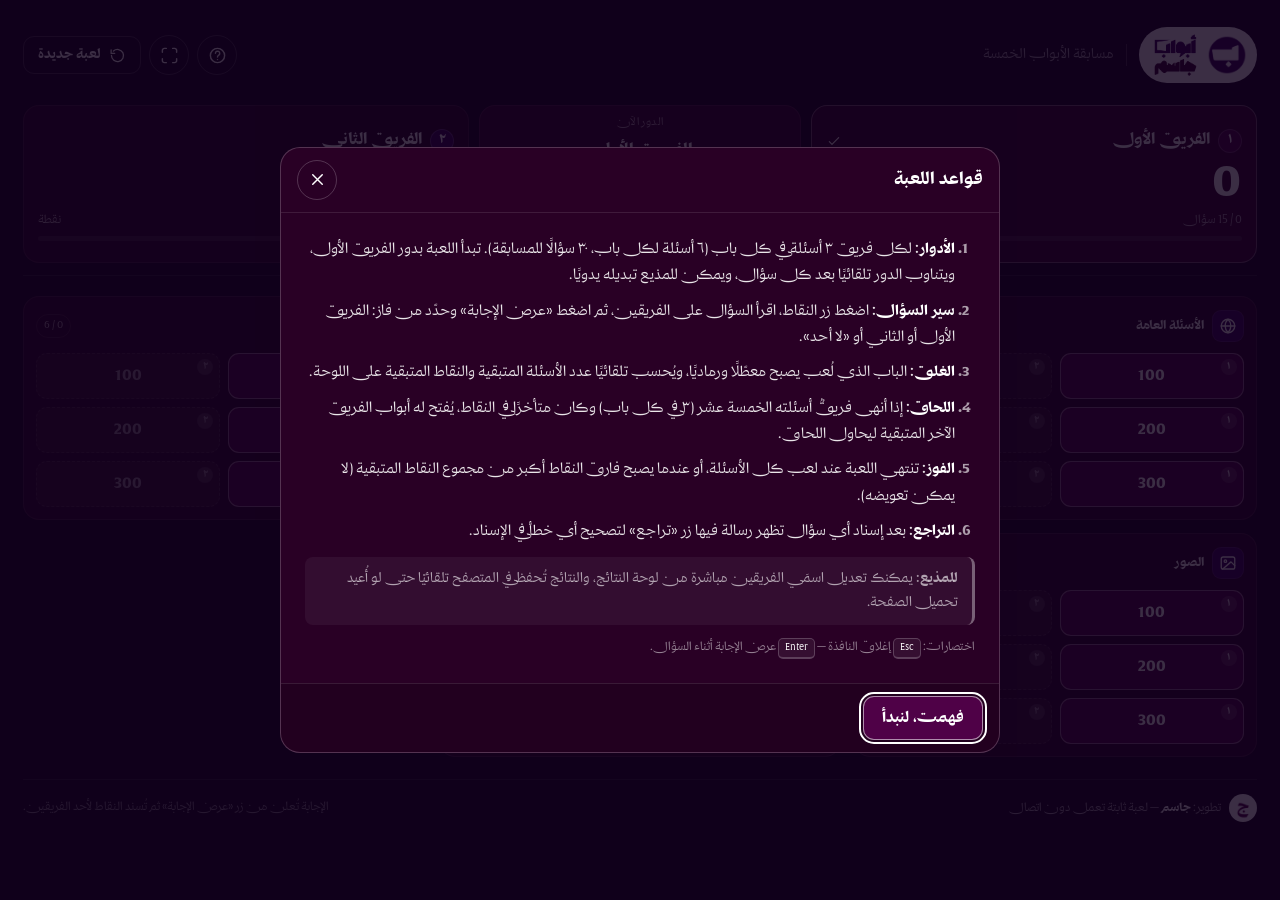
==== index.html @ 13de62ca "Initial commit: Abwab game" ====
<!DOCTYPE html>
<html lang="ar" dir="rtl">
<head>
  <meta charset="UTF-8" />
  <meta name="viewport" content="width=device-width, initial-scale=1, viewport-fit=cover" />
  <meta name="theme-color" content="#11001C" />
  <meta name="description" content="لعبة مسابقات عربية بين فريقين يديرها مذيع اللعبة: خمسة أبواب وأسئلة متنوعة، دون أي اتصال بخادم." />
  <title>جيم — مسابقة الأبواب الخمسة</title>
  <link rel="icon" type="image/png" href="logo/logo.png" />
  <link rel="stylesheet" href="style.css" />
</head>
<body dir="rtl">
  <!-- ===== أيقونات SVG ===== -->
  <svg class="sprite" aria-hidden="true" focusable="false" xmlns="http://www.w3.org/2000/svg">
    <symbol id="i-general" viewBox="0 0 24 24"><circle cx="12" cy="12" r="9"/><path d="M3 12h18M12 3c2.6 2.5 3.8 5.5 3.8 9S14.6 18.5 12 21c-2.6-2.5-3.8-5.5-3.8-9S9.4 5.5 12 3Z"/></symbol>
    <symbol id="i-bio" viewBox="0 0 24 24"><circle cx="12" cy="8" r="3.6"/><path d="M4.5 20c1.2-3.7 4-5.6 7.5-5.6s6.3 1.9 7.5 5.6"/></symbol>
    <symbol id="i-letters" viewBox="0 0 24 24"><path d="M4 7V5h16v2M12 5v14M9 19h6"/></symbol>
    <symbol id="i-images" viewBox="0 0 24 24"><rect x="3" y="4" width="18" height="16" rx="2.5"/><circle cx="8.5" cy="9.5" r="1.6"/><path d="m21 15.5-5-5L5 20"/></symbol>
    <symbol id="i-arabic" viewBox="0 0 24 24"><path d="M4 5.5A2.5 2.5 0 0 1 6.5 3H20v18H6.5A2.5 2.5 0 0 1 4 18.5z"/><path d="M8 3v18"/></symbol>
    <symbol id="i-trophy" viewBox="0 0 24 24"><path d="M8 4h8v5a4 4 0 0 1-8 0z"/><path d="M8 5H5v2a3 3 0 0 0 3 3M16 5h3v2a3 3 0 0 1-3 3M12 13v4M8 20h8"/></symbol>
    <symbol id="i-help" viewBox="0 0 24 24"><circle cx="12" cy="12" r="9"/><path d="M9.4 9.2a2.7 2.7 0 1 1 4.2 2.3c-.9.6-1.6 1.1-1.6 2.3"/><path d="M12 17.2h.01"/></symbol>
    <symbol id="i-reset" viewBox="0 0 24 24"><path d="M3.5 12a8.5 8.5 0 1 0 2.8-6.3"/><path d="M3 4v5h5"/></symbol>
    <symbol id="i-expand" viewBox="0 0 24 24"><path d="M8 3H5.5A2.5 2.5 0 0 0 3 5.5V8M16 3h2.5A2.5 2.5 0 0 1 21 5.5V8M21 16v2.5a2.5 2.5 0 0 1-2.5 2.5H16M8 21H5.5A2.5 2.5 0 0 1 3 18.5V16"/></symbol>
    <symbol id="i-close" viewBox="0 0 24 24"><path d="m6 6 12 12M18 6 6 18"/></symbol>
    <symbol id="i-swap" viewBox="0 0 24 24"><path d="M4 8h13l-3-3M20 16H7l3 3"/></symbol>
    <symbol id="i-check" viewBox="0 0 24 24"><path d="m5 13 4 4L19 7"/></symbol>
    <symbol id="i-lock" viewBox="0 0 24 24"><rect x="5" y="10.5" width="14" height="9.5" rx="2.5"/><path d="M8.5 10.5V8a3.5 3.5 0 0 1 7 0v2.5"/></symbol>
    <symbol id="i-image" viewBox="0 0 24 24"><rect x="3" y="4" width="18" height="16" rx="2.5"/><circle cx="8.5" cy="9.5" r="1.6"/><path d="m21 15.5-5-5L5 20"/></symbol>
    <symbol id="i-bolt" viewBox="0 0 24 24"><path d="M13 2 4 14h6l-1 8 9-12h-6l1-8z"/></symbol>
  </svg>

  <div class="app">
    <h1 class="sr-only">جيم — مسابقة الأبواب الخمسة</h1>
    <!-- ===== الشريط العلوي ===== -->
    <header class="topbar">
      <div class="brand">
        <span class="brand__plate">
          <img class="brand__icon" src="logo/logo.png" alt="شعار جيم" width="40" height="40" />
          <img class="brand__text" src="logo/textlogo.png" alt="جيم" height="40" />
        </span>
        <span class="brand__sub">مسابقة الأبواب الخمسة</span>
      </div>

      <div class="topbar__actions">
        <button class="icon-btn" id="btnHelp" type="button" aria-label="قواعد اللعبة" title="قواعد اللعبة">
          <svg class="icon" aria-hidden="true"><use href="#i-help"></use></svg>
        </button>
        <button class="icon-btn" id="btnFullscreen" type="button" aria-label="ملء الشاشة" title="ملء الشاشة" aria-pressed="false">
          <svg class="icon" aria-hidden="true"><use href="#i-expand"></use></svg>
        </button>
        <button class="btn btn--ghost btn--sm" id="btnNewGame" type="button" aria-label="لعبة جديدة">
          <svg class="icon" aria-hidden="true"><use href="#i-reset"></use></svg>
          <span>لعبة جديدة</span>
        </button>
      </div>
    </header>

    <!-- ===== لوحة النتائج (ثابتة دائمًا) ===== -->
    <section class="scoreboard" aria-label="لوحة النتائج">
      <article class="team team--1" id="teamCard1" data-team="1">
        <div class="team__top">
          <span class="team__badge" aria-hidden="true">١</span>
          <label class="sr-only" for="teamName1">اسم الفريق الأول</label>
          <input class="team__name" id="teamName1" value="الفريق الأول" maxlength="20" autocomplete="off" spellcheck="false" />
          <svg class="team__mark icon" aria-hidden="true"><use href="#i-check"></use></svg>
        </div>
        <div class="team__score" id="score1" data-score="1">0</div>
        <div class="team__meta">
          <span class="team__progress-text" id="progress1">0 / 15 سؤال</span>
          <span class="team__pts-label">نقطة</span>
        </div>
        <div class="team__bar" role="img" aria-label="تقدم الفريق">
          <span class="team__bar-fill" id="bar1"></span>
        </div>
      </article>

      <div class="scoreboard__center">
        <span class="turn-label" id="turnLabel">الدور الآن</span>
        <strong class="turn-name" id="turnName">الفريق الأول</strong>
        <button class="btn btn--turn" id="btnSwapTurn" type="button" title="تبديل الدور يدويًا">
          <svg class="icon" aria-hidden="true"><use href="#i-swap"></use></svg>
          <span>تبديل الدور</span>
        </button>
        <div class="board-points">
          <span class="board-points__label">نقاط متبقية</span>
          <strong class="board-points__value" id="remainingPoints">6000</strong>
        </div>
        <span class="lock-hint" id="lockHint">
          <svg class="icon" aria-hidden="true"><use href="#i-lock"></use></svg>
          الأبواب المقفلة للفريق الآخر
        </span>
      </div>

      <article class="team team--2" id="teamCard2" data-team="2">
        <div class="team__top">
          <span class="team__badge" aria-hidden="true">٢</span>
          <label class="sr-only" for="teamName2">اسم الفريق الثاني</label>
          <input class="team__name" id="teamName2" value="الفريق الثاني" maxlength="20" autocomplete="off" spellcheck="false" />
          <svg class="team__mark icon" aria-hidden="true"><use href="#i-check"></use></svg>
        </div>
        <div class="team__score" id="score2" data-score="2">0</div>
        <div class="team__meta">
          <span class="team__progress-text" id="progress2">0 / 15 سؤال</span>
          <span class="team__pts-label">نقطة</span>
        </div>
        <div class="team__bar" role="img" aria-label="تقدم الفريق">
          <span class="team__bar-fill" id="bar2"></span>
        </div>
      </article>
    </section>

    <!-- شريط اللحاق -->
    <div class="catchup" id="catchupBanner" hidden>
      <svg class="icon" aria-hidden="true"><use href="#i-bolt" id="catchupIconUse"></use></svg>
      <p id="catchupText"></p>
    </div>

    <!-- ===== اللوحة ===== -->
    <main class="board" id="board" aria-label="لوحة الأبواب الخمسة"></main>

    <footer class="footer">
      <div class="footer__credit">
        <span class="footer__avatar">
          <img src="logo/jassim.png" alt="شعار المطور" width="32" height="32" id="devLogo" />
          <span class="footer__avatar-fallback" aria-hidden="true">ج</span>
        </span>
        <span>تطوير: <strong>جاسم</strong> — لعبة ثابتة تعمل دون اتصال</span>
      </div>
      <span class="footer__hint">الإجابة تُعلن من زر «عرض الإجابة» ثم تُسند النقاط لأحد الفريقين.</span>
    </footer>
  </div>

  <!-- ===== نافذة السؤال / الإجابة ===== -->
  <div class="overlay" id="questionOverlay" hidden>
    <div class="dialog dialog--question" role="dialog" aria-modal="true" aria-labelledby="qText">
      <header class="dialog__head">
        <div class="q-meta">
          <span class="q-door" id="qDoor">—</span>
          <span class="q-points" id="qPoints">—</span>
          <span class="q-owner" id="qOwner">—</span>
        </div>
        <button class="icon-btn" id="qClose" type="button" aria-label="إغلاق النافذة">
          <svg class="icon" aria-hidden="true"><use href="#i-close"></use></svg>
        </button>
      </header>

      <div class="dialog__body" id="qBody">
        <h2 class="q-text" id="qText">—</h2>
        <div class="q-media" id="qMedia"></div>
        <p class="q-note" id="qNote" hidden></p>

        <div class="answer" id="answerBlock" hidden>
          <span class="answer__label">الإجابة الصحيحة</span>
          <p class="answer__text" id="aText">—</p>
        </div>
      </div>

      <footer class="dialog__foot">
        <div class="stage" id="stageQuestion">
          <button class="btn btn--ghost" id="btnCancel" type="button">إلغاء</button>
          <button class="btn btn--primary" id="btnReveal" type="button">عرض الإجابة</button>
        </div>

        <div class="stage" id="stageAnswer" hidden>
          <p class="award__label">من فاز بهذا السؤال؟</p>
          <div class="award-grid">
            <button class="btn btn--award btn--award1" type="button" data-award="1">
              <span class="award-grid__team">فاز <span data-team-name="1">الفريق الأول</span></span>
              <span class="award-grid__pts" id="awardPts1">+0</span>
            </button>
            <button class="btn btn--award btn--none" type="button" data-award="none">
              <span class="award-grid__team">لا أحد</span>
              <span class="award-grid__pts">بدون نقاط</span>
            </button>
            <button class="btn btn--award btn--award2" type="button" data-award="2">
              <span class="award-grid__team">فاز <span data-team-name="2">الفريق الثاني</span></span>
              <span class="award-grid__pts" id="awardPts2">+0</span>
            </button>
          </div>
        </div>
      </footer>
    </div>
  </div>

  <!-- ===== نافذة القواعد ===== -->
  <div class="overlay" id="helpOverlay" hidden>
    <div class="dialog dialog--help" role="dialog" aria-modal="true" aria-labelledby="helpTitle">
      <header class="dialog__head">
        <h2 class="dialog__title" id="helpTitle">قواعد اللعبة</h2>
        <button class="icon-btn" type="button" data-close-help aria-label="إغلاق">
          <svg class="icon" aria-hidden="true"><use href="#i-close"></use></svg>
        </button>
      </header>
      <div class="dialog__body help">
        <ol class="help__list">
          <li><strong>الأدوار:</strong> لكل فريق ٣ أسئلة في كل باب (٦ أسئلة لكل باب، ٣٠ سؤالًا للمسابقة). تبدأ اللعبة بدور الفريق الأول، ويتناوب الدور تلقائيًا بعد كل سؤال، ويمكن للمذيع تبديله يدويًا.</li>
          <li><strong>سير السؤال:</strong> اضغط زر النقاط، اقرأ السؤال على الفريقين، ثم اضغط «عرض الإجابة» وحدّد من فاز: الفريق الأول أو الثاني أو «لا أحد».</li>
          <li><strong>الغلق:</strong> الباب الذي لُعب يصبح معطّلًا ورماديًا، ويُحسب تلقائيًا عدد الأسئلة المتبقية والنقاط المتبقية على اللوحة.</li>
          <li><strong>اللحاق:</strong> إذا أنهى فريقٌ أسئلته الخمسة عشر (٣ في كل باب) وكان متأخرًا في النقاط، يُفتح له أبواب الفريق الآخر المتبقية ليحاول اللحاق.</li>
          <li><strong>الفوز:</strong> تنتهي اللعبة عند لعب كل الأسئلة، أو عندما يصبح فارق النقاط أكبر من مجموع النقاط المتبقية (لا يمكن تعويضه).</li>
          <li><strong>التراجع:</strong> بعد إسناد أي سؤال تظهر رسالة فيها زر «تراجع» لتصحيح أي خطأ في الإسناد.</li>
        </ol>
        <div class="help__note">
          <strong>للمذيع:</strong> يمكنك تعديل اسمَي الفريقين مباشرة من لوحة النتائج، والنتائج تُحفظ في المتصفح تلقائيًا حتى لو أُعيد تحميل الصفحة.
        </div>
        <p class="help__keys">اختصارات: <kbd>Esc</kbd> إغلاق النافذة — <kbd>Enter</kbd> عرض الإجابة أثناء السؤال.</p>
      </div>
      <footer class="dialog__foot">
        <button class="btn btn--primary" type="button" data-close-help>فهمت، لنبدأ</button>
      </footer>
    </div>
  </div>

  <!-- ===== نافذة نهاية اللعبة ===== -->
  <div class="overlay" id="endOverlay" hidden>
    <div class="dialog dialog--end" role="dialog" aria-modal="true" aria-labelledby="endTitle">
      <div class="end">
        <span class="end__icon" aria-hidden="true">
          <svg class="icon"><use href="#i-trophy"></use></svg>
        </span>
        <p class="end__reason" id="endReason">انتهت المسابقة</p>
        <h2 class="end__title" id="endTitle">الفائز</h2>
        <div class="end__scores" id="endScores"></div>
        <p class="end__note" id="endNote"></p>
      </div>
      <footer class="dialog__foot dialog__foot--center">
        <button class="btn btn--ghost" type="button" data-close-end>عرض اللوحة</button>
        <button class="btn btn--ghost" type="button" id="btnEndUndo">تراجع عن آخر إسناد</button>
        <button class="btn btn--primary" type="button" id="btnEndNewGame">لعبة جديدة</button>
      </footer>
    </div>
  </div>

  <!-- ===== نافذة التأكيد ===== -->
  <div class="overlay" id="confirmOverlay" hidden>
    <div class="dialog dialog--confirm" role="alertdialog" aria-modal="true" aria-labelledby="confirmTitle" aria-describedby="confirmText">
      <header class="dialog__head">
        <h2 class="dialog__title" id="confirmTitle">تأكيد</h2>
      </header>
      <div class="dialog__body">
        <p class="confirm__text" id="confirmText"></p>
      </div>
      <footer class="dialog__foot">
        <button class="btn btn--ghost" type="button" data-confirm="no">إلغاء</button>
        <button class="btn btn--danger" type="button" data-confirm="yes">تأكيد</button>
      </footer>
    </div>
  </div>

  <div class="toast" id="toast" role="status" aria-live="polite" hidden>
    <span class="toast__text" id="toastText"></span>
    <button class="toast__action" id="toastAction" type="button" hidden>تراجع</button>
  </div>

  <noscript>
    <div class="noscript">تحتاج هذه اللعبة إلى JavaScript لتعمل. الرجاء تفعيله في المتصفح.</div>
  </noscript>

  <!-- ===== قواعد بيانات الأبواب ===== -->
  <script src="data/general.js"></script>
  <script src="data/biographies.js"></script>
  <script src="data/letters.js"></script>
  <script src="data/images.js"></script>
  <script src="data/arabic.js"></script>
  <script src="script.js"></script>
</body>
</html>
---- style.css ----
/* ============================================================
   جيم — مسابقة الأبواب الخمسة
   نمط مسطّح، داكن، RTL بالكامل، بخط محلي (Elgharib).
   ============================================================ */

@font-face {
  font-family: 'Elgharib';
  src: url('fonts/Elgharib-Regular.ttf') format('truetype');
  font-weight: 400;
  font-style: normal;
  font-display: swap;
}
@font-face {
  font-family: 'Elgharib';
  src: url('fonts/Elgharib-Medium.ttf') format('truetype');
  font-weight: 500 600;
  font-style: normal;
  font-display: swap;
}
@font-face {
  font-family: 'Elgharib';
  src: url('fonts/Elgharib-Bold.ttf') format('truetype');
  font-weight: 700 900;
  font-style: normal;
  font-display: swap;
}

/* ===== المتغيرات ===== */
:root {
  --bg: #11001C;
  --surface: #290025;
  --surface-2: #35012C;
  --brand: #3A015C;
  --brand-2: #4F0147;
  --text: #FFFFFF;

  --muted: rgba(255, 255, 255, 0.62);
  --muted-2: rgba(255, 255, 255, 0.5);
  --line: rgba(255, 255, 255, 0.10);
  --line-2: rgba(255, 255, 255, 0.20);
  --line-3: rgba(255, 255, 255, 0.34);

  --team-1: #4F0147;
  --team-2: #3A015C;

  --radius: 16px;
  --radius-sm: 11px;
  --radius-lg: 20px;

  --font: 'Elgharib', 'Segoe UI', Tahoma, Arial, sans-serif;
  --ease: 180ms ease;
}

/* ===== إعادة الضبط ===== */
*,
*::before,
*::after { box-sizing: border-box; }

html { -webkit-text-size-adjust: 100%; }

html.is-locked { overflow: hidden; }

body {
  margin: 0;
  min-height: 100vh;
  min-height: 100dvh;
  background: var(--bg);
  color: var(--text);
  font-family: var(--font);
  font-weight: 400;
  line-height: 1.6;
  direction: rtl;
  text-align: right;
  -webkit-font-smoothing: antialiased;
  -moz-osx-font-smoothing: grayscale;
}

button,
input { font: inherit; color: inherit; }

button { -webkit-tap-highlight-color: transparent; }

img { max-width: 100%; display: block; }

h1, h2, h3, p { margin: 0; }

[hidden] { display: none !important; }

.sprite { position: absolute; width: 0; height: 0; overflow: hidden; }

.icon {
  width: 20px;
  height: 20px;
  flex: 0 0 auto;
  fill: none;
  stroke: currentColor;
  stroke-width: 1.8;
  stroke-linecap: round;
  stroke-linejoin: round;
}

.sr-only {
  position: absolute;
  width: 1px;
  height: 1px;
  margin: -1px;
  padding: 0;
  overflow: hidden;
  clip: rect(0 0 0 0);
  white-space: nowrap;
  border: 0;
}

:focus-visible {
  outline: 2px solid #FFFFFF;
  outline-offset: 2px;
}

/* ===== الحاوية ===== */
.app {
  width: 100%;
  max-width: 1560px;
  margin-inline: auto;
  padding: clamp(12px, 1.8vw, 26px);
  padding-bottom: 0;
}

/* ===== الشريط العلوي ===== */
.topbar {
  display: flex;
  align-items: center;
  justify-content: space-between;
  gap: 14px;
  padding-block: 4px 14px;
}

.brand {
  display: flex;
  align-items: center;
  gap: 12px;
  min-width: 0;
}

.brand__plate {
  display: flex;
  align-items: center;
  gap: 6px;
  padding: 5px 10px;
  background: #FFFFFF;
  border-radius: 999px;
  line-height: 0;
}

.brand__icon {
  width: 40px;
  height: 40px;
  object-fit: contain;
}

.brand__text {
  width: 52px;
  height: 46px;
  object-fit: contain;
}

.brand__sub {
  color: var(--muted);
  font-size: 0.85rem;
  padding-inline-start: 12px;
  border-inline-start: 1px solid var(--line-2);
  white-space: nowrap;
}

.topbar__actions {
  display: flex;
  align-items: center;
  gap: 8px;
}

/* ===== الأزرار ===== */
.btn {
  display: inline-flex;
  align-items: center;
  justify-content: center;
  gap: 8px;
  min-height: 44px;
  padding: 10px 18px;
  border: 1px solid transparent;
  border-radius: var(--radius-sm);
  background: transparent;
  color: var(--text);
  font-weight: 700;
  font-size: 0.98rem;
  line-height: 1.2;
  cursor: pointer;
  transition: background-color var(--ease), border-color var(--ease),
              color var(--ease), transform var(--ease), opacity var(--ease);
}

.btn:active { transform: translateY(1px); }

.btn--primary {
  background: var(--brand-2);
  color: var(--text);
  border-color: rgba(255, 255, 255, 0.55);
}
.btn--primary:hover { background: #5C0553; border-color: #FFFFFF; }

.btn--ghost {
  background: transparent;
  border-color: var(--line-2);
  color: var(--text);
}
.btn--ghost:hover { background: rgba(255, 255, 255, 0.08); border-color: var(--line-3); }

.btn--danger {
  background: var(--brand-2);
  border-color: var(--line-3);
  color: var(--text);
}
.btn--danger:hover { background: #5C0553; }

.btn--sm { min-height: 38px; padding: 8px 14px; font-size: 0.86rem; }
.btn--sm .icon { width: 17px; height: 17px; }

.btn--turn {
  min-height: 32px;
  padding: 5px 10px;
  font-size: 0.78rem;
  border-color: var(--line-2);
  gap: 5px;
}
.btn--turn .icon { width: 15px; height: 15px; }
.btn--turn:hover { background: rgba(255, 255, 255, 0.08); }

.icon-btn {
  display: inline-flex;
  align-items: center;
  justify-content: center;
  width: 40px;
  height: 40px;
  padding: 0;
  border: 1px solid var(--line-2);
  border-radius: 50%;
  background: transparent;
  color: var(--text);
  cursor: pointer;
  transition: background-color var(--ease), border-color var(--ease);
}
.icon-btn:hover { background: rgba(255, 255, 255, 0.08); border-color: var(--line-3); }
.icon-btn .icon { width: 19px; height: 19px; }

/* ===== لوحة النتائج ===== */
.scoreboard {
  position: sticky;
  top: 0;
  z-index: 30;
  display: grid;
  grid-template-columns: minmax(0, 1fr) minmax(170px, 0.72fr) minmax(0, 1fr);
  grid-template-areas: 'team1 center team2';
  gap: 10px;
  padding-block: 8px 12px;
  background: var(--bg);
  border-bottom: 1px solid var(--line);
}

.team {
  grid-area: team1;
  position: relative;
  display: flex;
  flex-direction: column;
  justify-content: center;
  gap: 2px;
  padding: 10px 14px 12px;
  background: var(--surface);
  border: 1px solid var(--line);
  border-radius: var(--radius);
  transition: border-color var(--ease), background-color var(--ease);
}

.team--2 { grid-area: team2; }

.team.is-active {
  border-color: var(--line-3);
  background: var(--surface-2);
}

.team__top {
  display: flex;
  align-items: center;
  gap: 8px;
  min-width: 0;
}

.team__badge {
  display: grid;
  place-items: center;
  width: 24px;
  height: 24px;
  flex: 0 0 auto;
  border-radius: 50%;
  font-size: 0.8rem;
  font-weight: 700;
  background: var(--tb, var(--brand));
  border: 1px solid var(--line-2);
}

.team--1 { --tb: var(--team-1); }
.team--2 { --tb: var(--team-2); }

.team__name {
  width: 100%;
  min-width: 0;
  padding: 2px 0;
  background: transparent;
  border: 0;
  border-bottom: 1px dashed transparent;
  color: var(--text);
  font-weight: 700;
  font-size: clamp(0.9rem, 1.4vw, 1.05rem);
  text-align: right;
  text-overflow: ellipsis;
}
.team__name:hover { border-bottom-color: var(--line-2); }
.team__name:focus { outline: none; border-bottom-color: #FFFFFF; }
.team__name::selection { background: var(--brand-2); }

.team__mark {
  width: 16px;
  height: 16px;
  color: #FFFFFF;
  opacity: 0;
  transition: opacity var(--ease);
}
.team.is-active .team__mark { opacity: 1; }

.team__score {
  font-size: clamp(2rem, 5vw, 3rem);
  font-weight: 700;
  line-height: 1.05;
  font-variant-numeric: tabular-nums;
  letter-spacing: 0.5px;
}

.team__meta {
  display: flex;
  align-items: baseline;
  justify-content: space-between;
  gap: 8px;
  color: var(--muted);
  font-size: 0.76rem;
}

.team__bar {
  height: 5px;
  border-radius: 999px;
  background: rgba(255, 255, 255, 0.10);
  overflow: hidden;
  margin-top: 4px;
}
.team__bar-fill {
  display: block;
  height: 100%;
  width: 0%;
  background: #FFFFFF;
  border-radius: 999px;
  transition: width 320ms ease;
}

/* وسط اللوحة */
.scoreboard__center {
  grid-area: center;
  display: flex;
  flex-direction: column;
  align-items: center;
  justify-content: center;
  gap: 5px;
  padding: 8px 10px;
  background: var(--surface-2);
  border: 1px solid var(--line);
  border-radius: var(--radius);
  text-align: center;
}

.turn-label {
  font-size: 0.7rem;
  color: var(--muted);
  letter-spacing: 0.4px;
}

.turn-name {
  font-size: clamp(0.95rem, 1.5vw, 1.1rem);
  font-weight: 700;
  max-width: 100%;
  overflow: hidden;
  text-overflow: ellipsis;
  white-space: nowrap;
}

.board-points {
  display: flex;
  align-items: baseline;
  gap: 6px;
  margin-top: 2px;
}
.board-points__label { font-size: 0.68rem; color: var(--muted); }
.board-points__value { font-size: 0.95rem; font-variant-numeric: tabular-nums; }

.lock-hint {
  display: inline-flex;
  align-items: center;
  gap: 4px;
  color: var(--muted-2);
  font-size: 0.66rem;
  line-height: 1.3;
  margin-top: 2px;
}
.lock-hint .icon { width: 12px; height: 12px; }

/* ===== شريط اللحاق ===== */
.catchup {
  display: flex;
  align-items: center;
  gap: 10px;
  margin-top: 12px;
  padding: 10px 14px;
  background: var(--brand-2);
  border: 1px solid var(--line-3);
  border-radius: var(--radius-sm);
  font-size: 0.88rem;
  line-height: 1.5;
}
.catchup .icon { width: 18px; height: 18px; }

/* ===== اللوحة ===== */
.board {
  display: grid;
  grid-template-columns: repeat(5, minmax(0, 1fr));
  align-items: start;
  gap: clamp(10px, 1vw, 16px);
  padding-block: clamp(12px, 1.6vw, 20px) 8px;
}

.door {
  display: flex;
  flex-direction: column;
  gap: 10px;
  padding: 12px;
  background: var(--surface);
  border: 1px solid var(--line);
  border-radius: var(--radius);
  transition: border-color var(--ease), opacity var(--ease);
}

.door.is-complete { opacity: 0.68; }
.door.is-complete .door__icon { background: var(--surface-2); }

.door__head {
  display: flex;
  align-items: center;
  gap: 8px;
  min-height: 34px;
}

.door__icon {
  display: grid;
  place-items: center;
  width: 32px;
  height: 32px;
  flex: 0 0 auto;
  border-radius: 9px;
  background: var(--brand);
  border: 1px solid var(--line);
}
.door__icon .icon { width: 18px; height: 18px; }

.door__title {
  flex: 1;
  min-width: 0;
  font-size: clamp(0.8rem, 1vw, 0.95rem);
  font-weight: 700;
  line-height: 1.3;
}

.door__count {
  flex: 0 0 auto;
  padding: 2px 7px;
  border: 1px solid var(--line);
  border-radius: 999px;
  color: var(--muted);
  font-size: 0.68rem;
  font-variant-numeric: tabular-nums;
  white-space: nowrap;
}

.door__levels {
  display: grid;
  grid-template-columns: repeat(2, minmax(0, 1fr));
  gap: 8px;
}

/* أزرار النقاط */
.qbtn {
  position: relative;
  display: flex;
  align-items: center;
  justify-content: center;
  min-height: 46px;
  padding: 8px 6px;
  border: 1px solid rgba(255, 255, 255, 0.14);
  border-radius: var(--radius-sm);
  background: var(--qbtn-bg, var(--brand));
  color: var(--text);
  font-family: inherit;
  font-weight: 700;
  font-size: 1.02rem;
  font-variant-numeric: tabular-nums;
  cursor: pointer;
  transition: background-color var(--ease), border-color var(--ease),
              color var(--ease), opacity var(--ease), transform var(--ease);
}

.qbtn[data-owner="1"] { --qbtn-bg: var(--team-1); }
.qbtn[data-owner="2"] { --qbtn-bg: var(--team-2); }

.qbtn.is-open:hover { filter: brightness(1.3); }
.qbtn.is-open:active { transform: scale(0.985); }

.qbtn.is-active-team { border-color: rgba(255, 255, 255, 0.42); }

.qbtn.is-locked {
  background: rgba(255, 255, 255, 0.035);
  border-color: rgba(255, 255, 255, 0.12);
  border-style: dashed;
  color: var(--muted-2);
  cursor: not-allowed;
}

.qbtn.is-catchup {
  background: var(--qbtn-bg);
  border-color: rgba(255, 255, 255, 0.7);
  border-style: dashed;
  color: var(--text);
}

.qbtn.is-played {
  background: rgba(255, 255, 255, 0.03);
  border-color: transparent;
  color: var(--muted-2);
  cursor: default;
}
.qbtn.is-played .qbtn__pts {
  text-decoration: line-through;
  text-decoration-thickness: 1px;
}
.qbtn.is-played .qbtn__team { display: none; }
.qbtn.is-played::after {
  content: '';
  position: absolute;
  inset-inline-end: 7px;
  top: 50%;
  width: 13px;
  height: 13px;
  transform: translateY(-50%);
  background-color: var(--muted-2);
  -webkit-mask: url("data:image/svg+xml,%3Csvg xmlns='http://www.w3.org/2000/svg' viewBox='0 0 24 24'%3E%3Cpath d='m5 13 4 4L19 7' fill='none' stroke='black' stroke-width='3' stroke-linecap='round' stroke-linejoin='round'/%3E%3C/svg%3E") center / contain no-repeat;
          mask: url("data:image/svg+xml,%3Csvg xmlns='http://www.w3.org/2000/svg' viewBox='0 0 24 24'%3E%3Cpath d='m5 13 4 4L19 7' fill='none' stroke='black' stroke-width='3' stroke-linecap='round' stroke-linejoin='round'/%3E%3C/svg%3E") center / contain no-repeat;
}

.qbtn__team {
  position: absolute;
  inset-inline-start: 6px;
  top: 5px;
  display: grid;
  place-items: center;
  width: 16px;
  height: 16px;
  border-radius: 50%;
  background: rgba(255, 255, 255, 0.16);
  font-size: 0.62rem;
  font-weight: 700;
  line-height: 1;
  opacity: 0.85;
}

.qbtn__pts { line-height: 1; }

.qbtn__flag {
  position: absolute;
  inset-inline-end: 5px;
  bottom: 3px;
  font-size: 0.55rem;
  font-weight: 700;
  color: #FFFFFF;
  opacity: 0.9;
}

/* ===== التذييل ===== */
.footer {
  display: flex;
  align-items: center;
  justify-content: space-between;
  flex-wrap: wrap;
  gap: 8px 18px;
  margin-top: 14px;
  padding-block: 14px 20px;
  border-top: 1px solid var(--line);
  color: var(--muted);
  font-size: 0.76rem;
}

.footer__credit {
  display: flex;
  align-items: center;
  gap: 8px;
}

.footer__credit strong { color: var(--text); font-weight: 700; }

.footer__avatar {
  position: relative;
  display: grid;
  place-items: center;
  width: 28px;
  height: 28px;
  border-radius: 50%;
  background: #FFFFFF;
  overflow: hidden;
}
.footer__avatar img { width: 100%; height: 100%; object-fit: cover; }
.footer__avatar-fallback {
  display: none;
  color: var(--bg);
  font-weight: 700;
  font-size: 0.85rem;
}
.footer__avatar.is-fallback img { display: none; }
.footer__avatar.is-fallback .footer__avatar-fallback { display: block; }

.footer__hint { color: var(--muted-2); }

/* ===== النوافذ ===== */
.overlay {
  position: fixed;
  inset: 0;
  z-index: 100;
  display: grid;
  place-items: center;
  padding: clamp(10px, 2vw, 24px);
  background: rgba(17, 0, 28, 0.82);
  opacity: 0;
  transition: opacity var(--ease);
  overflow-y: auto;
  overscroll-behavior: contain;
}
.overlay.is-open { opacity: 1; }

.dialog {
  display: flex;
  flex-direction: column;
  width: min(100%, 700px);
  max-height: min(92vh, 900px);
  max-height: min(92dvh, 900px);
  background: var(--surface);
  border: 1px solid var(--line-2);
  border-radius: var(--radius-lg);
  overflow: hidden;
  transform: translateY(10px) scale(0.985);
  transition: transform 220ms ease;
}
.overlay.is-open .dialog { transform: none; }

.dialog--question { width: min(100%, 880px); }
.dialog--help { width: min(100%, 720px); }
.dialog--end { width: min(100%, 560px); }
.dialog--confirm { width: min(100%, 430px); }

.dialog__head {
  display: flex;
  align-items: center;
  justify-content: space-between;
  gap: 12px;
  padding: 12px 16px;
  border-bottom: 1px solid var(--line);
}

.dialog__title { font-size: 1.15rem; font-weight: 700; }

.dialog__body {
  padding: clamp(14px, 2.4vw, 24px);
  overflow-y: auto;
  overscroll-behavior: contain;
  display: flex;
  flex-direction: column;
  gap: 16px;
}

.dialog__foot {
  display: flex;
  flex-wrap: wrap;
  gap: 10px;
  padding: 12px 16px;
  border-top: 1px solid var(--line);
  background: rgba(0, 0, 0, 0.16);
}
.dialog__foot--center { justify-content: center; }

.stage {
  display: flex;
  flex-wrap: wrap;
  gap: 10px;
  width: 100%;
  justify-content: flex-end;
}

/* السؤال */
.q-meta {
  display: flex;
  align-items: center;
  flex-wrap: wrap;
  gap: 6px;
  min-width: 0;
}

.q-door,
.q-points,
.q-owner {
  display: inline-flex;
  align-items: center;
  gap: 4px;
  padding: 3px 10px;
  border-radius: 999px;
  font-size: 0.76rem;
  font-weight: 700;
  line-height: 1.6;
  border: 1px solid var(--line-2);
  white-space: nowrap;
}
.q-door { background: var(--brand); border-color: var(--brand); }
.q-points { background: rgba(255, 255, 255, 0.07); font-variant-numeric: tabular-nums; }
.q-owner { border-style: dashed; color: var(--muted); }
.q-owner[data-owner="1"] { background: var(--team-1); color: var(--text); border-style: solid; }
.q-owner[data-owner="2"] { background: var(--team-2); color: var(--text); border-style: solid; }

.q-text {
  font-size: clamp(1.25rem, 2.6vw, 1.85rem);
  font-weight: 700;
  line-height: 1.65;
  text-align: center;
  overflow-wrap: anywhere;
}

.q-media {
  display: grid;
  grid-template-columns: repeat(auto-fit, minmax(min(100%, 130px), 1fr));
  gap: 10px;
}

.q-media:empty { display: none; }

.media {
  position: relative;
  display: grid;
  place-items: center;
  min-height: 150px;
  border: 1px dashed var(--line-2);
  border-radius: 14px;
  background: rgba(255, 255, 255, 0.03);
  overflow: hidden;
}

.q-media[data-count="1"] {
  grid-template-columns: minmax(0, 1fr);
  max-width: 560px;
  width: 100%;
  margin-inline: auto;
}
.q-media[data-count="1"] .media { min-height: 220px; }
.q-media[data-count="1"] .media__img { object-fit: contain; }

.media__img {
  position: absolute;
  inset: 0;
  width: 100%;
  height: 100%;
  object-fit: cover;
  opacity: 0;
  transition: opacity 240ms ease;
}
.media.is-loaded .media__img { opacity: 1; }
.media.is-loaded .media__placeholder { opacity: 0; }

.media__placeholder {
  display: flex;
  flex-direction: column;
  align-items: center;
  justify-content: center;
  gap: 6px;
  padding: 12px;
  text-align: center;
  transition: opacity var(--ease);
}
.media__placeholder .icon { width: 26px; height: 26px; color: var(--muted-2); }
.media__hint {
  font-size: 0.95rem;
  font-weight: 700;
  color: rgba(255, 255, 255, 0.8);
  overflow-wrap: anywhere;
}
.media__caption {
  font-size: 0.66rem;
  color: var(--muted-2);
  border-top: 1px dashed var(--line);
  padding-top: 3px;
}

.q-note {
  padding: 10px 14px;
  border-inline-start: 3px solid var(--line-3);
  background: rgba(255, 255, 255, 0.04);
  border-radius: 8px;
  color: var(--muted);
  font-size: 0.9rem;
}

/* الإجابة */
.answer {
  display: flex;
  flex-direction: column;
  align-items: center;
  gap: 4px;
  padding: 14px 16px;
  background: rgba(255, 255, 255, 0.06);
  border: 1px solid var(--line-2);
  border-radius: 14px;
  text-align: center;
  animation: reveal 260ms ease both;
}

@keyframes reveal {
  from { opacity: 0; transform: translateY(6px); }
  to { opacity: 1; transform: none; }
}

.answer__label {
  font-size: 0.72rem;
  color: var(--muted);
  letter-spacing: 0.3px;
}

.answer__text {
  font-size: clamp(1.1rem, 2.2vw, 1.5rem);
  font-weight: 700;
  line-height: 1.6;
  color: var(--text);
  overflow-wrap: anywhere;
}

/* إسناد النقاط */
.award__label {
  width: 100%;
  text-align: center;
  color: var(--muted);
  font-size: 0.85rem;
  margin-bottom: 2px;
}

.award-grid {
  display: grid;
  grid-template-columns: repeat(3, minmax(0, 1fr));
  gap: 8px;
  width: 100%;
}

.btn--award {
  flex-direction: column;
  gap: 1px;
  min-height: 62px;
  padding: 8px 6px;
  border-radius: 12px;
  border: 1px solid var(--line-2);
  font-size: 0.92rem;
  line-height: 1.3;
}
.btn--award:hover { filter: brightness(1.28); }
.btn--award1 { background: var(--team-1); }
.btn--award2 { background: var(--team-2); }
.btn--none {
  background: transparent;
  border-style: dashed;
  border-color: var(--line-3);
  color: var(--text);
}
.btn--none:hover { background: rgba(255, 255, 255, 0.06); filter: none; }

.award-grid__pts { font-size: 0.72rem; color: rgba(255, 255, 255, 0.7); font-variant-numeric: tabular-nums; }

/* ===== القواعد ===== */
.help { gap: 12px; }

.help__list {
  display: flex;
  flex-direction: column;
  gap: 9px;
  margin: 0;
  padding-inline-start: 20px;
  font-size: 0.94rem;
  line-height: 1.75;
  color: rgba(255, 255, 255, 0.9);
}
.help__list li::marker { color: var(--muted); font-weight: 700; }
.help__list strong { color: #FFFFFF; }

.help__note {
  padding: 10px 14px;
  background: rgba(255, 255, 255, 0.05);
  border-inline-start: 3px solid var(--line-3);
  border-radius: 8px;
  font-size: 0.88rem;
  line-height: 1.7;
  color: var(--muted);
}

.help__keys { font-size: 0.78rem; color: var(--muted-2); }

kbd {
  display: inline-block;
  padding: 1px 6px;
  border: 1px solid var(--line-2);
  border-bottom-width: 2px;
  border-radius: 5px;
  background: rgba(255, 255, 255, 0.06);
  font-family: inherit;
  font-size: 0.8em;
  color: var(--text);
}

/* ===== النهاية ===== */
.end {
  display: flex;
  flex-direction: column;
  align-items: center;
  gap: 8px;
  padding: clamp(22px, 4vw, 36px) clamp(16px, 3vw, 30px) 8px;
  text-align: center;
}

.end__icon {
  display: grid;
  place-items: center;
  width: 74px;
  height: 74px;
  border-radius: 50%;
  background: var(--brand-2);
  border: 1px solid var(--line-2);
  margin-bottom: 4px;
}
.end__icon .icon { width: 36px; height: 36px; }

.end__reason { color: var(--muted); font-size: 0.82rem; }

.end__title {
  font-size: clamp(1.5rem, 4vw, 2.1rem);
  line-height: 1.4;
  overflow-wrap: anywhere;
}

.end__scores {
  display: grid;
  grid-template-columns: repeat(2, minmax(0, 1fr));
  gap: 10px;
  width: 100%;
  margin-top: 10px;
}

.end__team {
  padding: 10px 12px;
  border-radius: 12px;
  border: 1px solid var(--line-2);
  background: var(--team-1);
  text-align: center;
}
.end__team[data-team="2"] { background: var(--team-2); }
.end__team.is-winner { border-color: #FFFFFF; }

.end__team-name {
  display: block;
  font-size: 0.82rem;
  color: rgba(255, 255, 255, 0.78);
  overflow: hidden;
  text-overflow: ellipsis;
  white-space: nowrap;
}
.end__team-score {
  display: block;
  font-size: 1.7rem;
  font-weight: 700;
  line-height: 1.2;
  font-variant-numeric: tabular-nums;
}

.end__note { color: var(--muted); font-size: 0.82rem; line-height: 1.6; }

/* ===== التأكيد ===== */
.confirm__text { font-size: 1rem; line-height: 1.8; color: rgba(255, 255, 255, 0.9); }

/* ===== التنبيه ===== */
.toast {
  position: fixed;
  inset-inline: 0;
  bottom: clamp(12px, 3vw, 26px);
  z-index: 90;
  display: flex;
  align-items: center;
  justify-content: center;
  gap: 12px;
  width: max-content;
  max-width: min(92vw, 560px);
  margin-inline: auto;
  padding: 11px 16px;
  background: var(--surface-2);
  border: 1px solid var(--line-2);
  border-radius: 12px;
  font-size: 0.9rem;
  opacity: 0;
  transform: translateY(10px);
  transition: opacity var(--ease), transform var(--ease);
}
.toast.is-open { opacity: 1; transform: none; }

.toast__text { min-width: 0; }
.toast__action {
  flex: 0 0 auto;
  padding: 3px 10px;
  border: 1px solid var(--line-3);
  border-radius: 8px;
  background: transparent;
  color: #FFFFFF;
  font-size: 0.8rem;
  font-weight: 700;
  cursor: pointer;
}
.toast__action:hover { background: rgba(255, 255, 255, 0.1); }

/* ===== بدون JS ===== */
.noscript {
  position: fixed;
  inset: 0;
  z-index: 500;
  display: grid;
  place-items: center;
  padding: 24px;
  background: var(--bg);
  text-align: center;
}

/* ===== رسالة بيانات ناقصة ===== */
.empty {
  grid-column: 1 / -1;
  padding: 40px 20px;
  border: 1px dashed var(--line-2);
  border-radius: var(--radius);
  color: var(--muted);
  text-align: center;
}

/* ===== الاستجابة ===== */
@media (min-width: 1281px) {
  .door { padding: 14px; gap: 12px; }
  .door__icon { width: 34px; height: 34px; }
  .door__title { font-size: 1.02rem; }
  .door__levels { gap: 9px; }
  .qbtn { min-height: 54px; font-size: 1.12rem; }
}

@media (max-width: 1280px) {
  .board { grid-template-columns: repeat(3, minmax(0, 1fr)); }
}

@media (max-width: 960px) {
  .brand__sub { display: none; }

  .scoreboard {
    grid-template-columns: repeat(2, minmax(0, 1fr));
    grid-template-areas:
      'team1 team2'
      'center center';
  }

  .scoreboard__center {
    display: grid;
    grid-template-columns: minmax(0, 1fr) auto;
    grid-template-areas:
      'turn-label swap'
      'turn-name swap'
      'points points';
    align-items: center;
    justify-items: start;
    gap: 0 12px;
    padding: 6px 12px;
    text-align: right;
  }

  .turn-label { grid-area: turn-label; }
  .turn-name { grid-area: turn-name; }
  .board-points { grid-area: points; margin-top: 2px; }
  #btnSwapTurn { grid-area: swap; align-self: center; }

  .lock-hint { display: none; }
}

@media (max-width: 780px) {
  .board { grid-template-columns: repeat(2, minmax(0, 1fr)); }
}

@media (max-width: 700px) {
  .app { padding: 10px; padding-bottom: 0; }

  .topbar { padding-block: 2px 10px; gap: 8px; }
  .brand__plate { padding: 4px 8px; }
  .brand__icon { width: 34px; height: 34px; }
  .brand__text { width: 40px; height: 36px; }

  .btn--sm { padding: 7px 10px; }
  .btn--sm span { display: none; }
  .icon-btn { width: 36px; height: 36px; }

  .team { padding: 8px 10px 10px; }
  .team__top { gap: 6px; }
  .team__mark { display: none; }
  .team__name { flex: 1 1 auto; min-width: 0; font-size: 0.86rem; }
  .team__score { font-size: 2rem; }
  .team__meta { font-size: 0.68rem; }
  .team__badge { width: 20px; height: 20px; font-size: 0.68rem; }

  .board { grid-template-columns: minmax(0, 1fr); gap: 10px; }

  .door { padding: 10px; }
  .door__title { font-size: 0.95rem; }
  .qbtn { min-height: 50px; font-size: 1.05rem; }

  .footer { font-size: 0.7rem; }

  .dialog__foot .btn { flex: 1; }
  .stage { justify-content: stretch; }

  .dialog--end .dialog__foot .btn { flex: 1 1 100%; }

  .award-grid { grid-template-columns: minmax(0, 1fr); }
  .award-grid .btn--award { min-height: 52px; flex-direction: row; justify-content: space-between; padding-inline: 14px; }
}

@media (max-width: 520px) {
  .board { grid-template-columns: minmax(0, 1fr); }
}

@media (max-width: 420px) {
  .board-points__label { font-size: 0.62rem; }
  .q-text { font-size: 1.2rem; }
  .media { min-height: 120px; }
  .dialog__head { padding: 10px 12px; }
  .dialog__body { padding: 12px; }
  .dialog__foot { padding: 10px 12px; }
  .end__scores { grid-template-columns: 1fr; }
}

@media (hover: none) {
  .qbtn.is-open:hover { filter: none; }
  .btn--award:hover { filter: none; }
}

@media (max-height: 760px) {
  .dialog__body { padding: 12px; gap: 10px; }
  .q-text { font-size: clamp(1.1rem, 2.2vw, 1.5rem); }
  .media { min-height: 110px; }
  .q-media[data-count="1"] .media { min-height: 150px; }
  .btn--award { min-height: 52px; }
  .dialog__head { padding-block: 9px; }
  .dialog__foot { padding-block: 9px; }
}

@media (prefers-reduced-motion: reduce) {
  *,
  *::before,
  *::after {
    animation-duration: 0.001ms !important;
    animation-iteration-count: 1 !important;
    transition-duration: 0.001ms !important;
  }
}
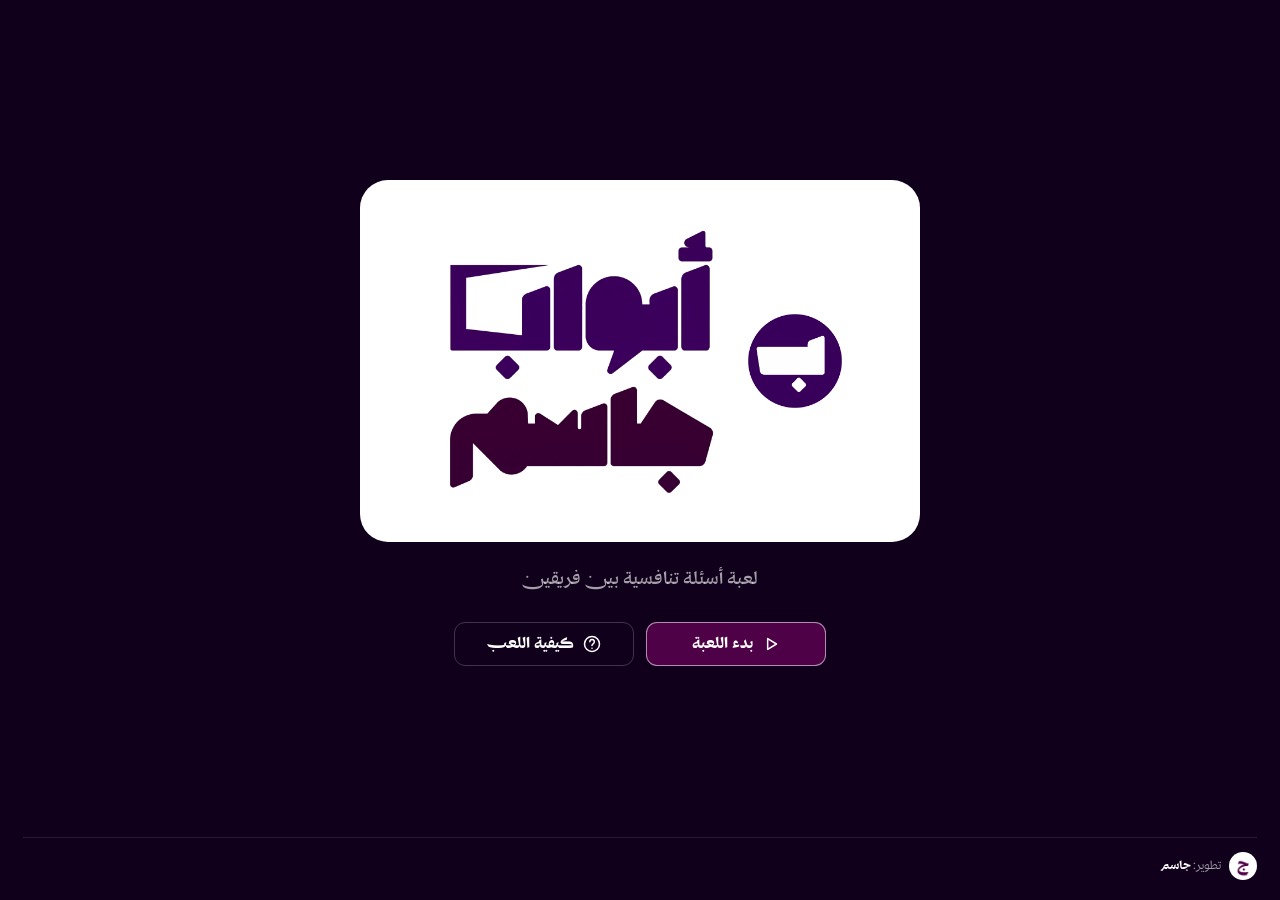
==== commit c0afc8b9: "تحسين صفحة السؤال: شعار أيقوني فقط وإزالة زر الرجوع - إبقاء شعار الأيقونة أعلى صفحة السؤال وحذف اسم " ====
--- a/index.html
+++ b/index.html
@@ -4,8 +4,8 @@
   <meta charset="UTF-8" />
   <meta name="viewport" content="width=device-width, initial-scale=1, viewport-fit=cover" />
   <meta name="theme-color" content="#11001C" />
-  <meta name="description" content="لعبة مسابقات عربية بين فريقين يديرها مذيع اللعبة: خمسة أبواب وأسئلة متنوعة، دون أي اتصال بخادم." />
-  <title>جيم — مسابقة الأبواب الخمسة</title>
+  <meta name="description" content="لعبة أسئلة تنافسية بين فريقين يديرها مذيع اللعبة، بواجهة عربية RTL." />
+  <title>جيم</title>
   <link rel="icon" type="image/png" href="logo/logo.png" />
   <link rel="stylesheet" href="style.css" />
 </head>
@@ -27,124 +27,174 @@
     <symbol id="i-lock" viewBox="0 0 24 24"><rect x="5" y="10.5" width="14" height="9.5" rx="2.5"/><path d="M8.5 10.5V8a3.5 3.5 0 0 1 7 0v2.5"/></symbol>
     <symbol id="i-image" viewBox="0 0 24 24"><rect x="3" y="4" width="18" height="16" rx="2.5"/><circle cx="8.5" cy="9.5" r="1.6"/><path d="m21 15.5-5-5L5 20"/></symbol>
     <symbol id="i-bolt" viewBox="0 0 24 24"><path d="M13 2 4 14h6l-1 8 9-12h-6l1-8z"/></symbol>
+    <symbol id="i-home" viewBox="0 0 24 24"><path d="m4 11 8-7 8 7v8a1 1 0 0 1-1 1h-5v-6H10v6H5a1 1 0 0 1-1-1z"/></symbol>
+    <symbol id="i-clock" viewBox="0 0 24 24"><circle cx="12" cy="12" r="9"/><path d="M12 7v5l3 2"/></symbol>
+    <symbol id="i-play" viewBox="0 0 24 24"><path d="M8 5.5 18.5 12 8 18.5z"/></symbol>
+    <symbol id="i-star" viewBox="0 0 24 24"><path d="m12 3 2.7 5.6 6.1.8-4.5 4.3 1.1 6.1-5.4-3-5.4 3 1.1-6.1L3.2 9.4l6.1-.8z"/></symbol>
+    <symbol id="i-crown" viewBox="0 0 24 24"><path d="M4 18h16l-1.4-9-4.2 3L12 5 9.6 12l-4.2-3z"/><path d="M5 21h14"/></symbol>
+    <symbol id="i-shield" viewBox="0 0 24 24"><path d="M12 3 5 6v6c0 4.4 3 7.4 7 9 4-1.6 7-4.6 7-9V6z"/></symbol>
+    <symbol id="i-flame" viewBox="0 0 24 24"><path d="M12 3c3 4.2 6 6.2 6 10a6 6 0 0 1-12 0c0-2.4 1.4-4.4 3-6 0 2 1 3 2 3 1.5 0 2-2 1-7z"/></symbol>
+    <symbol id="i-rocket" viewBox="0 0 24 24"><path d="M14 4c3 0 6 3 6 6-2.5 4-6 7-9 8l-3-3c1-3 4-6.5 6-8.5"/><path d="M9 17c-2 2-2 4-2 4s2 0 4-2"/><circle cx="15" cy="9" r="1.4"/></symbol>
+    <symbol id="i-moon" viewBox="0 0 24 24"><path d="M20 14.5A8.5 8.5 0 0 1 9.5 4 8.5 8.5 0 1 0 20 14.5z"/></symbol>
+    <symbol id="i-sun" viewBox="0 0 24 24"><circle cx="12" cy="12" r="4"/><path d="M12 2v2M12 20v2M2 12h2M20 12h2M4.9 4.9l1.4 1.4M17.7 17.7l1.4 1.4M19.1 4.9l-1.4 1.4M6.3 17.7l-1.4 1.4"/></symbol>
+    <symbol id="i-heart" viewBox="0 0 24 24"><path d="M12 20s-7-4.4-7-9.4A4 4 0 0 1 12 7a4 4 0 0 1 7 3.6c0 5-7 9.4-7 9.4z"/></symbol>
+    <symbol id="i-diamond" viewBox="0 0 24 24"><path d="M12 3 21 12l-9 9-9-9z"/></symbol>
   </svg>
 
   <div class="app">
-    <h1 class="sr-only">جيم — مسابقة الأبواب الخمسة</h1>
-    <!-- ===== الشريط العلوي ===== -->
-    <header class="topbar">
-      <div class="brand">
-        <span class="brand__plate">
-          <img class="brand__icon" src="logo/logo.png" alt="شعار جيم" width="40" height="40" />
-          <img class="brand__text" src="logo/textlogo.png" alt="جيم" height="40" />
+    <h1 class="sr-only">جيم</h1>
+
+    <!-- ===== الواجهة الرئيسية ===== -->
+    <section class="home" id="homeScreen" aria-label="الواجهة الرئيسية">
+      <div class="home__inner">
+        <div class="home__logo">
+          <img class="home__logo-icon" src="logo/logo.png" alt="" width="104" height="104" />
+          <img class="home__logo-text" src="logo/textlogo.png" alt="جيم" width="300" height="300" />
+        </div>
+        <p class="home__tagline">لعبة أسئلة تنافسية بين فريقين</p>
+        <div class="home__actions">
+          <button class="btn btn--primary btn--lg" id="btnStart" type="button">
+            <svg class="icon" aria-hidden="true"><use href="#i-play"></use></svg>
+            <span>بدء اللعبة</span>
+          </button>
+          <button class="btn btn--ghost btn--lg" id="btnHowTo" type="button">
+            <svg class="icon" aria-hidden="true"><use href="#i-help"></use></svg>
+            <span>كيفية اللعب</span>
+          </button>
+        </div>
+        <p class="home__status" id="homeStatus" hidden></p>
+      </div>
+    </section>
+
+    <!-- ===== شاشة اللعبة ===== -->
+    <section class="game" id="gameScreen" hidden aria-label="لوحة اللعبة">
+      <!-- الشريط العلوي -->
+      <header class="topbar">
+        <div class="brand">
+          <span class="brand__plate">
+            <img class="brand__icon" src="logo/logo.png" alt="شعار جيم" width="40" height="40" />
+            <img class="brand__text" src="logo/textlogo.png" alt="جيم" height="40" />
+          </span>
+        </div>
+
+        <div class="topbar__actions">
+          <button class="icon-btn" id="btnHome" type="button" aria-label="الواجهة الرئيسية" title="الواجهة الرئيسية">
+            <svg class="icon" aria-hidden="true"><use href="#i-home"></use></svg>
+          </button>
+          <button class="icon-btn" id="btnHelp" type="button" aria-label="قواعد اللعبة" title="قواعد اللعبة">
+            <svg class="icon" aria-hidden="true"><use href="#i-help"></use></svg>
+          </button>
+          <button class="icon-btn" id="btnFullscreen" type="button" aria-label="ملء الشاشة" title="ملء الشاشة" aria-pressed="false">
+            <svg class="icon" aria-hidden="true"><use href="#i-expand"></use></svg>
+          </button>
+          <button class="btn btn--ghost btn--sm" id="btnNewGame" type="button" aria-label="لعبة جديدة">
+            <svg class="icon" aria-hidden="true"><use href="#i-reset"></use></svg>
+            <span>لعبة جديدة</span>
+          </button>
+        </div>
+      </header>
+
+      <!-- لوحة النتائج (ثابتة دائمًا) -->
+      <section class="scoreboard" aria-label="لوحة النتائج">
+        <article class="team team--1" id="teamCard1" data-team="1">
+          <div class="team__top">
+            <span class="team__badge" id="badge1" aria-hidden="true"></span>
+            <label class="sr-only" for="teamName1">اسم الفريق الأول</label>
+            <input class="team__name" id="teamName1" value="الفريق الأول" maxlength="20" autocomplete="off" spellcheck="false" />
+            <svg class="team__mark icon" aria-hidden="true"><use href="#i-check"></use></svg>
+          </div>
+          <div class="team__score" id="score1" data-score="1">0</div>
+          <div class="team__meta">
+            <span class="team__progress-text" id="progress1">0 / 15 سؤال</span>
+            <span class="team__pts-label">نقطة</span>
+          </div>
+          <div class="team__bar" role="img" aria-label="تقدم الفريق">
+            <span class="team__bar-fill" id="bar1"></span>
+          </div>
+        </article>
+
+        <div class="scoreboard__center">
+          <span class="turn-label" id="turnLabel">الدور الآن</span>
+          <strong class="turn-name" id="turnName">الفريق الأول</strong>
+          <button class="btn btn--turn" id="btnSwapTurn" type="button" title="تبديل الدور يدويًا">
+            <svg class="icon" aria-hidden="true"><use href="#i-swap"></use></svg>
+            <span>تبديل الدور</span>
+          </button>
+          <div class="board-points">
+            <span class="board-points__label">نقاط متبقية</span>
+            <strong class="board-points__value" id="remainingPoints">6000</strong>
+          </div>
+          <span class="lock-hint" id="lockHint">
+            <svg class="icon" aria-hidden="true"><use href="#i-lock"></use></svg>
+            الأبواب المقفلة للفريق الآخر
+          </span>
+        </div>
+
+        <article class="team team--2" id="teamCard2" data-team="2">
+          <div class="team__top">
+            <span class="team__badge" id="badge2" aria-hidden="true"></span>
+            <label class="sr-only" for="teamName2">اسم الفريق الثاني</label>
+            <input class="team__name" id="teamName2" value="الفريق الثاني" maxlength="20" autocomplete="off" spellcheck="false" />
+            <svg class="team__mark icon" aria-hidden="true"><use href="#i-check"></use></svg>
+          </div>
+          <div class="team__score" id="score2" data-score="2">0</div>
+          <div class="team__meta">
+            <span class="team__progress-text" id="progress2">0 / 15 سؤال</span>
+            <span class="team__pts-label">نقطة</span>
+          </div>
+          <div class="team__bar" role="img" aria-label="تقدم الفريق">
+            <span class="team__bar-fill" id="bar2"></span>
+          </div>
+        </article>
+      </section>
+
+      <!-- شريط اللحاق -->
+      <div class="catchup" id="catchupBanner" hidden>
+        <svg class="icon" aria-hidden="true"><use href="#i-bolt" id="catchupIconUse"></use></svg>
+        <p id="catchupText"></p>
+      </div>
+
+      <!-- اللوحة -->
+      <main class="board" id="board" aria-label="لوحة الأسئلة"></main>
+    </section>
+
+    <!-- ===== صفحة السؤال ===== -->
+    <section class="qpage" id="questionPage" hidden tabindex="-1" aria-labelledby="qText">
+      <header class="qpage__bar">
+        <span class="qpage__brand">
+          <img class="qpage__brand-icon" src="logo/logo.png" alt="شعار جيم" width="34" height="34" />
         </span>
-        <span class="brand__sub">مسابقة الأبواب الخمسة</span>
-      </div>
-
-      <div class="topbar__actions">
-        <button class="icon-btn" id="btnHelp" type="button" aria-label="قواعد اللعبة" title="قواعد اللعبة">
-          <svg class="icon" aria-hidden="true"><use href="#i-help"></use></svg>
-        </button>
-        <button class="icon-btn" id="btnFullscreen" type="button" aria-label="ملء الشاشة" title="ملء الشاشة" aria-pressed="false">
-          <svg class="icon" aria-hidden="true"><use href="#i-expand"></use></svg>
-        </button>
-        <button class="btn btn--ghost btn--sm" id="btnNewGame" type="button" aria-label="لعبة جديدة">
-          <svg class="icon" aria-hidden="true"><use href="#i-reset"></use></svg>
-          <span>لعبة جديدة</span>
-        </button>
-      </div>
-    </header>
-
-    <!-- ===== لوحة النتائج (ثابتة دائمًا) ===== -->
-    <section class="scoreboard" aria-label="لوحة النتائج">
-      <article class="team team--1" id="teamCard1" data-team="1">
-        <div class="team__top">
-          <span class="team__badge" aria-hidden="true">١</span>
-          <label class="sr-only" for="teamName1">اسم الفريق الأول</label>
-          <input class="team__name" id="teamName1" value="الفريق الأول" maxlength="20" autocomplete="off" spellcheck="false" />
-          <svg class="team__mark icon" aria-hidden="true"><use href="#i-check"></use></svg>
-        </div>
-        <div class="team__score" id="score1" data-score="1">0</div>
-        <div class="team__meta">
-          <span class="team__progress-text" id="progress1">0 / 15 سؤال</span>
-          <span class="team__pts-label">نقطة</span>
-        </div>
-        <div class="team__bar" role="img" aria-label="تقدم الفريق">
-          <span class="team__bar-fill" id="bar1"></span>
-        </div>
-      </article>
-
-      <div class="scoreboard__center">
-        <span class="turn-label" id="turnLabel">الدور الآن</span>
-        <strong class="turn-name" id="turnName">الفريق الأول</strong>
-        <button class="btn btn--turn" id="btnSwapTurn" type="button" title="تبديل الدور يدويًا">
-          <svg class="icon" aria-hidden="true"><use href="#i-swap"></use></svg>
-          <span>تبديل الدور</span>
-        </button>
-        <div class="board-points">
-          <span class="board-points__label">نقاط متبقية</span>
-          <strong class="board-points__value" id="remainingPoints">6000</strong>
-        </div>
-        <span class="lock-hint" id="lockHint">
-          <svg class="icon" aria-hidden="true"><use href="#i-lock"></use></svg>
-          الأبواب المقفلة للفريق الآخر
-        </span>
-      </div>
-
-      <article class="team team--2" id="teamCard2" data-team="2">
-        <div class="team__top">
-          <span class="team__badge" aria-hidden="true">٢</span>
-          <label class="sr-only" for="teamName2">اسم الفريق الثاني</label>
-          <input class="team__name" id="teamName2" value="الفريق الثاني" maxlength="20" autocomplete="off" spellcheck="false" />
-          <svg class="team__mark icon" aria-hidden="true"><use href="#i-check"></use></svg>
-        </div>
-        <div class="team__score" id="score2" data-score="2">0</div>
-        <div class="team__meta">
-          <span class="team__progress-text" id="progress2">0 / 15 سؤال</span>
-          <span class="team__pts-label">نقطة</span>
-        </div>
-        <div class="team__bar" role="img" aria-label="تقدم الفريق">
-          <span class="team__bar-fill" id="bar2"></span>
-        </div>
-      </article>
-    </section>
-
-    <!-- شريط اللحاق -->
-    <div class="catchup" id="catchupBanner" hidden>
-      <svg class="icon" aria-hidden="true"><use href="#i-bolt" id="catchupIconUse"></use></svg>
-      <p id="catchupText"></p>
-    </div>
-
-    <!-- ===== اللوحة ===== -->
-    <main class="board" id="board" aria-label="لوحة الأبواب الخمسة"></main>
-
-    <footer class="footer">
-      <div class="footer__credit">
-        <span class="footer__avatar">
-          <img src="logo/jassim.png" alt="شعار المطور" width="32" height="32" id="devLogo" />
-          <span class="footer__avatar-fallback" aria-hidden="true">ج</span>
-        </span>
-        <span>تطوير: <strong>جاسم</strong> — لعبة ثابتة تعمل دون اتصال</span>
-      </div>
-      <span class="footer__hint">الإجابة تُعلن من زر «عرض الإجابة» ثم تُسند النقاط لأحد الفريقين.</span>
-    </footer>
-  </div>
-
-  <!-- ===== نافذة السؤال / الإجابة ===== -->
-  <div class="overlay" id="questionOverlay" hidden>
-    <div class="dialog dialog--question" role="dialog" aria-modal="true" aria-labelledby="qText">
-      <header class="dialog__head">
+
+        <div class="qpage__timer" role="timer" aria-live="off" title="عداد تصاعدي للعرض فقط">
+          <svg class="icon" aria-hidden="true"><use href="#i-clock"></use></svg>
+          <span class="qpage__timer-body">
+            <span class="qpage__timer-label">الوقت المنقضي</span>
+            <strong id="qTimer">00:00</strong>
+          </span>
+        </div>
+      </header>
+
+      <div class="qpage__score" aria-label="النتيجة الحالية">
+        <div class="qscore qscore--1">
+          <span class="qscore__icon" id="qsIcon1" aria-hidden="true"></span>
+          <span class="qscore__name" id="qsName1">الفريق الأول</span>
+          <strong class="qscore__score" id="qsScore1">0</strong>
+        </div>
+        <span class="qpage__vs">ضد</span>
+        <div class="qscore qscore--2">
+          <span class="qscore__icon" id="qsIcon2" aria-hidden="true"></span>
+          <span class="qscore__name" id="qsName2">الفريق الثاني</span>
+          <strong class="qscore__score" id="qsScore2">0</strong>
+        </div>
+      </div>
+
+      <div class="qpage__body" id="qBody">
         <div class="q-meta">
           <span class="q-door" id="qDoor">—</span>
           <span class="q-points" id="qPoints">—</span>
           <span class="q-owner" id="qOwner">—</span>
         </div>
-        <button class="icon-btn" id="qClose" type="button" aria-label="إغلاق النافذة">
-          <svg class="icon" aria-hidden="true"><use href="#i-close"></use></svg>
-        </button>
-      </header>
-
-      <div class="dialog__body" id="qBody">
+
         <h2 class="q-text" id="qText">—</h2>
         <div class="q-media" id="qMedia"></div>
         <p class="q-note" id="qNote" hidden></p>
@@ -155,13 +205,12 @@
         </div>
       </div>
 
-      <footer class="dialog__foot">
-        <div class="stage" id="stageQuestion">
-          <button class="btn btn--ghost" id="btnCancel" type="button">إلغاء</button>
+      <footer class="qpage__foot">
+        <div class="stage stage--question" id="stageQuestion">
           <button class="btn btn--primary" id="btnReveal" type="button">عرض الإجابة</button>
         </div>
 
-        <div class="stage" id="stageAnswer" hidden>
+        <div class="stage stage--answer" id="stageAnswer" hidden>
           <p class="award__label">من فاز بهذا السؤال؟</p>
           <div class="award-grid">
             <button class="btn btn--award btn--award1" type="button" data-award="1">
@@ -179,6 +228,60 @@
           </div>
         </div>
       </footer>
+    </section>
+
+    <footer class="footer" id="siteFooter">
+      <div class="footer__credit">
+        <span class="footer__avatar">
+          <img src="logo/jassim.png" alt="شعار المطور" width="32" height="32" id="devLogo" />
+          <span class="footer__avatar-fallback" aria-hidden="true">ج</span>
+        </span>
+        <span>تطوير: <strong>جاسم</strong></span>
+      </div>
+    </footer>
+  </div>
+
+  <!-- ===== نافذة بيانات الفريقين ===== -->
+  <div class="overlay" id="setupOverlay" hidden>
+    <div class="dialog dialog--setup" role="dialog" aria-modal="true" aria-labelledby="setupTitle">
+      <header class="dialog__head">
+        <h2 class="dialog__title" id="setupTitle">الفريقان المتنافسان</h2>
+        <button class="icon-btn" type="button" data-close-setup aria-label="إغلاق">
+          <svg class="icon" aria-hidden="true"><use href="#i-close"></use></svg>
+        </button>
+      </header>
+      <div class="dialog__body setup">
+        <p class="setup__hint">اكتب اسم كل فريق، ثم اختر الأيقونة التي تمثله.</p>
+        <div class="setup__teams">
+          <article class="setup-team" data-team="1">
+            <div class="setup-team__head">
+              <span class="setup-team__badge" id="setupBadge1" aria-hidden="true"></span>
+              <span class="setup-team__label">الفريق الأول</span>
+            </div>
+            <label class="sr-only" for="setupName1">اسم الفريق الأول</label>
+            <input class="setup-team__input" id="setupName1" type="text" value="الفريق الأول" maxlength="20" autocomplete="off" spellcheck="false" />
+            <div class="setup-team__icons" id="setupIcons1" role="group" aria-label="أيقونة الفريق الأول"></div>
+          </article>
+
+          <article class="setup-team" data-team="2">
+            <div class="setup-team__head">
+              <span class="setup-team__badge" id="setupBadge2" aria-hidden="true"></span>
+              <span class="setup-team__label">الفريق الثاني</span>
+            </div>
+            <label class="sr-only" for="setupName2">اسم الفريق الثاني</label>
+            <input class="setup-team__input" id="setupName2" type="text" value="الفريق الثاني" maxlength="20" autocomplete="off" spellcheck="false" />
+            <div class="setup-team__icons" id="setupIcons2" role="group" aria-label="أيقونة الفريق الثاني"></div>
+          </article>
+        </div>
+        <label class="setup__restart" id="setupRestartWrap" hidden>
+          <input type="checkbox" id="setupRestart" />
+          <span>تصفير النقاط والبدء من جديد</span>
+        </label>
+      </div>
+      <footer class="dialog__foot">
+        <button class="btn btn--ghost" type="button" data-close-setup>إلغاء</button>
+        <button class="btn btn--primary" id="btnSetupStart" type="button">ابدأ اللعبة</button>
+      </footer>
     </div>
   </div>
 
@@ -186,24 +289,26 @@
   <div class="overlay" id="helpOverlay" hidden>
     <div class="dialog dialog--help" role="dialog" aria-modal="true" aria-labelledby="helpTitle">
       <header class="dialog__head">
-        <h2 class="dialog__title" id="helpTitle">قواعد اللعبة</h2>
+        <h2 class="dialog__title" id="helpTitle">كيفية اللعب</h2>
         <button class="icon-btn" type="button" data-close-help aria-label="إغلاق">
           <svg class="icon" aria-hidden="true"><use href="#i-close"></use></svg>
         </button>
       </header>
       <div class="dialog__body help">
         <ol class="help__list">
-          <li><strong>الأدوار:</strong> لكل فريق ٣ أسئلة في كل باب (٦ أسئلة لكل باب، ٣٠ سؤالًا للمسابقة). تبدأ اللعبة بدور الفريق الأول، ويتناوب الدور تلقائيًا بعد كل سؤال، ويمكن للمذيع تبديله يدويًا.</li>
-          <li><strong>سير السؤال:</strong> اضغط زر النقاط، اقرأ السؤال على الفريقين، ثم اضغط «عرض الإجابة» وحدّد من فاز: الفريق الأول أو الثاني أو «لا أحد».</li>
-          <li><strong>الغلق:</strong> الباب الذي لُعب يصبح معطّلًا ورماديًا، ويُحسب تلقائيًا عدد الأسئلة المتبقية والنقاط المتبقية على اللوحة.</li>
-          <li><strong>اللحاق:</strong> إذا أنهى فريقٌ أسئلته الخمسة عشر (٣ في كل باب) وكان متأخرًا في النقاط، يُفتح له أبواب الفريق الآخر المتبقية ليحاول اللحاق.</li>
+          <li><strong>الفريقان:</strong> عند بدء اللعبة اكتب اسم كل فريق واختر أيقونته، ثم تبدأ المسابقة بدور الفريق الأول.</li>
+          <li><strong>الأدوار:</strong> لكل فريق ٣ أسئلة في كل باب (٦ أسئلة لكل باب). يتناوب الدور تلقائيًا بعد كل سؤال، ويمكن للمذيع تبديله يدويًا.</li>
+          <li><strong>سير السؤال:</strong> اضغط زر النقاط ليُفتح السؤال في صفحة مستقلة، ويظهر عداد تصاعدي للعرض فقط لا يوقف اللعب. اقرأ السؤال على الفريقين، ثم اضغط «عرض الإجابة» وحدّد من فاز: الفريق الأول أو الثاني أو «لا أحد».</li>
+          <li><strong>العودة:</strong> تعود إلى اللوحة تلقائيًا بعد إسناد نقاط السؤال، ويُسجَّل السؤال ضمن الأسئلة الملعوبة.</li>
+          <li><strong>الغلق:</strong> السؤال الذي لُعب يصبح معطّلًا ورماديًا، ويُحسب تلقائيًا عدد الأسئلة المتبقية والنقاط المتبقية على اللوحة.</li>
+          <li><strong>اللحاق:</strong> إذا أنهى فريقٌ أسئلته الخمسة عشر (٣ في كل باب) وكان متأخرًا في النقاط، تُفتح له أسئلة الفريق الآخر المتبقية ليحاول اللحاق.</li>
           <li><strong>الفوز:</strong> تنتهي اللعبة عند لعب كل الأسئلة، أو عندما يصبح فارق النقاط أكبر من مجموع النقاط المتبقية (لا يمكن تعويضه).</li>
           <li><strong>التراجع:</strong> بعد إسناد أي سؤال تظهر رسالة فيها زر «تراجع» لتصحيح أي خطأ في الإسناد.</li>
         </ol>
         <div class="help__note">
           <strong>للمذيع:</strong> يمكنك تعديل اسمَي الفريقين مباشرة من لوحة النتائج، والنتائج تُحفظ في المتصفح تلقائيًا حتى لو أُعيد تحميل الصفحة.
         </div>
-        <p class="help__keys">اختصارات: <kbd>Esc</kbd> إغلاق النافذة — <kbd>Enter</kbd> عرض الإجابة أثناء السؤال.</p>
+        <p class="help__keys">اختصارات: <kbd>Esc</kbd> إغلاق/رجوع — <kbd>Enter</kbd> عرض الإجابة أثناء السؤال.</p>
       </div>
       <footer class="dialog__foot">
         <button class="btn btn--primary" type="button" data-close-help>فهمت، لنبدأ</button>
--- a/style.css
+++ b/style.css
@@ -1,5 +1,5 @@
 /* ============================================================
-   جيم — مسابقة الأبواب الخمسة
+   جيم — لعبة أسئلة تنافسية بين فريقين
    نمط مسطّح، داكن، RTL بالكامل، بخط محلي (Elgharib).
    ============================================================ */
 
@@ -118,11 +118,105 @@
 
 /* ===== الحاوية ===== */
 .app {
+  display: flex;
+  flex-direction: column;
   width: 100%;
   max-width: 1560px;
+  min-height: 100vh;
+  min-height: 100dvh;
   margin-inline: auto;
   padding: clamp(12px, 1.8vw, 26px);
   padding-bottom: 0;
+}
+
+.home,
+.game,
+.qpage {
+  animation: page-fade 240ms ease both;
+}
+
+@keyframes page-fade {
+  from { opacity: 0; transform: translateY(6px); }
+  to { opacity: 1; transform: none; }
+}
+
+/* ===== الواجهة الرئيسية ===== */
+.home {
+  flex: 1;
+  display: flex;
+  align-items: center;
+  justify-content: center;
+  padding-block: clamp(28px, 8vh, 90px);
+}
+
+.home__inner {
+  display: flex;
+  flex-direction: column;
+  align-items: center;
+  gap: clamp(16px, 3vw, 24px);
+  width: min(100%, 660px);
+  text-align: center;
+}
+
+.home__logo {
+  display: flex;
+  align-items: center;
+  justify-content: center;
+  gap: clamp(10px, 2vw, 18px);
+  width: min(100%, 560px);
+  padding: clamp(18px, 4vw, 34px) clamp(22px, 5vw, 48px);
+  background: #FFFFFF;
+  border: 1px solid var(--line-3);
+  border-radius: 28px;
+  line-height: 0;
+}
+
+.home__logo-icon {
+  width: clamp(62px, 10vw, 104px);
+  height: auto;
+  object-fit: contain;
+}
+
+.home__logo-text {
+  width: clamp(150px, 28vw, 292px);
+  height: auto;
+  object-fit: contain;
+}
+
+.home__tagline {
+  color: var(--muted);
+  font-size: clamp(0.95rem, 2vw, 1.12rem);
+  font-weight: 500;
+}
+
+.home__actions {
+  display: flex;
+  flex-wrap: wrap;
+  justify-content: center;
+  gap: 12px;
+  width: 100%;
+  margin-top: 4px;
+}
+
+.btn--lg {
+  min-width: 180px;
+  min-height: 56px;
+  padding-inline: 28px;
+  border-radius: 14px;
+  font-size: 1.08rem;
+}
+
+.home__status {
+  padding: 8px 16px;
+  border: 1px dashed var(--line-2);
+  border-radius: 999px;
+  color: var(--muted);
+  font-size: 0.82rem;
+  line-height: 1.5;
+}
+
+.game {
+  flex: 1;
 }
 
 /* ===== الشريط العلوي ===== */
@@ -161,14 +255,6 @@
   width: 52px;
   height: 46px;
   object-fit: contain;
-}
-
-.brand__sub {
-  color: var(--muted);
-  font-size: 0.85rem;
-  padding-inline-start: 12px;
-  border-inline-start: 1px solid var(--line-2);
-  white-space: nowrap;
 }
 
 .topbar__actions {
@@ -295,15 +381,15 @@
 .team__badge {
   display: grid;
   place-items: center;
-  width: 24px;
-  height: 24px;
+  width: 26px;
+  height: 26px;
   flex: 0 0 auto;
   border-radius: 50%;
-  font-size: 0.8rem;
-  font-weight: 700;
   background: var(--tb, var(--brand));
   border: 1px solid var(--line-2);
 }
+
+.team__badge .icon { width: 15px; height: 15px; }
 
 .team--1 { --tb: var(--team-1); }
 .team--2 { --tb: var(--team-2); }
@@ -583,6 +669,8 @@
   opacity: 0.85;
 }
 
+.qbtn__team .icon { width: 11px; height: 11px; }
+
 .qbtn__pts { line-height: 1; }
 
 .qbtn__flag {
@@ -637,8 +725,6 @@
 .footer__avatar.is-fallback img { display: none; }
 .footer__avatar.is-fallback .footer__avatar-fallback { display: block; }
 
-.footer__hint { color: var(--muted-2); }
-
 /* ===== النوافذ ===== */
 .overlay {
   position: fixed;
@@ -670,10 +756,10 @@
 }
 .overlay.is-open .dialog { transform: none; }
 
-.dialog--question { width: min(100%, 880px); }
 .dialog--help { width: min(100%, 720px); }
 .dialog--end { width: min(100%, 560px); }
 .dialog--confirm { width: min(100%, 430px); }
+.dialog--setup { width: min(100%, 680px); }
 
 .dialog__head {
   display: flex;
@@ -712,6 +798,267 @@
   width: 100%;
   justify-content: flex-end;
 }
+
+/* ===== بيانات الفريقين ===== */
+.setup { gap: 14px; }
+
+.setup__hint {
+  color: var(--muted);
+  font-size: 0.9rem;
+  line-height: 1.6;
+}
+
+.setup__teams {
+  display: grid;
+  grid-template-columns: repeat(2, minmax(0, 1fr));
+  gap: 12px;
+}
+
+.setup-team {
+  display: flex;
+  flex-direction: column;
+  gap: 10px;
+  padding: 14px;
+  background: var(--surface-2);
+  border: 1px solid var(--line-2);
+  border-radius: 14px;
+}
+
+.setup-team__head {
+  display: flex;
+  align-items: center;
+  gap: 9px;
+}
+
+.setup-team__badge {
+  display: grid;
+  place-items: center;
+  width: 34px;
+  height: 34px;
+  flex: 0 0 auto;
+  border-radius: 50%;
+  background: var(--team-1);
+  border: 1px solid var(--line-2);
+}
+
+.setup-team[data-team="2"] .setup-team__badge { background: var(--team-2); }
+.setup-team__badge .icon { width: 18px; height: 18px; }
+
+.setup-team__label {
+  font-size: 0.88rem;
+  font-weight: 700;
+  color: var(--muted);
+}
+
+.setup-team__input {
+  width: 100%;
+  min-height: 46px;
+  padding: 9px 12px;
+  background: rgba(255, 255, 255, 0.05);
+  border: 1px solid var(--line-2);
+  border-radius: 10px;
+  color: var(--text);
+  font-weight: 700;
+  font-size: 1rem;
+}
+.setup-team__input::placeholder { color: var(--muted-2); }
+.setup-team__input:focus { outline: none; border-color: #FFFFFF; }
+
+.setup-team__icons {
+  display: grid;
+  grid-template-columns: repeat(5, minmax(0, 1fr));
+  gap: 7px;
+}
+
+.icon-pick {
+  display: grid;
+  place-items: center;
+  min-height: 44px;
+  aspect-ratio: 1;
+  padding: 0;
+  background: transparent;
+  border: 1px solid var(--line-2);
+  border-radius: 10px;
+  color: var(--text);
+  cursor: pointer;
+  transition: background-color var(--ease), border-color var(--ease), color var(--ease);
+}
+.icon-pick .icon { width: 21px; height: 21px; }
+.icon-pick:hover { background: rgba(255, 255, 255, 0.1); border-color: var(--line-3); }
+.icon-pick.is-selected {
+  background: #FFFFFF;
+  color: var(--bg);
+  border-color: #FFFFFF;
+}
+
+.setup__restart {
+  display: flex;
+  align-items: center;
+  gap: 8px;
+  padding: 9px 12px;
+  border: 1px dashed var(--line-2);
+  border-radius: 10px;
+  color: var(--muted);
+  font-size: 0.86rem;
+  cursor: pointer;
+}
+.setup__restart input {
+  width: 17px;
+  height: 17px;
+  accent-color: var(--brand-2);
+}
+
+/* ===== صفحة السؤال ===== */
+.qpage {
+  flex: 1;
+  display: flex;
+  flex-direction: column;
+  gap: 12px;
+  padding-block: 4px 18px;
+}
+
+.qpage__bar {
+  display: flex;
+  align-items: center;
+  justify-content: space-between;
+  gap: 12px;
+}
+
+.qpage__brand {
+  display: inline-flex;
+  align-items: center;
+  justify-content: center;
+  width: 44px;
+  height: 44px;
+  padding: 4px;
+  background: #FFFFFF;
+  border-radius: 50%;
+  line-height: 1;
+}
+
+.qpage__brand-icon {
+  width: 100%;
+  height: 100%;
+  object-fit: contain;
+}
+
+.qpage__timer {
+  display: inline-flex;
+  align-items: center;
+  gap: 9px;
+  padding: 7px 15px;
+  background: var(--surface-2);
+  border: 1px solid var(--line-2);
+  border-radius: 14px;
+}
+.qpage__timer > .icon { width: 21px; height: 21px; color: var(--muted); }
+
+.qpage__timer-body {
+  display: flex;
+  flex-direction: column;
+  gap: 1px;
+  line-height: 1.1;
+}
+
+.qpage__timer-label {
+  color: var(--muted);
+  font-size: 0.62rem;
+}
+
+#qTimer {
+  font-size: clamp(1.15rem, 2.4vw, 1.55rem);
+  font-weight: 700;
+  font-variant-numeric: tabular-nums;
+  letter-spacing: 1px;
+  direction: ltr;
+  text-align: center;
+}
+
+.qpage__score {
+  display: grid;
+  grid-template-columns: minmax(0, 1fr) auto minmax(0, 1fr);
+  align-items: center;
+  gap: 10px;
+}
+
+.qscore {
+  display: flex;
+  align-items: center;
+  gap: 9px;
+  min-width: 0;
+  padding: 9px 13px;
+  background: var(--surface);
+  border: 1px solid var(--line);
+  border-radius: 14px;
+}
+
+.qscore__icon {
+  display: grid;
+  place-items: center;
+  width: 34px;
+  height: 34px;
+  flex: 0 0 auto;
+  border-radius: 50%;
+  background: var(--team-1);
+  border: 1px solid var(--line-2);
+}
+.qscore--2 .qscore__icon { background: var(--team-2); }
+.qscore__icon .icon { width: 18px; height: 18px; }
+
+.qscore__name {
+  flex: 1;
+  min-width: 0;
+  overflow: hidden;
+  text-overflow: ellipsis;
+  white-space: nowrap;
+  font-size: 0.95rem;
+  font-weight: 700;
+}
+
+.qscore__score {
+  font-size: 1.45rem;
+  font-weight: 700;
+  line-height: 1.1;
+  font-variant-numeric: tabular-nums;
+}
+
+.qpage__vs {
+  color: var(--muted-2);
+  font-size: 0.75rem;
+  font-weight: 700;
+}
+
+.qpage__body {
+  flex: 1;
+  display: flex;
+  flex-direction: column;
+  align-items: center;
+  justify-content: center;
+  justify-content: safe center;
+  gap: clamp(12px, 2vw, 18px);
+  min-height: 0;
+  padding: clamp(16px, 3vw, 30px);
+  background: var(--surface);
+  border: 1px solid var(--line);
+  border-radius: var(--radius-lg);
+  overflow-y: auto;
+  overscroll-behavior: contain;
+}
+
+.qpage__foot {
+  display: flex;
+  flex-direction: column;
+  gap: 8px;
+  padding: 12px;
+  background: var(--surface-2);
+  border: 1px solid var(--line-2);
+  border-radius: 14px;
+}
+
+.stage--answer { flex-direction: column; }
+
+.stage--question { justify-content: stretch; }
+.stage--question .btn { flex: 1; }
 
 /* السؤال */
 .q-meta {
@@ -982,6 +1329,25 @@
 }
 .end__team[data-team="2"] { background: var(--team-2); }
 .end__team.is-winner { border-color: #FFFFFF; }
+
+.end__team-head {
+  display: flex;
+  align-items: center;
+  justify-content: center;
+  gap: 6px;
+  min-width: 0;
+}
+
+.end__team-icon {
+  display: grid;
+  place-items: center;
+  width: 24px;
+  height: 24px;
+  flex: 0 0 auto;
+  border-radius: 50%;
+  background: rgba(255, 255, 255, 0.14);
+}
+.end__team-icon .icon { width: 14px; height: 14px; }
 
 .end__team-name {
   display: block;
@@ -1078,8 +1444,6 @@
 }
 
 @media (max-width: 960px) {
-  .brand__sub { display: none; }
-
   .scoreboard {
     grid-template-columns: repeat(2, minmax(0, 1fr));
     grid-template-areas:
@@ -1116,6 +1480,28 @@
 @media (max-width: 700px) {
   .app { padding: 10px; padding-bottom: 0; }
 
+  .home { padding-block: 24px; }
+  .home__logo { border-radius: 22px; }
+  .home__actions { flex-direction: column; }
+  .home__actions .btn { width: 100%; }
+  .btn--lg { min-height: 52px; font-size: 1.02rem; }
+
+  .setup__teams { grid-template-columns: minmax(0, 1fr); }
+  .setup-team { padding: 12px; }
+  .icon-pick { min-height: 42px; }
+
+  .qpage { gap: 9px; }
+  .qpage__brand { width: 38px; height: 38px; padding: 3px; }
+  .qpage__timer { padding: 6px 12px; }
+  .qpage__timer-label { display: none; }
+  .qpage__score { gap: 6px; }
+  .qscore { padding: 8px 9px; gap: 7px; }
+  .qscore__icon { width: 29px; height: 29px; }
+  .qscore__icon .icon { width: 15px; height: 15px; }
+  .qscore__name { font-size: 0.78rem; }
+  .qscore__score { font-size: 1.12rem; }
+  .qpage__body { padding: 15px 12px; }
+
   .topbar { padding-block: 2px 10px; gap: 8px; }
   .brand__plate { padding: 4px 8px; }
   .brand__icon { width: 34px; height: 34px; }
@@ -1131,7 +1517,8 @@
   .team__name { flex: 1 1 auto; min-width: 0; font-size: 0.86rem; }
   .team__score { font-size: 2rem; }
   .team__meta { font-size: 0.68rem; }
-  .team__badge { width: 20px; height: 20px; font-size: 0.68rem; }
+  .team__badge { width: 20px; height: 20px; }
+  .team__badge .icon { width: 12px; height: 12px; }
 
   .board { grid-template-columns: minmax(0, 1fr); gap: 10px; }
 
@@ -1158,6 +1545,8 @@
   .board-points__label { font-size: 0.62rem; }
   .q-text { font-size: 1.2rem; }
   .media { min-height: 120px; }
+  .qpage__vs { display: none; }
+  .qpage__score { grid-template-columns: repeat(2, minmax(0, 1fr)); }
   .dialog__head { padding: 10px 12px; }
   .dialog__body { padding: 12px; }
   .dialog__foot { padding: 10px 12px; }
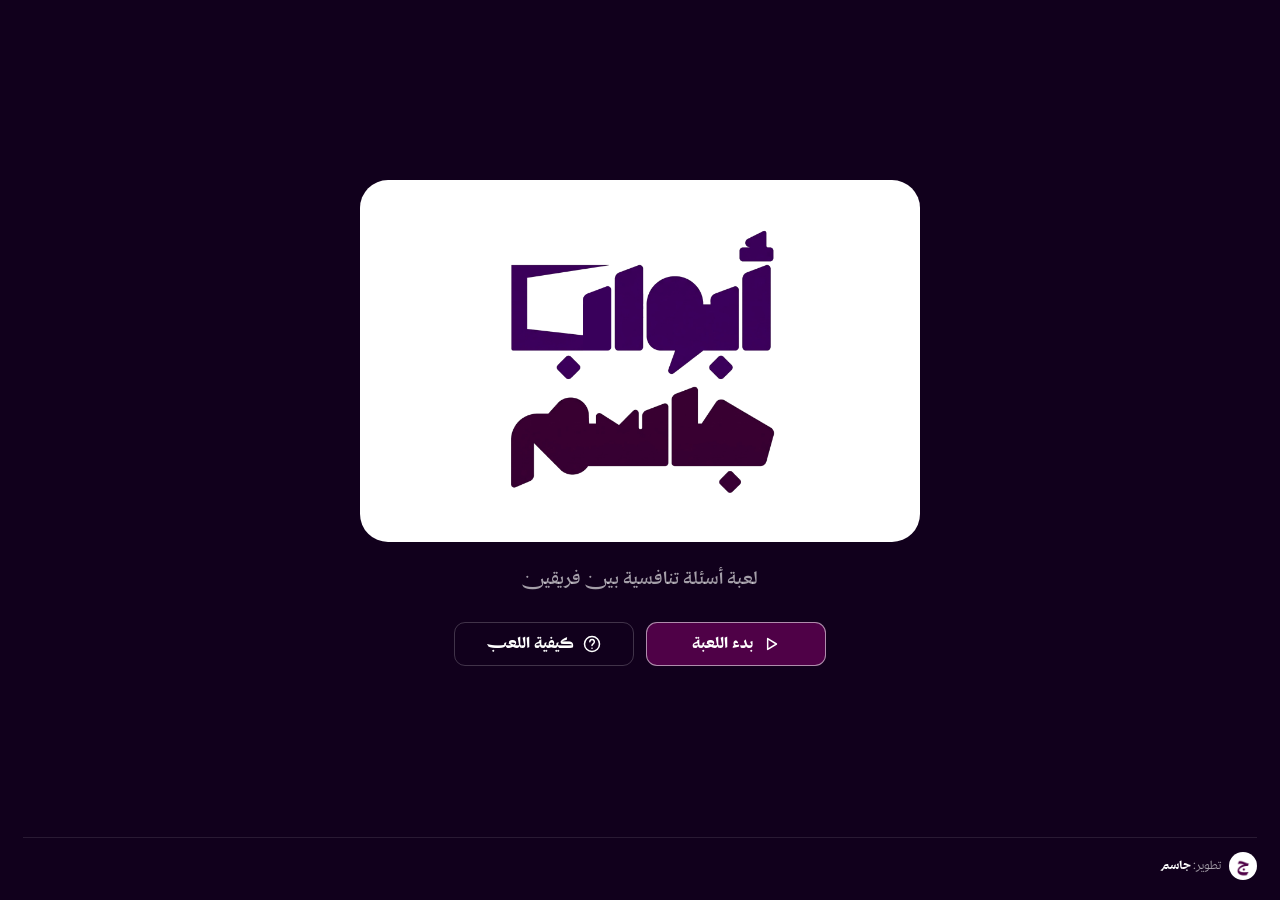
==== commit 244f2b34: "حفظ حالة الشاشة والسؤال المؤقت واستعادتها عند التحديث + تنظيف الشعار" ====
--- a/index.html
+++ b/index.html
@@ -48,7 +48,6 @@
     <section class="home" id="homeScreen" aria-label="الواجهة الرئيسية">
       <div class="home__inner">
         <div class="home__logo">
-          <img class="home__logo-icon" src="logo/logo.png" alt="" width="104" height="104" />
           <img class="home__logo-text" src="logo/textlogo.png" alt="جيم" width="300" height="300" />
         </div>
         <p class="home__tagline">لعبة أسئلة تنافسية بين فريقين</p>
@@ -73,7 +72,6 @@
         <div class="brand">
           <span class="brand__plate">
             <img class="brand__icon" src="logo/logo.png" alt="شعار جيم" width="40" height="40" />
-            <img class="brand__text" src="logo/textlogo.png" alt="جيم" height="40" />
           </span>
         </div>
 
--- a/style.css
+++ b/style.css
@@ -171,12 +171,6 @@
   line-height: 0;
 }
 
-.home__logo-icon {
-  width: clamp(62px, 10vw, 104px);
-  height: auto;
-  object-fit: contain;
-}
-
 .home__logo-text {
   width: clamp(150px, 28vw, 292px);
   height: auto;
@@ -248,12 +242,6 @@
 .brand__icon {
   width: 40px;
   height: 40px;
-  object-fit: contain;
-}
-
-.brand__text {
-  width: 52px;
-  height: 46px;
   object-fit: contain;
 }
 
@@ -1505,7 +1493,6 @@
   .topbar { padding-block: 2px 10px; gap: 8px; }
   .brand__plate { padding: 4px 8px; }
   .brand__icon { width: 34px; height: 34px; }
-  .brand__text { width: 40px; height: 36px; }
 
   .btn--sm { padding: 7px 10px; }
   .btn--sm span { display: none; }
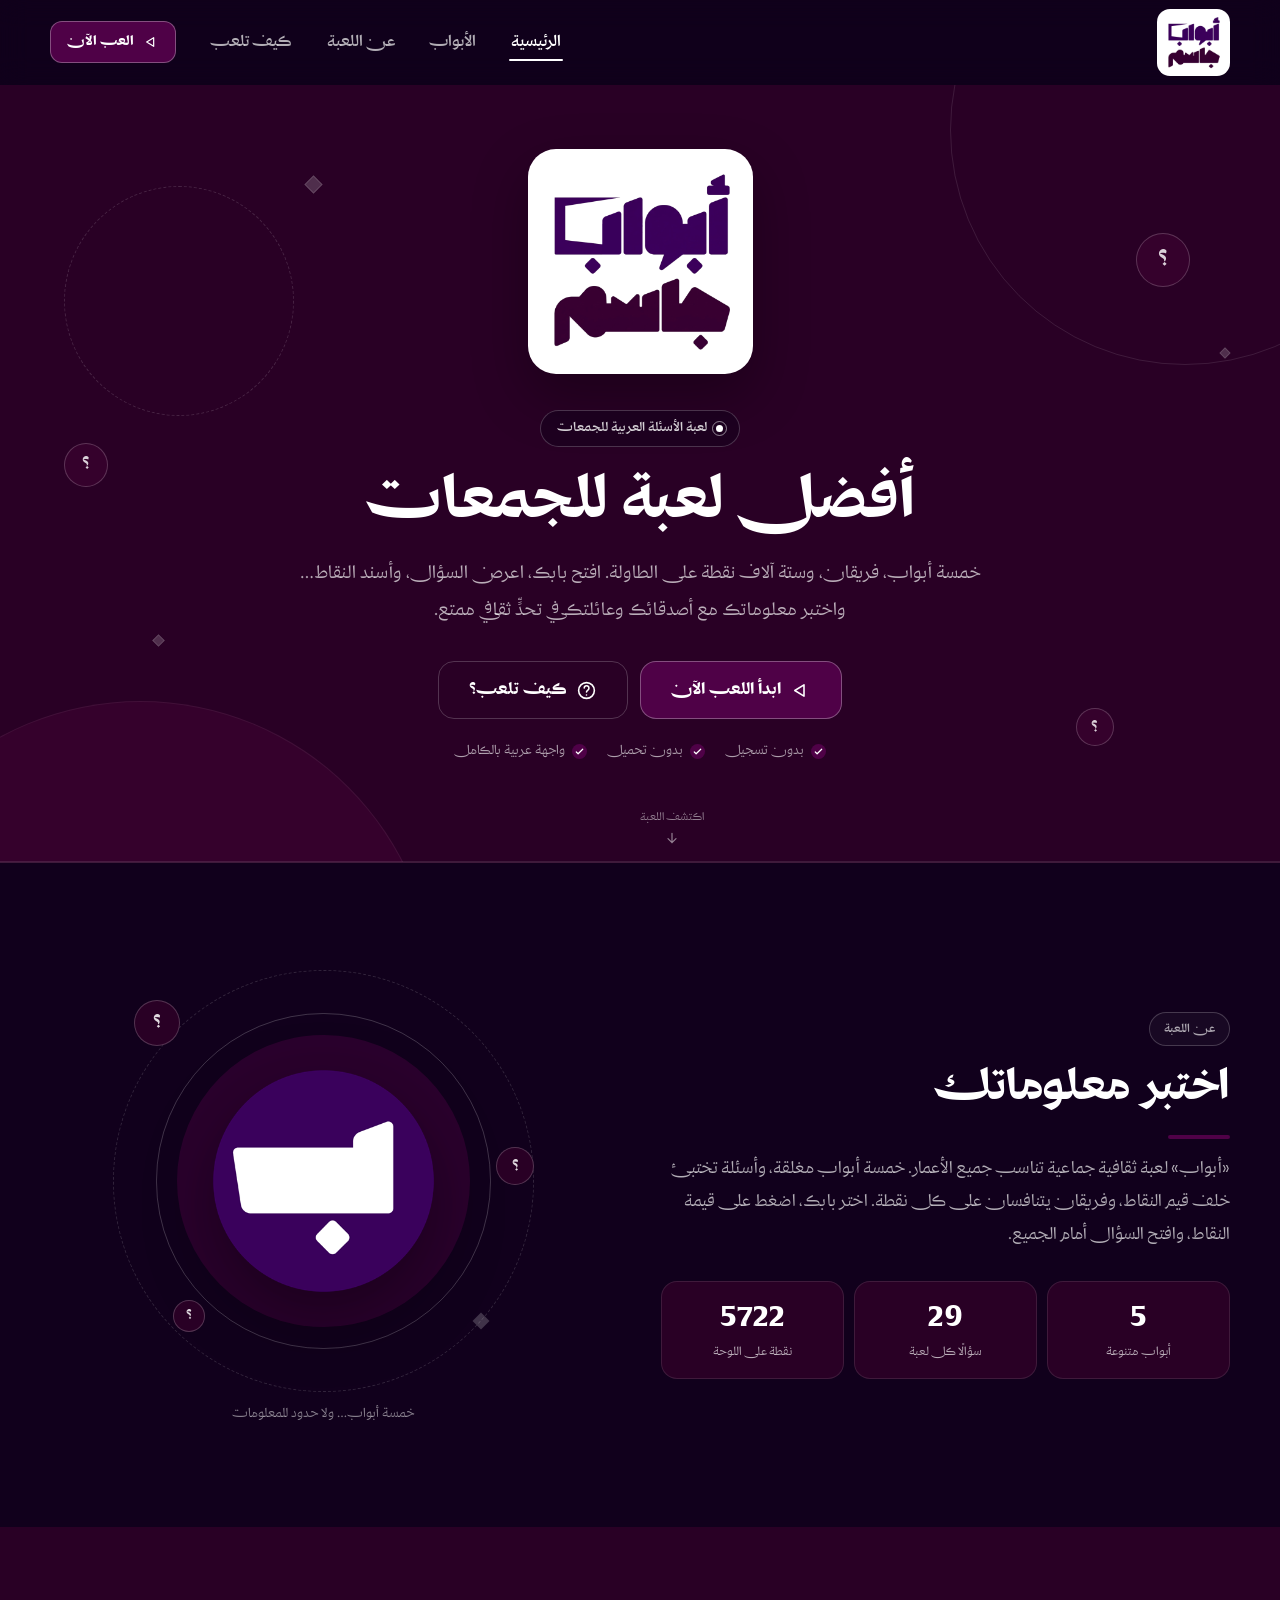
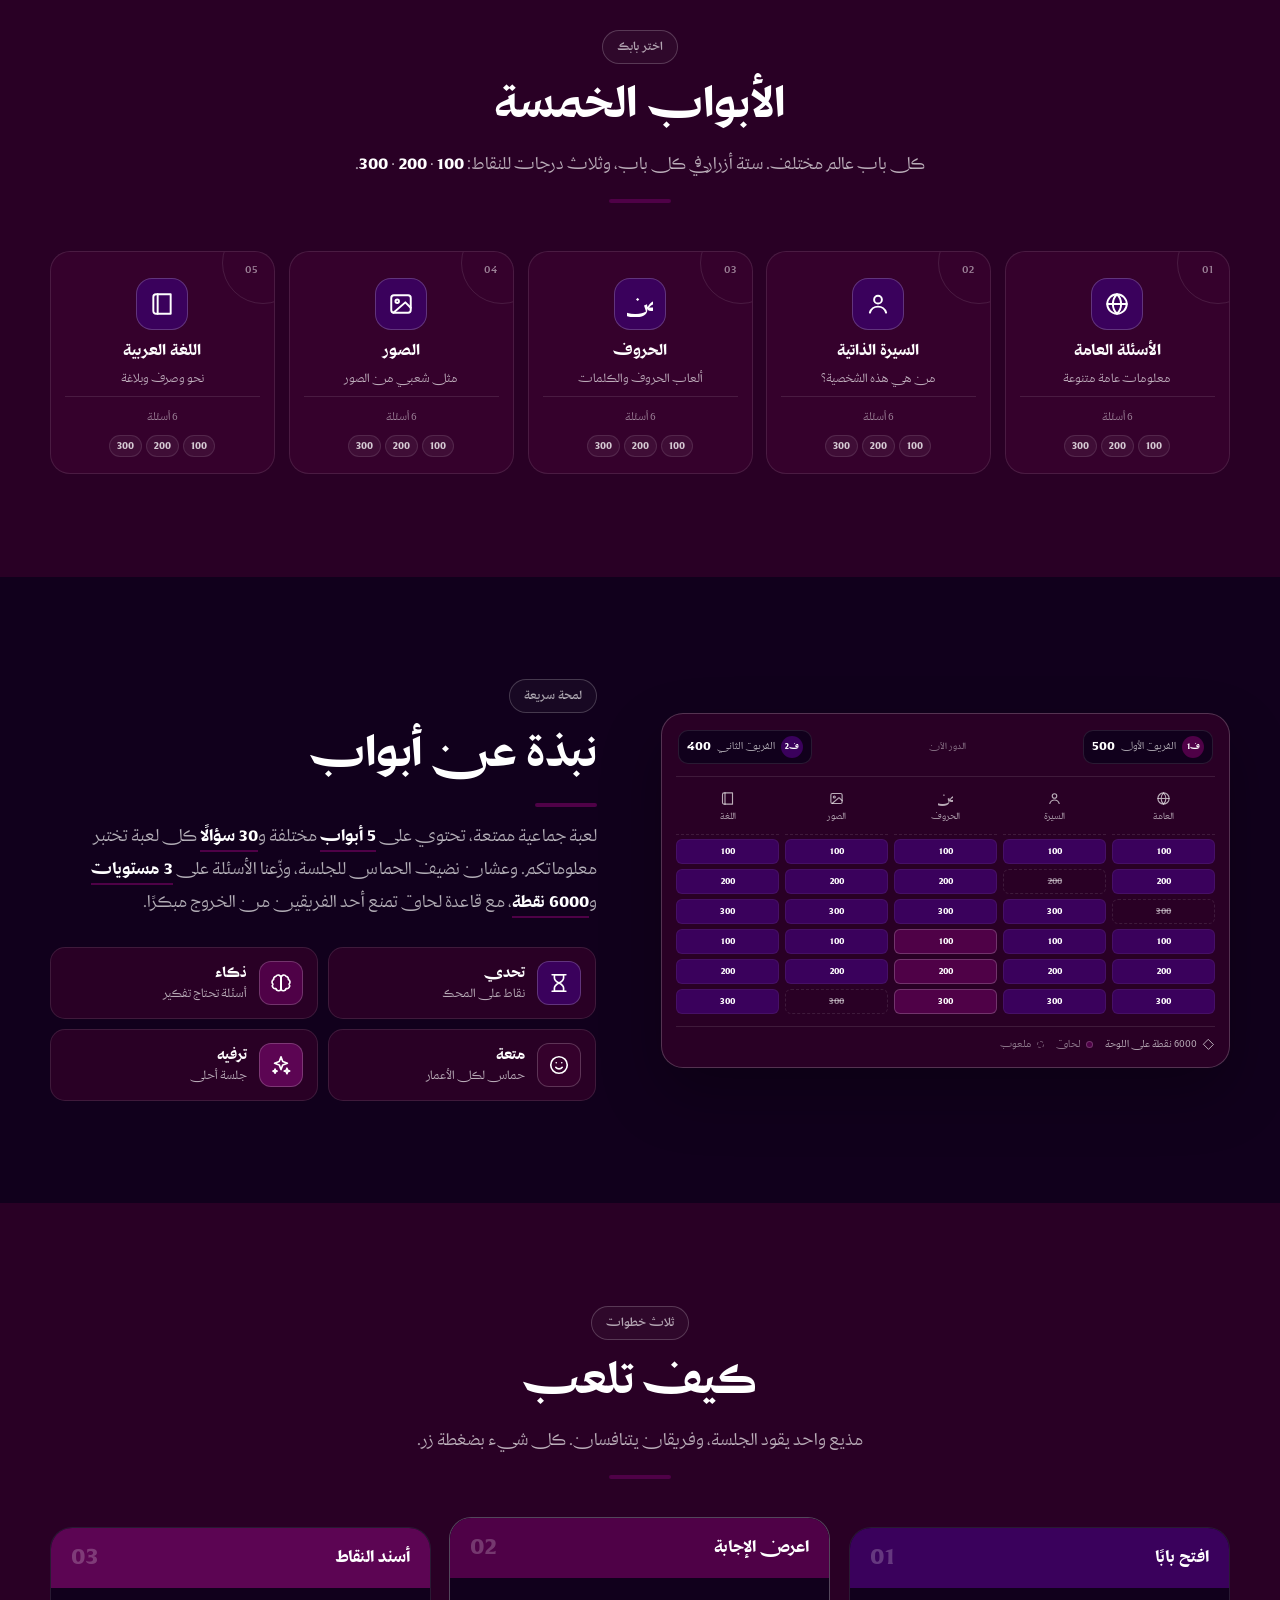
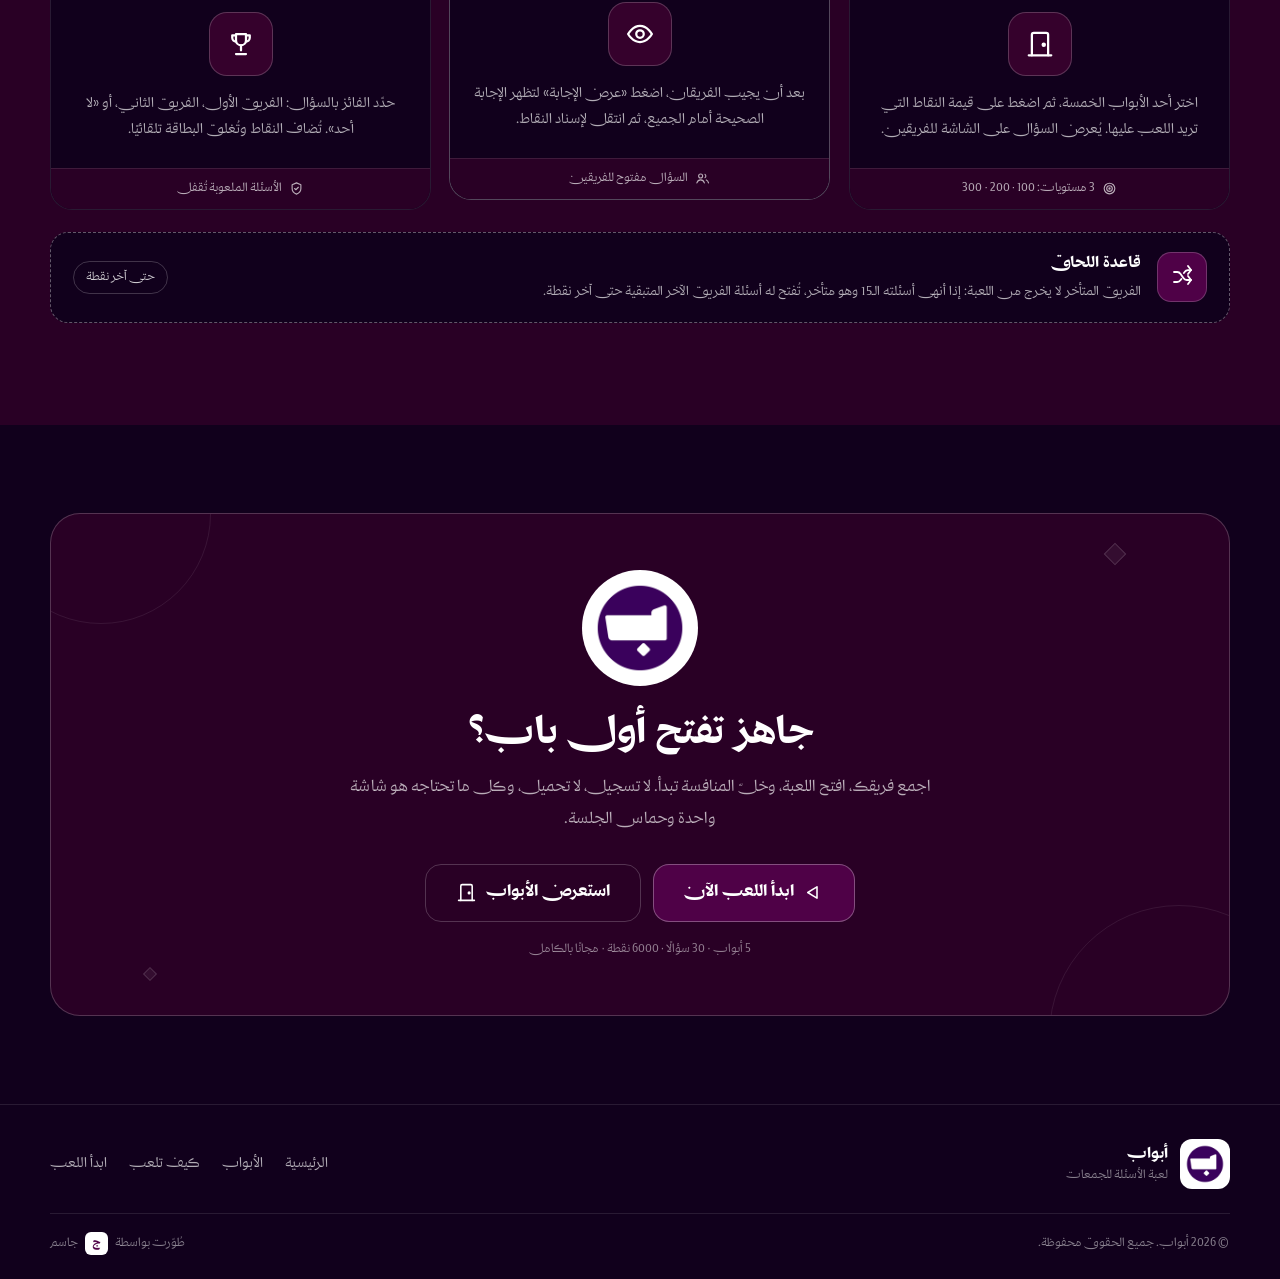
==== commit 0ecab2d2: "إضافة صفحة هبوط «أبواب» ونقل اللعبة إلى game.html - صفحة هبوط عربية RTL متجاوبة بهوية أبواب الداكنة " ====
--- a/index.html
+++ b/index.html
@@ -4,367 +4,556 @@
   <meta charset="UTF-8" />
   <meta name="viewport" content="width=device-width, initial-scale=1, viewport-fit=cover" />
   <meta name="theme-color" content="#11001C" />
-  <meta name="description" content="لعبة أسئلة تنافسية بين فريقين يديرها مذيع اللعبة، بواجهة عربية RTL." />
-  <title>جيم</title>
+  <meta name="color-scheme" content="dark" />
+  <title>أبواب — أفضل لعبة أسئلة للجمعات</title>
+  <meta name="description" content="أبواب: لعبة أسئلة تنافسية بين فريقين، بخمسة أبواب و٣٠ سؤالًا و٦٠٠٠ نقطة. اختبر معلوماتك مع أصدقائك وعائلتك في تحدي ثقافي ممتع." />
+  <meta name="keywords" content="أبواب, لعبة أسئلة, مسابقات, أسئلة ثقافية, لعبة جمعات, تحديات, أسئلة عربية" />
+  <meta name="author" content="أبواب" />
+  <link rel="canonical" href="https://abwab.jassim.one/" />
   <link rel="icon" type="image/png" href="logo/logo.png" />
-  <link rel="stylesheet" href="style.css" />
+
+  <!-- Open Graph / Twitter -->
+  <meta property="og:type" content="website" />
+  <meta property="og:locale" content="ar_AR" />
+  <meta property="og:url" content="https://abwab.jassim.one/" />
+  <meta property="og:title" content="أبواب — أفضل لعبة أسئلة للجمعات" />
+  <meta property="og:description" content="خمسة أبواب، فريقان، و٦٠٠٠ نقطة. افتح بابك واختبر معلوماتك مع أصدقائك وعائلتك." />
+  <meta property="og:image" content="https://abwab.jassim.one/logo/logo.png" />
+  <meta property="twitter:card" content="summary_large_image" />
+  <meta property="twitter:title" content="أبواب — أفضل لعبة أسئلة للجمعات" />
+  <meta property="twitter:description" content="خمسة أبواب، فريقان، و٦٠٠٠ نقطة. افتح بابك واختبر معلوماتك مع أصدقائك وعائلتك." />
+  <meta property="twitter:image" content="https://abwab.jassim.one/logo/logo.png" />
+
+  <link rel="stylesheet" href="landing.css" />
+  <script>document.documentElement.classList.add('js');</script>
 </head>
-<body dir="rtl">
-  <!-- ===== أيقونات SVG ===== -->
+<body id="top">
+
+  <!-- ===== مكتبة الأيقونات ===== -->
   <svg class="sprite" aria-hidden="true" focusable="false" xmlns="http://www.w3.org/2000/svg">
-    <symbol id="i-general" viewBox="0 0 24 24"><circle cx="12" cy="12" r="9"/><path d="M3 12h18M12 3c2.6 2.5 3.8 5.5 3.8 9S14.6 18.5 12 21c-2.6-2.5-3.8-5.5-3.8-9S9.4 5.5 12 3Z"/></symbol>
-    <symbol id="i-bio" viewBox="0 0 24 24"><circle cx="12" cy="8" r="3.6"/><path d="M4.5 20c1.2-3.7 4-5.6 7.5-5.6s6.3 1.9 7.5 5.6"/></symbol>
-    <symbol id="i-letters" viewBox="0 0 24 24"><path d="M4 7V5h16v2M12 5v14M9 19h6"/></symbol>
-    <symbol id="i-images" viewBox="0 0 24 24"><rect x="3" y="4" width="18" height="16" rx="2.5"/><circle cx="8.5" cy="9.5" r="1.6"/><path d="m21 15.5-5-5L5 20"/></symbol>
-    <symbol id="i-arabic" viewBox="0 0 24 24"><path d="M4 5.5A2.5 2.5 0 0 1 6.5 3H20v18H6.5A2.5 2.5 0 0 1 4 18.5z"/><path d="M8 3v18"/></symbol>
+    <symbol id="i-menu" viewBox="0 0 24 24"><path d="M4 7h16M4 12h16M4 17h16"/></symbol>
+    <symbol id="i-close" viewBox="0 0 24 24"><path d="m6 6 12 12M18 6 6 18"/></symbol>
+    <symbol id="i-play" viewBox="0 0 24 24"><path d="M16 5.5 5.5 12 16 18.5z"/></symbol>
+    <symbol id="i-arrow" viewBox="0 0 24 24"><path d="M14.5 5 8 12l6.5 7"/></symbol>
+    <symbol id="i-down" viewBox="0 0 24 24"><path d="M12 5v14M6 13l6 6 6-6"/></symbol>
+    <symbol id="i-check" viewBox="0 0 24 24"><path d="m5 13 4 4L19 7"/></symbol>
+    <symbol id="i-door" viewBox="0 0 24 24"><path d="M5.5 21V4.5A1.5 1.5 0 0 1 7 3h10a1.5 1.5 0 0 1 1.5 1.5V21"/><path d="M3 21h18"/><circle cx="15" cy="12.5" r=".9"/></symbol>
+    <symbol id="i-globe" viewBox="0 0 24 24"><circle cx="12" cy="12" r="9"/><path d="M3 12h18M12 3c2.6 2.5 3.8 5.5 3.8 9s-1.2 6.5-3.8 9c-2.6-2.5-3.8-5.5-3.8-9S9.4 5.5 12 3Z"/></symbol>
+    <symbol id="i-user" viewBox="0 0 24 24"><circle cx="12" cy="8" r="3.6"/><path d="M4.5 20c1.2-3.7 4-5.6 7.5-5.6s6.3 1.9 7.5 5.6"/></symbol>
+    <symbol id="i-users" viewBox="0 0 24 24"><circle cx="9" cy="8" r="3.2"/><path d="M3 19c1-3.2 3.3-4.9 6-4.9s5 1.7 6 4.9"/><path d="M16 5.4a3.2 3.2 0 0 1 0 5.2M18 14.3c1.8.6 3 2.2 3.6 4.7"/></symbol>
+    <symbol id="i-letter" viewBox="0 0 24 24"><text x="12" y="18" text-anchor="middle" font-family="Elgharib, Tahoma, sans-serif" font-size="19" font-weight="700" fill="currentColor" stroke="none">ض</text></symbol>
+    <symbol id="i-image" viewBox="0 0 24 24"><rect x="3" y="4" width="18" height="16" rx="2.5"/><circle cx="8.5" cy="9.5" r="1.6"/><path d="m21 15.5-5-5L5 20"/></symbol>
+    <symbol id="i-book" viewBox="0 0 24 24"><path d="M4 5.5A2.5 2.5 0 0 1 6.5 3H20v18H6.5A2.5 2.5 0 0 1 4 18.5z"/><path d="M8 3v18"/></symbol>
     <symbol id="i-trophy" viewBox="0 0 24 24"><path d="M8 4h8v5a4 4 0 0 1-8 0z"/><path d="M8 5H5v2a3 3 0 0 0 3 3M16 5h3v2a3 3 0 0 1-3 3M12 13v4M8 20h8"/></symbol>
+    <symbol id="i-hourglass" viewBox="0 0 24 24"><path d="M7 3h10v3.5c0 2-1.7 3.8-5 5.5 3.3 1.7 5 3.5 5 5.5V21H7v-3.5c0-2 1.7-3.8 5-5.5-3.3-1.7-5-3.5-5-5.5z"/><path d="M4.5 3h15M4.5 21h15"/></symbol>
+    <symbol id="i-brain" viewBox="0 0 24 24"><path d="M12 6.2a3 3 0 0 0-5.6-1.4A2.8 2.8 0 0 0 4 8.2a3.1 3.1 0 0 0-.8 5.1A3 3 0 0 0 6.4 18a3 3 0 0 0 5.6.9z"/><path d="M12 6.2a3 3 0 0 1 5.6-1.4A2.8 2.8 0 0 1 20 8.2a3.1 3.1 0 0 1 .8 5.1A3 3 0 0 1 17.6 18a3 3 0 0 1-5.6.9z"/><path d="M12 6v13"/></symbol>
+    <symbol id="i-smile" viewBox="0 0 24 24"><circle cx="12" cy="12" r="9"/><path d="M8.5 14.5a4.5 4.5 0 0 0 7 0"/><path d="M9 9.5h.01M15 9.5h.01"/></symbol>
+    <symbol id="i-sparkles" viewBox="0 0 24 24"><path d="m12 3 1.9 5.1L19 10l-5.1 1.9L12 17l-1.9-5.1L5 10l5.1-1.9z"/><path d="M18.5 15.5l.8 2.2 2.2.8-2.2.8-.8 2.2-.8-2.2-2.2-.8 2.2-.8z"/><path d="M5.5 16.5l.6 1.6 1.6.6-1.6.6-.6 1.6-.6-1.6-1.6-.6 1.6-.6z"/></symbol>
+    <symbol id="i-eye" viewBox="0 0 24 24"><path d="M2.5 12S6 5.5 12 5.5 21.5 12 21.5 12 18 18.5 12 18.5 2.5 12 2.5 12Z"/><circle cx="12" cy="12" r="3"/></symbol>
+    <symbol id="i-shuffle" viewBox="0 0 24 24"><path d="M4 7h3.2c1.4 0 2.6.7 3.4 1.9l2.8 4.2c.8 1.2 2 1.9 3.4 1.9H21"/><path d="m18 11 3 4-3 4"/><path d="M4 17h3.2c1.4 0 2.6-.7 3.4-1.9l.8-1.2"/><path d="M13.9 8.1l.7-1c.8-1.2 2-1.9 3.4-1.9H21"/><path d="m18 1 3 4-3 4"/></symbol>
+    <symbol id="i-target" viewBox="0 0 24 24"><circle cx="12" cy="12" r="8.5"/><circle cx="12" cy="12" r="4.5"/><circle cx="12" cy="12" r="1"/></symbol>
+    <symbol id="i-shield" viewBox="0 0 24 24"><path d="M12 3 5 6v6c0 4.4 3 7.4 7 9 4-1.6 7-4.6 7-9V6z"/><path d="m9 12 2 2 4-4"/></symbol>
+    <symbol id="i-crown" viewBox="0 0 24 24"><path d="M4 18h16l-1.4-9-4.2 3L12 5 9.6 12l-4.2-3z"/><path d="M5 21h14"/></symbol>
+    <symbol id="i-gem" viewBox="0 0 24 24"><path d="M12 3 21 12l-9 9-9-9z"/></symbol>
     <symbol id="i-help" viewBox="0 0 24 24"><circle cx="12" cy="12" r="9"/><path d="M9.4 9.2a2.7 2.7 0 1 1 4.2 2.3c-.9.6-1.6 1.1-1.6 2.3"/><path d="M12 17.2h.01"/></symbol>
-    <symbol id="i-reset" viewBox="0 0 24 24"><path d="M3.5 12a8.5 8.5 0 1 0 2.8-6.3"/><path d="M3 4v5h5"/></symbol>
-    <symbol id="i-expand" viewBox="0 0 24 24"><path d="M8 3H5.5A2.5 2.5 0 0 0 3 5.5V8M16 3h2.5A2.5 2.5 0 0 1 21 5.5V8M21 16v2.5a2.5 2.5 0 0 1-2.5 2.5H16M8 21H5.5A2.5 2.5 0 0 1 3 18.5V16"/></symbol>
-    <symbol id="i-close" viewBox="0 0 24 24"><path d="m6 6 12 12M18 6 6 18"/></symbol>
-    <symbol id="i-swap" viewBox="0 0 24 24"><path d="M4 8h13l-3-3M20 16H7l3 3"/></symbol>
-    <symbol id="i-check" viewBox="0 0 24 24"><path d="m5 13 4 4L19 7"/></symbol>
-    <symbol id="i-lock" viewBox="0 0 24 24"><rect x="5" y="10.5" width="14" height="9.5" rx="2.5"/><path d="M8.5 10.5V8a3.5 3.5 0 0 1 7 0v2.5"/></symbol>
-    <symbol id="i-image" viewBox="0 0 24 24"><rect x="3" y="4" width="18" height="16" rx="2.5"/><circle cx="8.5" cy="9.5" r="1.6"/><path d="m21 15.5-5-5L5 20"/></symbol>
-    <symbol id="i-bolt" viewBox="0 0 24 24"><path d="M13 2 4 14h6l-1 8 9-12h-6l1-8z"/></symbol>
-    <symbol id="i-home" viewBox="0 0 24 24"><path d="m4 11 8-7 8 7v8a1 1 0 0 1-1 1h-5v-6H10v6H5a1 1 0 0 1-1-1z"/></symbol>
-    <symbol id="i-clock" viewBox="0 0 24 24"><circle cx="12" cy="12" r="9"/><path d="M12 7v5l3 2"/></symbol>
-    <symbol id="i-play" viewBox="0 0 24 24"><path d="M8 5.5 18.5 12 8 18.5z"/></symbol>
-    <symbol id="i-star" viewBox="0 0 24 24"><path d="m12 3 2.7 5.6 6.1.8-4.5 4.3 1.1 6.1-5.4-3-5.4 3 1.1-6.1L3.2 9.4l6.1-.8z"/></symbol>
-    <symbol id="i-crown" viewBox="0 0 24 24"><path d="M4 18h16l-1.4-9-4.2 3L12 5 9.6 12l-4.2-3z"/><path d="M5 21h14"/></symbol>
-    <symbol id="i-shield" viewBox="0 0 24 24"><path d="M12 3 5 6v6c0 4.4 3 7.4 7 9 4-1.6 7-4.6 7-9V6z"/></symbol>
-    <symbol id="i-flame" viewBox="0 0 24 24"><path d="M12 3c3 4.2 6 6.2 6 10a6 6 0 0 1-12 0c0-2.4 1.4-4.4 3-6 0 2 1 3 2 3 1.5 0 2-2 1-7z"/></symbol>
-    <symbol id="i-rocket" viewBox="0 0 24 24"><path d="M14 4c3 0 6 3 6 6-2.5 4-6 7-9 8l-3-3c1-3 4-6.5 6-8.5"/><path d="M9 17c-2 2-2 4-2 4s2 0 4-2"/><circle cx="15" cy="9" r="1.4"/></symbol>
-    <symbol id="i-moon" viewBox="0 0 24 24"><path d="M20 14.5A8.5 8.5 0 0 1 9.5 4 8.5 8.5 0 1 0 20 14.5z"/></symbol>
-    <symbol id="i-sun" viewBox="0 0 24 24"><circle cx="12" cy="12" r="4"/><path d="M12 2v2M12 20v2M2 12h2M20 12h2M4.9 4.9l1.4 1.4M17.7 17.7l1.4 1.4M19.1 4.9l-1.4 1.4M6.3 17.7l-1.4 1.4"/></symbol>
-    <symbol id="i-heart" viewBox="0 0 24 24"><path d="M12 20s-7-4.4-7-9.4A4 4 0 0 1 12 7a4 4 0 0 1 7 3.6c0 5-7 9.4-7 9.4z"/></symbol>
-    <symbol id="i-diamond" viewBox="0 0 24 24"><path d="M12 3 21 12l-9 9-9-9z"/></symbol>
+    <symbol id="i-bolt" viewBox="0 0 24 24"><path d="M13 2 4 14h6l-1 8 9-12h-6z"/></symbol>
   </svg>
 
-  <div class="app">
-    <h1 class="sr-only">جيم</h1>
-
-    <!-- ===== الواجهة الرئيسية ===== -->
-    <section class="home" id="homeScreen" aria-label="الواجهة الرئيسية">
-      <div class="home__inner">
-        <div class="home__logo">
-          <img class="home__logo-text" src="logo/textlogo.png" alt="جيم" width="300" height="300" />
-        </div>
-        <p class="home__tagline">لعبة أسئلة تنافسية بين فريقين</p>
-        <div class="home__actions">
-          <button class="btn btn--primary btn--lg" id="btnStart" type="button">
-            <svg class="icon" aria-hidden="true"><use href="#i-play"></use></svg>
-            <span>بدء اللعبة</span>
-          </button>
-          <button class="btn btn--ghost btn--lg" id="btnHowTo" type="button">
-            <svg class="icon" aria-hidden="true"><use href="#i-help"></use></svg>
-            <span>كيفية اللعب</span>
-          </button>
-        </div>
-        <p class="home__status" id="homeStatus" hidden></p>
-      </div>
-    </section>
-
-    <!-- ===== شاشة اللعبة ===== -->
-    <section class="game" id="gameScreen" hidden aria-label="لوحة اللعبة">
-      <!-- الشريط العلوي -->
-      <header class="topbar">
-        <div class="brand">
-          <span class="brand__plate">
-            <img class="brand__icon" src="logo/logo.png" alt="شعار جيم" width="40" height="40" />
-          </span>
-        </div>
-
-        <div class="topbar__actions">
-          <button class="icon-btn" id="btnHome" type="button" aria-label="الواجهة الرئيسية" title="الواجهة الرئيسية">
-            <svg class="icon" aria-hidden="true"><use href="#i-home"></use></svg>
-          </button>
-          <button class="icon-btn" id="btnHelp" type="button" aria-label="قواعد اللعبة" title="قواعد اللعبة">
-            <svg class="icon" aria-hidden="true"><use href="#i-help"></use></svg>
-          </button>
-          <button class="icon-btn" id="btnFullscreen" type="button" aria-label="ملء الشاشة" title="ملء الشاشة" aria-pressed="false">
-            <svg class="icon" aria-hidden="true"><use href="#i-expand"></use></svg>
-          </button>
-          <button class="btn btn--ghost btn--sm" id="btnNewGame" type="button" aria-label="لعبة جديدة">
-            <svg class="icon" aria-hidden="true"><use href="#i-reset"></use></svg>
-            <span>لعبة جديدة</span>
-          </button>
-        </div>
-      </header>
-
-      <!-- لوحة النتائج (ثابتة دائمًا) -->
-      <section class="scoreboard" aria-label="لوحة النتائج">
-        <article class="team team--1" id="teamCard1" data-team="1">
-          <div class="team__top">
-            <span class="team__badge" id="badge1" aria-hidden="true"></span>
-            <label class="sr-only" for="teamName1">اسم الفريق الأول</label>
-            <input class="team__name" id="teamName1" value="الفريق الأول" maxlength="20" autocomplete="off" spellcheck="false" />
-            <svg class="team__mark icon" aria-hidden="true"><use href="#i-check"></use></svg>
-          </div>
-          <div class="team__score" id="score1" data-score="1">0</div>
-          <div class="team__meta">
-            <span class="team__progress-text" id="progress1">0 / 15 سؤال</span>
-            <span class="team__pts-label">نقطة</span>
-          </div>
-          <div class="team__bar" role="img" aria-label="تقدم الفريق">
-            <span class="team__bar-fill" id="bar1"></span>
-          </div>
-        </article>
-
-        <div class="scoreboard__center">
-          <span class="turn-label" id="turnLabel">الدور الآن</span>
-          <strong class="turn-name" id="turnName">الفريق الأول</strong>
-          <button class="btn btn--turn" id="btnSwapTurn" type="button" title="تبديل الدور يدويًا">
-            <svg class="icon" aria-hidden="true"><use href="#i-swap"></use></svg>
-            <span>تبديل الدور</span>
-          </button>
-          <div class="board-points">
-            <span class="board-points__label">نقاط متبقية</span>
-            <strong class="board-points__value" id="remainingPoints">6000</strong>
-          </div>
-          <span class="lock-hint" id="lockHint">
-            <svg class="icon" aria-hidden="true"><use href="#i-lock"></use></svg>
-            الأبواب المقفلة للفريق الآخر
-          </span>
-        </div>
-
-        <article class="team team--2" id="teamCard2" data-team="2">
-          <div class="team__top">
-            <span class="team__badge" id="badge2" aria-hidden="true"></span>
-            <label class="sr-only" for="teamName2">اسم الفريق الثاني</label>
-            <input class="team__name" id="teamName2" value="الفريق الثاني" maxlength="20" autocomplete="off" spellcheck="false" />
-            <svg class="team__mark icon" aria-hidden="true"><use href="#i-check"></use></svg>
-          </div>
-          <div class="team__score" id="score2" data-score="2">0</div>
-          <div class="team__meta">
-            <span class="team__progress-text" id="progress2">0 / 15 سؤال</span>
-            <span class="team__pts-label">نقطة</span>
-          </div>
-          <div class="team__bar" role="img" aria-label="تقدم الفريق">
-            <span class="team__bar-fill" id="bar2"></span>
-          </div>
-        </article>
-      </section>
-
-      <!-- شريط اللحاق -->
-      <div class="catchup" id="catchupBanner" hidden>
-        <svg class="icon" aria-hidden="true"><use href="#i-bolt" id="catchupIconUse"></use></svg>
-        <p id="catchupText"></p>
-      </div>
-
-      <!-- اللوحة -->
-      <main class="board" id="board" aria-label="لوحة الأسئلة"></main>
-    </section>
-
-    <!-- ===== صفحة السؤال ===== -->
-    <section class="qpage" id="questionPage" hidden tabindex="-1" aria-labelledby="qText">
-      <header class="qpage__bar">
-        <span class="qpage__brand">
-          <img class="qpage__brand-icon" src="logo/logo.png" alt="شعار جيم" width="34" height="34" />
+  <a class="skip-link" href="#main">انتقل إلى المحتوى</a>
+
+  <!-- ===== الشريط العلوي ===== -->
+  <header class="site-header" id="siteHeader">
+    <div class="container header__inner">
+      <a class="brand" href="#top" aria-label="أبواب — الصفحة الرئيسية">
+        <span class="brand__plate">
+          <img src="logo/textlogo-640.png" alt="أبواب" width="60" height="60" />
         </span>
-
-        <div class="qpage__timer" role="timer" aria-live="off" title="عداد تصاعدي للعرض فقط">
-          <svg class="icon" aria-hidden="true"><use href="#i-clock"></use></svg>
-          <span class="qpage__timer-body">
-            <span class="qpage__timer-label">الوقت المنقضي</span>
-            <strong id="qTimer">00:00</strong>
-          </span>
-        </div>
-      </header>
-
-      <div class="qpage__score" aria-label="النتيجة الحالية">
-        <div class="qscore qscore--1">
-          <span class="qscore__icon" id="qsIcon1" aria-hidden="true"></span>
-          <span class="qscore__name" id="qsName1">الفريق الأول</span>
-          <strong class="qscore__score" id="qsScore1">0</strong>
-        </div>
-        <span class="qpage__vs">ضد</span>
-        <div class="qscore qscore--2">
-          <span class="qscore__icon" id="qsIcon2" aria-hidden="true"></span>
-          <span class="qscore__name" id="qsName2">الفريق الثاني</span>
-          <strong class="qscore__score" id="qsScore2">0</strong>
-        </div>
-      </div>
-
-      <div class="qpage__body" id="qBody">
-        <div class="q-meta">
-          <span class="q-door" id="qDoor">—</span>
-          <span class="q-points" id="qPoints">—</span>
-          <span class="q-owner" id="qOwner">—</span>
-        </div>
-
-        <h2 class="q-text" id="qText">—</h2>
-        <div class="q-media" id="qMedia"></div>
-        <p class="q-note" id="qNote" hidden></p>
-
-        <div class="answer" id="answerBlock" hidden>
-          <span class="answer__label">الإجابة الصحيحة</span>
-          <p class="answer__text" id="aText">—</p>
-        </div>
-      </div>
-
-      <footer class="qpage__foot">
-        <div class="stage stage--question" id="stageQuestion">
-          <button class="btn btn--primary" id="btnReveal" type="button">عرض الإجابة</button>
-        </div>
-
-        <div class="stage stage--answer" id="stageAnswer" hidden>
-          <p class="award__label">من فاز بهذا السؤال؟</p>
-          <div class="award-grid">
-            <button class="btn btn--award btn--award1" type="button" data-award="1">
-              <span class="award-grid__team">فاز <span data-team-name="1">الفريق الأول</span></span>
-              <span class="award-grid__pts" id="awardPts1">+0</span>
-            </button>
-            <button class="btn btn--award btn--none" type="button" data-award="none">
-              <span class="award-grid__team">لا أحد</span>
-              <span class="award-grid__pts">بدون نقاط</span>
-            </button>
-            <button class="btn btn--award btn--award2" type="button" data-award="2">
-              <span class="award-grid__team">فاز <span data-team-name="2">الفريق الثاني</span></span>
-              <span class="award-grid__pts" id="awardPts2">+0</span>
-            </button>
-          </div>
-        </div>
-      </footer>
-    </section>
-
-    <footer class="footer" id="siteFooter">
-      <div class="footer__credit">
-        <span class="footer__avatar">
-          <img src="logo/jassim.png" alt="شعار المطور" width="32" height="32" id="devLogo" />
-          <span class="footer__avatar-fallback" aria-hidden="true">ج</span>
-        </span>
-        <span>تطوير: <strong>جاسم</strong></span>
-      </div>
-    </footer>
-  </div>
-
-  <!-- ===== نافذة بيانات الفريقين ===== -->
-  <div class="overlay" id="setupOverlay" hidden>
-    <div class="dialog dialog--setup" role="dialog" aria-modal="true" aria-labelledby="setupTitle">
-      <header class="dialog__head">
-        <h2 class="dialog__title" id="setupTitle">الفريقان المتنافسان</h2>
-        <button class="icon-btn" type="button" data-close-setup aria-label="إغلاق">
-          <svg class="icon" aria-hidden="true"><use href="#i-close"></use></svg>
+      </a>
+
+      <nav class="nav" aria-label="التنقل الرئيسي">
+        <a class="nav__link is-active" href="#top" data-spy="top">الرئيسية</a>
+        <a class="nav__link" href="#doors" data-spy="doors">الأبواب</a>
+        <a class="nav__link" href="#about" data-spy="about">عن اللعبة</a>
+        <a class="nav__link" href="#how" data-spy="how">كيف تلعب</a>
+      </nav>
+
+      <div class="header__actions">
+        <a class="btn btn--primary btn--sm header__cta" href="game.html">
+          <svg class="icon" aria-hidden="true"><use href="#i-play"></use></svg>
+          <span>العب الآن</span>
+        </a>
+        <button class="menu-btn" id="menuBtn" type="button" aria-expanded="false" aria-controls="mobileMenu" aria-label="فتح القائمة">
+          <svg class="icon menu-btn__open" aria-hidden="true"><use href="#i-menu"></use></svg>
+          <svg class="icon menu-btn__close" aria-hidden="true"><use href="#i-close"></use></svg>
         </button>
-      </header>
-      <div class="dialog__body setup">
-        <p class="setup__hint">اكتب اسم كل فريق، ثم اختر الأيقونة التي تمثله.</p>
-        <div class="setup__teams">
-          <article class="setup-team" data-team="1">
-            <div class="setup-team__head">
-              <span class="setup-team__badge" id="setupBadge1" aria-hidden="true"></span>
-              <span class="setup-team__label">الفريق الأول</span>
-            </div>
-            <label class="sr-only" for="setupName1">اسم الفريق الأول</label>
-            <input class="setup-team__input" id="setupName1" type="text" value="الفريق الأول" maxlength="20" autocomplete="off" spellcheck="false" />
-            <div class="setup-team__icons" id="setupIcons1" role="group" aria-label="أيقونة الفريق الأول"></div>
-          </article>
-
-          <article class="setup-team" data-team="2">
-            <div class="setup-team__head">
-              <span class="setup-team__badge" id="setupBadge2" aria-hidden="true"></span>
-              <span class="setup-team__label">الفريق الثاني</span>
-            </div>
-            <label class="sr-only" for="setupName2">اسم الفريق الثاني</label>
-            <input class="setup-team__input" id="setupName2" type="text" value="الفريق الثاني" maxlength="20" autocomplete="off" spellcheck="false" />
-            <div class="setup-team__icons" id="setupIcons2" role="group" aria-label="أيقونة الفريق الثاني"></div>
-          </article>
-        </div>
-        <label class="setup__restart" id="setupRestartWrap" hidden>
-          <input type="checkbox" id="setupRestart" />
-          <span>تصفير النقاط والبدء من جديد</span>
-        </label>
-      </div>
-      <footer class="dialog__foot">
-        <button class="btn btn--ghost" type="button" data-close-setup>إلغاء</button>
-        <button class="btn btn--primary" id="btnSetupStart" type="button">ابدأ اللعبة</button>
-      </footer>
+      </div>
+    </div>
+  </header>
+
+  <!-- ===== قائمة الجوال ===== -->
+  <div class="mobile-menu" id="mobileMenu" aria-hidden="true">
+    <div class="mobile-menu__top container">
+      <span class="mobile-menu__label">القائمة</span>
+      <button class="icon-btn" id="menuClose" type="button" aria-label="إغلاق القائمة">
+        <svg class="icon" aria-hidden="true"><use href="#i-close"></use></svg>
+      </button>
+    </div>
+    <nav class="mobile-menu__nav container" aria-label="قائمة الجوال">
+      <a class="mobile-menu__link" href="#top" style="--i:0"><span>الرئيسية</span><svg class="icon" aria-hidden="true"><use href="#i-arrow"></use></svg></a>
+      <a class="mobile-menu__link" href="#doors" style="--i:1"><span>الأبواب</span><svg class="icon" aria-hidden="true"><use href="#i-arrow"></use></svg></a>
+      <a class="mobile-menu__link" href="#about" style="--i:2"><span>عن اللعبة</span><svg class="icon" aria-hidden="true"><use href="#i-arrow"></use></svg></a>
+      <a class="mobile-menu__link" href="#how" style="--i:3"><span>كيف تلعب</span><svg class="icon" aria-hidden="true"><use href="#i-arrow"></use></svg></a>
+    </nav>
+    <div class="mobile-menu__bottom container">
+      <a class="btn btn--primary btn--lg mobile-menu__cta" href="game.html">
+        <svg class="icon" aria-hidden="true"><use href="#i-play"></use></svg>
+        <span>ابدأ اللعب الآن</span>
+      </a>
+      <p class="mobile-menu__note">5 أبواب · 30 سؤالًا · بدون تسجيل</p>
     </div>
   </div>
 
-  <!-- ===== نافذة القواعد ===== -->
-  <div class="overlay" id="helpOverlay" hidden>
-    <div class="dialog dialog--help" role="dialog" aria-modal="true" aria-labelledby="helpTitle">
-      <header class="dialog__head">
-        <h2 class="dialog__title" id="helpTitle">كيفية اللعب</h2>
-        <button class="icon-btn" type="button" data-close-help aria-label="إغلاق">
-          <svg class="icon" aria-hidden="true"><use href="#i-close"></use></svg>
-        </button>
-      </header>
-      <div class="dialog__body help">
-        <ol class="help__list">
-          <li><strong>الفريقان:</strong> عند بدء اللعبة اكتب اسم كل فريق واختر أيقونته، ثم تبدأ المسابقة بدور الفريق الأول.</li>
-          <li><strong>الأدوار:</strong> لكل فريق ٣ أسئلة في كل باب (٦ أسئلة لكل باب). يتناوب الدور تلقائيًا بعد كل سؤال، ويمكن للمذيع تبديله يدويًا.</li>
-          <li><strong>سير السؤال:</strong> اضغط زر النقاط ليُفتح السؤال في صفحة مستقلة، ويظهر عداد تصاعدي للعرض فقط لا يوقف اللعب. اقرأ السؤال على الفريقين، ثم اضغط «عرض الإجابة» وحدّد من فاز: الفريق الأول أو الثاني أو «لا أحد».</li>
-          <li><strong>العودة:</strong> تعود إلى اللوحة تلقائيًا بعد إسناد نقاط السؤال، ويُسجَّل السؤال ضمن الأسئلة الملعوبة.</li>
-          <li><strong>الغلق:</strong> السؤال الذي لُعب يصبح معطّلًا ورماديًا، ويُحسب تلقائيًا عدد الأسئلة المتبقية والنقاط المتبقية على اللوحة.</li>
-          <li><strong>اللحاق:</strong> إذا أنهى فريقٌ أسئلته الخمسة عشر (٣ في كل باب) وكان متأخرًا في النقاط، تُفتح له أسئلة الفريق الآخر المتبقية ليحاول اللحاق.</li>
-          <li><strong>الفوز:</strong> تنتهي اللعبة عند لعب كل الأسئلة، أو عندما يصبح فارق النقاط أكبر من مجموع النقاط المتبقية (لا يمكن تعويضه).</li>
-          <li><strong>التراجع:</strong> بعد إسناد أي سؤال تظهر رسالة فيها زر «تراجع» لتصحيح أي خطأ في الإسناد.</li>
-        </ol>
-        <div class="help__note">
-          <strong>للمذيع:</strong> يمكنك تعديل اسمَي الفريقين مباشرة من لوحة النتائج، والنتائج تُحفظ في المتصفح تلقائيًا حتى لو أُعيد تحميل الصفحة.
-        </div>
-        <p class="help__keys">اختصارات: <kbd>Esc</kbd> إغلاق/رجوع — <kbd>Enter</kbd> عرض الإجابة أثناء السؤال.</p>
-      </div>
-      <footer class="dialog__foot">
-        <button class="btn btn--primary" type="button" data-close-help>فهمت، لنبدأ</button>
-      </footer>
+  <main id="main">
+
+    <!-- ===== الواجهة الترحيبية ===== -->
+    <section class="hero" aria-labelledby="heroTitle">
+      <div class="hero__decor" aria-hidden="true">
+        <span class="orb orb--1"></span>
+        <span class="orb orb--2"></span>
+        <span class="orb orb--3"></span>
+        <span class="bubble bubble--1">؟</span>
+        <span class="bubble bubble--2">؟</span>
+        <span class="bubble bubble--3">؟</span>
+        <span class="gem gem--1"></span>
+        <span class="gem gem--2"></span>
+        <span class="gem gem--3"></span>
+      </div>
+
+      <div class="container hero__inner">
+        <div class="hero__logo">
+          <span class="hero__plate">
+            <img src="logo/textlogo-640.png" alt="أبواب" width="240" height="240" />
+          </span>
+        </div>
+
+        <p class="hero__eyebrow"><span class="pulse-dot" aria-hidden="true"></span> لعبة الأسئلة العربية للجمعات</p>
+
+        <h1 class="hero__title" id="heroTitle">أفضل لعبة للجمعات</h1>
+
+        <p class="hero__lead">
+          خمسة أبواب، فريقان، وستة آلاف نقطة على الطاولة. افتح بابك، اعرض السؤال،
+          وأسند النقاط… واختبر معلوماتك مع أصدقائك وعائلتك في تحدٍّ ثقافي ممتع.
+        </p>
+
+        <div class="hero__actions">
+          <a class="btn btn--primary btn--lg" href="game.html">
+            <svg class="icon" aria-hidden="true"><use href="#i-play"></use></svg>
+            <span>ابدأ اللعب الآن</span>
+          </a>
+          <a class="btn btn--ghost btn--lg" href="#how">
+            <svg class="icon" aria-hidden="true"><use href="#i-help"></use></svg>
+            <span>كيف تلعب؟</span>
+          </a>
+        </div>
+
+        <ul class="hero__facts">
+          <li><svg class="icon" aria-hidden="true"><use href="#i-check"></use></svg> بدون تسجيل</li>
+          <li><svg class="icon" aria-hidden="true"><use href="#i-check"></use></svg> بدون تحميل</li>
+          <li><svg class="icon" aria-hidden="true"><use href="#i-check"></use></svg> واجهة عربية بالكامل</li>
+        </ul>
+      </div>
+
+      <a class="hero__scroll" href="#discover" aria-label="مرّر للأسفل لمعرفة المزيد">
+        <span>اكتشف اللعبة</span>
+        <svg class="icon" aria-hidden="true"><use href="#i-down"></use></svg>
+      </a>
+    </section>
+
+    <!-- ===== اختبر معلوماتك ===== -->
+    <section class="section intro" id="discover" aria-labelledby="discoverTitle">
+      <div class="container split">
+        <div class="split__content">
+          <p class="kicker" data-reveal>عن اللعبة</p>
+          <h2 class="section-title" id="discoverTitle" data-reveal style="--d:60ms">اختبر معلوماتك</h2>
+          <span class="title-bar" data-reveal style="--d:100ms" aria-hidden="true"></span>
+          <p class="section-sub" data-reveal style="--d:140ms">
+            «أبواب» لعبة ثقافية جماعية تناسب جميع الأعمار. خمسة أبواب مغلقة،
+            وأسئلة تختبئ خلف قيم النقاط، وفريقان يتنافسان على كل نقطة.
+            اختر بابك، اضغط على قيمة النقاط، وافتح السؤال أمام الجميع.
+          </p>
+
+          <div class="stats" aria-label="أرقام اللعبة">
+            <div class="stat" data-reveal style="--d:180ms">
+              <strong class="stat__num" data-count="5">5</strong>
+              <span class="stat__label">أبواب متنوعة</span>
+            </div>
+            <div class="stat" data-reveal style="--d:260ms">
+              <strong class="stat__num" data-count="30">30</strong>
+              <span class="stat__label">سؤالًا كل لعبة</span>
+            </div>
+            <div class="stat" data-reveal style="--d:340ms">
+              <strong class="stat__num" data-count="6000">6000</strong>
+              <span class="stat__label">نقطة على اللوحة</span>
+            </div>
+          </div>
+        </div>
+
+        <div class="split__aside" data-reveal="scale" style="--d:220ms">
+          <div class="mascot" aria-hidden="true">
+            <span class="mascot__halo"></span>
+            <span class="mascot__ring"></span>
+            <span class="mascot__ring mascot__ring--2"></span>
+            <img class="mascot__img" src="logo/logo-400.png" alt="" width="230" height="230" />
+            <span class="mascot__bubble mascot__bubble--1">؟</span>
+            <span class="mascot__bubble mascot__bubble--2">؟</span>
+            <span class="mascot__bubble mascot__bubble--3">؟</span>
+            <span class="mascot__gem"></span>
+          </div>
+          <p class="mascot__caption">خمسة أبواب… ولا حدود للمعلومات</p>
+        </div>
+      </div>
+    </section>
+
+    <!-- ===== الأبواب ===== -->
+    <section class="section section--tint doors-section" id="doors" aria-labelledby="doorsTitle">
+      <div class="container">
+        <div class="section-head">
+          <p class="kicker" data-reveal>اختر بابك</p>
+          <h2 class="section-title" id="doorsTitle" data-reveal style="--d:60ms">الأبواب الخمسة</h2>
+          <p class="section-sub" data-reveal style="--d:120ms">
+            كل باب عالم مختلف. ستة أزرار في كل باب، وثلاث درجات للنقاط:
+            <strong>100</strong> · <strong>200</strong> · <strong>300</strong>.
+          </p>
+          <span class="title-bar title-bar--center" data-reveal style="--d:160ms" aria-hidden="true"></span>
+        </div>
+
+        <div class="doors">
+          <div class="door-item" data-reveal style="--d:0ms">
+            <article class="door-card">
+              <span class="door-card__no">01</span>
+              <span class="door-card__icon"><svg class="icon" aria-hidden="true"><use href="#i-globe"></use></svg></span>
+              <h3 class="door-card__title">الأسئلة العامة</h3>
+              <p class="door-card__desc">معلومات عامة متنوعة</p>
+              <div class="door-card__foot">
+                <span class="door-card__count">6 أسئلة</span>
+                <span class="pts" aria-label="قيم النقاط"><b>100</b><b>200</b><b>300</b></span>
+              </div>
+            </article>
+          </div>
+
+          <div class="door-item" data-reveal style="--d:80ms">
+            <article class="door-card">
+              <span class="door-card__no">02</span>
+              <span class="door-card__icon"><svg class="icon" aria-hidden="true"><use href="#i-user"></use></svg></span>
+              <h3 class="door-card__title">السيرة الذاتية</h3>
+              <p class="door-card__desc">من هي هذه الشخصية؟</p>
+              <div class="door-card__foot">
+                <span class="door-card__count">6 أسئلة</span>
+                <span class="pts" aria-label="قيم النقاط"><b>100</b><b>200</b><b>300</b></span>
+              </div>
+            </article>
+          </div>
+
+          <div class="door-item" data-reveal style="--d:160ms">
+            <article class="door-card">
+              <span class="door-card__no">03</span>
+              <span class="door-card__icon"><svg class="icon" aria-hidden="true"><use href="#i-letter"></use></svg></span>
+              <h3 class="door-card__title">الحروف</h3>
+              <p class="door-card__desc">ألعاب الحروف والكلمات</p>
+              <div class="door-card__foot">
+                <span class="door-card__count">6 أسئلة</span>
+                <span class="pts" aria-label="قيم النقاط"><b>100</b><b>200</b><b>300</b></span>
+              </div>
+            </article>
+          </div>
+
+          <div class="door-item" data-reveal style="--d:240ms">
+            <article class="door-card">
+              <span class="door-card__no">04</span>
+              <span class="door-card__icon"><svg class="icon" aria-hidden="true"><use href="#i-image"></use></svg></span>
+              <h3 class="door-card__title">الصور</h3>
+              <p class="door-card__desc">مثل شعبي من الصور</p>
+              <div class="door-card__foot">
+                <span class="door-card__count">6 أسئلة</span>
+                <span class="pts" aria-label="قيم النقاط"><b>100</b><b>200</b><b>300</b></span>
+              </div>
+            </article>
+          </div>
+
+          <div class="door-item" data-reveal style="--d:320ms">
+            <article class="door-card">
+              <span class="door-card__no">05</span>
+              <span class="door-card__icon"><svg class="icon" aria-hidden="true"><use href="#i-book"></use></svg></span>
+              <h3 class="door-card__title">اللغة العربية</h3>
+              <p class="door-card__desc">نحو وصرف وبلاغة</p>
+              <div class="door-card__foot">
+                <span class="door-card__count">6 أسئلة</span>
+                <span class="pts" aria-label="قيم النقاط"><b>100</b><b>200</b><b>300</b></span>
+              </div>
+            </article>
+          </div>
+        </div>
+      </div>
+    </section>
+
+    <!-- ===== نبذة + معاينة اللوحة ===== -->
+    <section class="section section--cards" id="about" aria-labelledby="gameTitle">
+      <div class="container split split--reverse">
+        <div class="split__content">
+          <p class="kicker" data-reveal>لمحة سريعة</p>
+          <h2 class="section-title" id="gameTitle" data-reveal style="--d:60ms">نبذة عن أبواب</h2>
+          <span class="title-bar" data-reveal style="--d:100ms" aria-hidden="true"></span>
+          <p class="section-sub" data-reveal style="--d:140ms">
+            لعبة جماعية ممتعة، تحتوي على <strong class="hl">5 أبواب</strong> مختلفة
+            و<strong class="hl">30 سؤالًا</strong> كل لعبة تختبر معلوماتكم.
+            وعشان نضيف الحماس للجلسة، وزّعنا الأسئلة على <strong class="hl">3 مستويات</strong>
+            و<strong class="hl">6000 نقطة</strong>، مع قاعدة لحاق تمنع أحد الفريقين من الخروج مبكرًا.
+          </p>
+
+          <div class="features">
+            <div class="feature-item" data-reveal style="--d:180ms">
+              <article class="feature">
+                <span class="feature__icon"><svg class="icon" aria-hidden="true"><use href="#i-hourglass"></use></svg></span>
+                <div><h3 class="feature__title">تحدي</h3><p class="feature__desc">نقاط على المحك</p></div>
+              </article>
+            </div>
+            <div class="feature-item" data-reveal style="--d:240ms">
+              <article class="feature">
+                <span class="feature__icon"><svg class="icon" aria-hidden="true"><use href="#i-brain"></use></svg></span>
+                <div><h3 class="feature__title">ذكاء</h3><p class="feature__desc">أسئلة تحتاج تفكير</p></div>
+              </article>
+            </div>
+            <div class="feature-item" data-reveal style="--d:300ms">
+              <article class="feature">
+                <span class="feature__icon"><svg class="icon" aria-hidden="true"><use href="#i-smile"></use></svg></span>
+                <div><h3 class="feature__title">متعة</h3><p class="feature__desc">حماس لكل الأعمار</p></div>
+              </article>
+            </div>
+            <div class="feature-item" data-reveal style="--d:360ms">
+              <article class="feature">
+                <span class="feature__icon"><svg class="icon" aria-hidden="true"><use href="#i-sparkles"></use></svg></span>
+                <div><h3 class="feature__title">ترفيه</h3><p class="feature__desc">جلسة أحلى</p></div>
+              </article>
+            </div>
+          </div>
+        </div>
+
+        <div class="split__aside" data-reveal="left" style="--d:160ms">
+          <div class="preview" role="img" aria-label="معاينة لوحة اللعب: فريقان وخمسة أبواب بقيم نقاط 100 و200 و300">
+            <div class="preview__top">
+              <div class="preview__team">
+                <span class="preview__avatar">ف1</span>
+                <span class="preview__name">الفريق الأول</span>
+                <strong>500</strong>
+              </div>
+              <span class="preview__status">الدور الآن</span>
+              <div class="preview__team">
+                <span class="preview__avatar preview__avatar--2">ف2</span>
+                <span class="preview__name">الفريق الثاني</span>
+                <strong>400</strong>
+              </div>
+            </div>
+
+            <div class="preview__scroll">
+              <div class="preview__board">
+                <div class="preview__col">
+                  <div class="preview__door"><svg class="icon" aria-hidden="true"><use href="#i-globe"></use></svg><span>العامة</span></div>
+                  <div class="preview__tiles">
+                    <span class="preview__tile">100</span><span class="preview__tile">200</span><span class="preview__tile is-played">300</span><span class="preview__tile">100</span><span class="preview__tile">200</span><span class="preview__tile">300</span>
+                  </div>
+                </div>
+                <div class="preview__col">
+                  <div class="preview__door"><svg class="icon" aria-hidden="true"><use href="#i-user"></use></svg><span>السيرة</span></div>
+                  <div class="preview__tiles">
+                    <span class="preview__tile">100</span><span class="preview__tile is-played">200</span><span class="preview__tile">300</span><span class="preview__tile">100</span><span class="preview__tile">200</span><span class="preview__tile">300</span>
+                  </div>
+                </div>
+                <div class="preview__col">
+                  <div class="preview__door"><svg class="icon" aria-hidden="true"><use href="#i-letter"></use></svg><span>الحروف</span></div>
+                  <div class="preview__tiles">
+                    <span class="preview__tile">100</span><span class="preview__tile">200</span><span class="preview__tile">300</span><span class="preview__tile is-catch">100</span><span class="preview__tile is-catch">200</span><span class="preview__tile is-catch">300</span>
+                  </div>
+                </div>
+                <div class="preview__col">
+                  <div class="preview__door"><svg class="icon" aria-hidden="true"><use href="#i-image"></use></svg><span>الصور</span></div>
+                  <div class="preview__tiles">
+                    <span class="preview__tile">100</span><span class="preview__tile">200</span><span class="preview__tile">300</span><span class="preview__tile">100</span><span class="preview__tile">200</span><span class="preview__tile is-played">300</span>
+                  </div>
+                </div>
+                <div class="preview__col">
+                  <div class="preview__door"><svg class="icon" aria-hidden="true"><use href="#i-book"></use></svg><span>اللغة</span></div>
+                  <div class="preview__tiles">
+                    <span class="preview__tile">100</span><span class="preview__tile">200</span><span class="preview__tile">300</span><span class="preview__tile">100</span><span class="preview__tile">200</span><span class="preview__tile">300</span>
+                  </div>
+                </div>
+              </div>
+            </div>
+
+            <div class="preview__foot">
+              <span><svg class="icon" aria-hidden="true"><use href="#i-gem"></use></svg> 6000 نقطة على اللوحة</span>
+              <span class="preview__legend"><i class="dot dot--catch"></i> لحاق</span>
+              <span class="preview__legend"><i class="dot dot--played"></i> ملعوب</span>
+            </div>
+          </div>
+        </div>
+      </div>
+    </section>
+
+    <!-- ===== كيف تلعب ===== -->
+    <section class="section section--tint" id="how" aria-labelledby="howTitle">
+      <div class="container">
+        <div class="section-head">
+          <p class="kicker" data-reveal>ثلاث خطوات</p>
+          <h2 class="section-title" id="howTitle" data-reveal style="--d:60ms">كيف تلعب</h2>
+          <p class="section-sub" data-reveal style="--d:120ms">
+            مذيع واحد يقود الجلسة، وفريقان يتنافسان. كل شيء بضغطة زر.
+          </p>
+          <span class="title-bar title-bar--center" data-reveal style="--d:160ms" aria-hidden="true"></span>
+        </div>
+
+        <div class="rules">
+          <div class="rule-item" data-reveal style="--d:0ms">
+            <article class="rule">
+              <header class="rule__head">
+                <h3 class="rule__title">افتح بابًا</h3>
+                <span class="rule__no">01</span>
+              </header>
+              <div class="rule__body">
+                <span class="rule__icon"><svg class="icon" aria-hidden="true"><use href="#i-door"></use></svg></span>
+                <p>اختر أحد الأبواب الخمسة، ثم اضغط على قيمة النقاط التي تريد اللعب عليها. يُعرض السؤال على الشاشة للفريقين.</p>
+              </div>
+              <footer class="rule__foot">
+                <svg class="icon" aria-hidden="true"><use href="#i-target"></use></svg>
+                <span>3 مستويات: 100 · 200 · 300</span>
+              </footer>
+            </article>
+          </div>
+
+          <div class="rule-item" data-reveal style="--d:120ms">
+            <article class="rule rule--featured">
+              <header class="rule__head">
+                <h3 class="rule__title">اعرض الإجابة</h3>
+                <span class="rule__no">02</span>
+              </header>
+              <div class="rule__body">
+                <span class="rule__icon"><svg class="icon" aria-hidden="true"><use href="#i-eye"></use></svg></span>
+                <p>بعد أن يجيب الفريقان، اضغط «عرض الإجابة» لتظهر الإجابة الصحيحة أمام الجميع، ثم انتقل لإسناد النقاط.</p>
+              </div>
+              <footer class="rule__foot">
+                <svg class="icon" aria-hidden="true"><use href="#i-users"></use></svg>
+                <span>السؤال مفتوح للفريقين</span>
+              </footer>
+            </article>
+          </div>
+
+          <div class="rule-item" data-reveal style="--d:240ms">
+            <article class="rule">
+              <header class="rule__head">
+                <h3 class="rule__title">أسند النقاط</h3>
+                <span class="rule__no">03</span>
+              </header>
+              <div class="rule__body">
+                <span class="rule__icon"><svg class="icon" aria-hidden="true"><use href="#i-trophy"></use></svg></span>
+                <p>حدّد الفائز بالسؤال: الفريق الأول، الفريق الثاني، أو «لا أحد». تُضاف النقاط وتُغلق البطاقة تلقائيًا.</p>
+              </div>
+              <footer class="rule__foot">
+                <svg class="icon" aria-hidden="true"><use href="#i-shield"></use></svg>
+                <span>الأسئلة الملعوبة تُقفل</span>
+              </footer>
+            </article>
+          </div>
+        </div>
+
+        <aside class="catchup" data-reveal style="--d:120ms">
+          <span class="catchup__icon"><svg class="icon" aria-hidden="true"><use href="#i-shuffle"></use></svg></span>
+          <div class="catchup__body">
+            <h3>قاعدة اللحاق</h3>
+            <p>
+              الفريق المتأخر لا يخرج من اللعبة: إذا أنهى أسئلته الـ15 وهو متأخر،
+              تُفتح له أسئلة الفريق الآخر المتبقية حتى آخر نقطة.
+            </p>
+          </div>
+          <span class="catchup__badge">حتى آخر نقطة</span>
+        </aside>
+      </div>
+    </section>
+
+    <!-- ===== دعوة أخيرة ===== -->
+    <section class="section cta-section" aria-labelledby="ctaTitle">
+      <div class="container">
+        <div class="cta" data-reveal="scale">
+          <span class="cta__gem cta__gem--1" aria-hidden="true"></span>
+          <span class="cta__gem cta__gem--2" aria-hidden="true"></span>
+          <span class="cta__plate">
+            <img src="logo/logo-400.png" alt="" width="96" height="96" />
+          </span>
+          <h2 class="cta__title" id="ctaTitle">جاهز تفتح أول باب؟</h2>
+          <p class="cta__text">
+            اجمع فريقك، افتح اللعبة، وخلّ المنافسة تبدأ. لا تسجيل، لا تحميل،
+            وكل ما تحتاجه هو شاشة واحدة وحماس الجلسة.
+          </p>
+          <div class="cta__actions">
+            <a class="btn btn--primary btn--lg" href="game.html">
+              <svg class="icon" aria-hidden="true"><use href="#i-play"></use></svg>
+              <span>ابدأ اللعب الآن</span>
+            </a>
+            <a class="btn btn--ghost btn--lg" href="#doors">
+              <span>استعرض الأبواب</span>
+              <svg class="icon" aria-hidden="true"><use href="#i-door"></use></svg>
+            </a>
+          </div>
+          <p class="cta__note">5 أبواب · 30 سؤالًا · 6000 نقطة · مجانًا بالكامل</p>
+        </div>
+      </div>
+    </section>
+  </main>
+
+  <!-- ===== التذييل ===== -->
+  <footer class="site-footer">
+    <div class="container">
+      <div class="footer__top">
+        <a class="footer__brand" href="#top" aria-label="أبواب — الأعلى">
+          <span class="footer__plate"><img src="logo/logo-400.png" alt="" width="42" height="42" /></span>
+          <span>
+            <strong class="footer__name">أبواب</strong>
+            <span class="footer__tag">لعبة الأسئلة للجمعات</span>
+          </span>
+        </a>
+
+        <nav class="footer__nav" aria-label="روابط التذييل">
+          <a class="footer__link" href="#top">الرئيسية</a>
+          <a class="footer__link" href="#doors">الأبواب</a>
+          <a class="footer__link" href="#how">كيف تلعب</a>
+          <a class="footer__link" href="game.html">ابدأ اللعب</a>
+        </nav>
+      </div>
+
+      <div class="footer__bottom">
+        <p>© <span id="year">2026</span> أبواب. جميع الحقوق محفوظة.</p>
+        <p class="dev">
+          <span>طُوّرت بواسطة</span>
+          <img src="logo/jassim.png" alt="" width="24" height="24" />
+          <span>جاسم</span>
+        </p>
+      </div>
     </div>
-  </div>
-
-  <!-- ===== نافذة نهاية اللعبة ===== -->
-  <div class="overlay" id="endOverlay" hidden>
-    <div class="dialog dialog--end" role="dialog" aria-modal="true" aria-labelledby="endTitle">
-      <div class="end">
-        <span class="end__icon" aria-hidden="true">
-          <svg class="icon"><use href="#i-trophy"></use></svg>
-        </span>
-        <p class="end__reason" id="endReason">انتهت المسابقة</p>
-        <h2 class="end__title" id="endTitle">الفائز</h2>
-        <div class="end__scores" id="endScores"></div>
-        <p class="end__note" id="endNote"></p>
-      </div>
-      <footer class="dialog__foot dialog__foot--center">
-        <button class="btn btn--ghost" type="button" data-close-end>عرض اللوحة</button>
-        <button class="btn btn--ghost" type="button" id="btnEndUndo">تراجع عن آخر إسناد</button>
-        <button class="btn btn--primary" type="button" id="btnEndNewGame">لعبة جديدة</button>
-      </footer>
-    </div>
-  </div>
-
-  <!-- ===== نافذة التأكيد ===== -->
-  <div class="overlay" id="confirmOverlay" hidden>
-    <div class="dialog dialog--confirm" role="alertdialog" aria-modal="true" aria-labelledby="confirmTitle" aria-describedby="confirmText">
-      <header class="dialog__head">
-        <h2 class="dialog__title" id="confirmTitle">تأكيد</h2>
-      </header>
-      <div class="dialog__body">
-        <p class="confirm__text" id="confirmText"></p>
-      </div>
-      <footer class="dialog__foot">
-        <button class="btn btn--ghost" type="button" data-confirm="no">إلغاء</button>
-        <button class="btn btn--danger" type="button" data-confirm="yes">تأكيد</button>
-      </footer>
-    </div>
-  </div>
-
-  <div class="toast" id="toast" role="status" aria-live="polite" hidden>
-    <span class="toast__text" id="toastText"></span>
-    <button class="toast__action" id="toastAction" type="button" hidden>تراجع</button>
-  </div>
-
-  <noscript>
-    <div class="noscript">تحتاج هذه اللعبة إلى JavaScript لتعمل. الرجاء تفعيله في المتصفح.</div>
-  </noscript>
-
-  <!-- ===== قواعد بيانات الأبواب ===== -->
-  <script src="data/general.js"></script>
-  <script src="data/biographies.js"></script>
-  <script src="data/letters.js"></script>
-  <script src="data/images.js"></script>
-  <script src="data/arabic.js"></script>
-  <script src="script.js"></script>
+  </footer>
+
+  <script src="landing.js" defer></script>
+
+  <script type="application/ld+json">
+  {
+    "@context": "https://schema.org",
+    "@type": "VideoGame",
+    "name": "أبواب",
+    "url": "https://abwab.jassim.one/",
+    "description": "لعبة أسئلة تنافسية بين فريقين بخمسة أبواب و30 سؤالًا و6000 نقطة.",
+    "inLanguage": "ar",
+    "genre": ["Quiz", "Trivia", "Party game"],
+    "applicationCategory": "Game",
+    "operatingSystem": "Web",
+    "offers": { "@type": "Offer", "price": "0", "priceCurrency": "SAR" }
+  }
+  </script>
 </body>
 </html>
--- a/landing.css
+++ b/landing.css
@@ -0,0 +1,1451 @@
+/* ============================================================
+   أبواب — صفحة الهبوط
+   نمط مسطّح، داكن، RTL بالكامل، بخط Elgharib المحلي.
+   ============================================================ */
+
+/* ===== الخطوط ===== */
+@font-face {
+  font-family: 'Elgharib';
+  src: url('fonts/Elgharib-Regular.ttf') format('truetype');
+  font-weight: 400;
+  font-style: normal;
+  font-display: swap;
+}
+@font-face {
+  font-family: 'Elgharib';
+  src: url('fonts/Elgharib-Medium.ttf') format('truetype');
+  font-weight: 500 600;
+  font-style: normal;
+  font-display: swap;
+}
+@font-face {
+  font-family: 'Elgharib';
+  src: url('fonts/Elgharib-Bold.ttf') format('truetype');
+  font-weight: 700 900;
+  font-style: normal;
+  font-display: swap;
+}
+
+/* ===== المتغيرات ===== */
+:root {
+  --bg: #11001C;
+  --surface: #290025;
+  --surface-2: #35012C;
+  --brand: #3A015C;
+  --brand-2: #4F0147;
+  --brand-3: #5C0553;
+  --text: #FFFFFF;
+
+  --muted: rgba(255, 255, 255, 0.68);
+  --muted-2: rgba(255, 255, 255, 0.5);
+  --line: rgba(255, 255, 255, 0.1);
+  --line-2: rgba(255, 255, 255, 0.2);
+  --line-3: rgba(255, 255, 255, 0.34);
+
+  --radius: 18px;
+  --radius-lg: 24px;
+  --font: 'Elgharib', 'Segoe UI', Tahoma, Arial, sans-serif;
+  --ease: 220ms ease;
+
+  --gutter: clamp(18px, 4vw, 48px);
+  --header-h: 84px;
+}
+
+/* ===== إعادة الضبط ===== */
+*,
+*::before,
+*::after { box-sizing: border-box; }
+
+html {
+  -webkit-text-size-adjust: 100%;
+  scroll-behavior: smooth;
+  scroll-padding-top: calc(var(--header-h) + 18px);
+}
+
+body {
+  margin: 0;
+  min-height: 100vh;
+  background: var(--bg);
+  color: var(--text);
+  font-family: var(--font);
+  font-weight: 400;
+  line-height: 1.6;
+  direction: rtl;
+  text-align: right;
+  overflow-x: hidden;
+  -webkit-font-smoothing: antialiased;
+  -moz-osx-font-smoothing: grayscale;
+}
+
+body.menu-open { overflow: hidden; }
+
+img { max-width: 100%; display: block; }
+
+a { color: inherit; text-decoration: none; }
+
+button,
+input { font: inherit; color: inherit; }
+
+button { -webkit-tap-highlight-color: transparent; }
+
+h1, h2, h3, p, ul, figure { margin: 0; }
+
+ul { padding: 0; list-style: none; }
+
+[hidden] { display: none !important; }
+
+::selection { background: var(--brand-2); color: #fff; }
+
+:focus-visible {
+  outline: 2px solid #FFFFFF;
+  outline-offset: 3px;
+  border-radius: 6px;
+}
+
+.sprite { position: absolute; width: 0; height: 0; overflow: hidden; }
+
+.icon {
+  width: 20px;
+  height: 20px;
+  flex: 0 0 auto;
+  fill: none;
+  stroke: currentColor;
+  stroke-width: 1.8;
+  stroke-linecap: round;
+  stroke-linejoin: round;
+}
+
+.container {
+  width: min(1180px, calc(100% - (2 * var(--gutter))));
+  margin-inline: auto;
+}
+
+.skip-link {
+  position: fixed;
+  top: -120px;
+  inset-inline-start: 16px;
+  z-index: 200;
+  padding: 10px 18px;
+  border-radius: 10px;
+  background: #FFFFFF;
+  color: var(--bg);
+  font-weight: 700;
+  transition: top var(--ease);
+}
+.skip-link:focus { top: 12px; }
+
+/* ===== الأزرار ===== */
+.btn {
+  display: inline-flex;
+  align-items: center;
+  justify-content: center;
+  gap: 9px;
+  min-height: 48px;
+  padding: 12px 22px;
+  border: 1px solid transparent;
+  border-radius: 14px;
+  background: transparent;
+  color: var(--text);
+  font-weight: 700;
+  font-size: 1rem;
+  line-height: 1.2;
+  white-space: nowrap;
+  cursor: pointer;
+  transition: background-color var(--ease), border-color var(--ease),
+              color var(--ease), transform var(--ease);
+}
+.btn .icon { width: 19px; height: 19px; }
+.btn:active { transform: translateY(1px); }
+
+.btn--primary {
+  background: var(--brand-2);
+  border-color: rgba(255, 255, 255, 0.3);
+}
+.btn--primary:hover {
+  background: var(--brand-3);
+  border-color: rgba(255, 255, 255, 0.8);
+  transform: translateY(-2px);
+}
+.btn--primary:hover .icon { transform: scale(1.1); }
+.btn--primary .icon { transition: transform var(--ease); }
+
+.btn--ghost {
+  background: transparent;
+  border-color: var(--line-2);
+}
+.btn--ghost:hover {
+  background: rgba(255, 255, 255, 0.07);
+  border-color: var(--line-3);
+  transform: translateY(-2px);
+}
+
+.btn--lg {
+  min-height: 58px;
+  padding: 16px 30px;
+  border-radius: 16px;
+  font-size: 1.06rem;
+}
+.btn--lg .icon { width: 21px; height: 21px; }
+
+.btn--sm {
+  min-height: 42px;
+  padding: 9px 16px;
+  border-radius: 12px;
+  font-size: 0.88rem;
+}
+.btn--sm .icon { width: 16px; height: 16px; }
+
+.icon-btn {
+  display: inline-flex;
+  align-items: center;
+  justify-content: center;
+  width: 44px;
+  height: 44px;
+  padding: 0;
+  border: 1px solid var(--line-2);
+  border-radius: 50%;
+  background: transparent;
+  color: var(--text);
+  cursor: pointer;
+  transition: background-color var(--ease), border-color var(--ease);
+}
+.icon-btn:hover { background: rgba(255, 255, 255, 0.08); border-color: var(--line-3); }
+
+/* ===== الشريط العلوي ===== */
+.site-header {
+  position: sticky;
+  top: 0;
+  z-index: 60;
+  background: rgba(17, 0, 28, 0.82);
+  border-bottom: 1px solid transparent;
+  backdrop-filter: blur(14px);
+  -webkit-backdrop-filter: blur(14px);
+  transition: background-color var(--ease), border-color var(--ease);
+}
+.site-header.is-scrolled {
+  background: rgba(17, 0, 28, 0.96);
+  border-bottom-color: var(--line);
+}
+
+.header__inner {
+  display: flex;
+  align-items: center;
+  justify-content: space-between;
+  gap: clamp(12px, 2.5vw, 34px);
+  height: var(--header-h);
+}
+
+.brand { display: inline-flex; flex: 0 0 auto; }
+.brand__plate {
+  display: grid;
+  place-items: center;
+  padding: 4px 7px;
+  background: #FFFFFF;
+  border: 1px solid rgba(255, 255, 255, 0.5);
+  border-radius: 13px;
+  transition: transform var(--ease);
+}
+.brand__plate img {
+  width: 57px;
+  height: auto;
+  object-fit: contain;
+}
+.brand:hover .brand__plate { transform: rotate(-3deg) scale(1.04); }
+
+.nav {
+  display: flex;
+  align-items: center;
+  gap: clamp(14px, 2.4vw, 32px);
+  margin-inline-start: auto;
+}
+.nav__link {
+  position: relative;
+  padding: 8px 2px;
+  color: var(--muted);
+  font-size: 0.97rem;
+  font-weight: 500;
+  transition: color var(--ease);
+}
+.nav__link::after {
+  content: '';
+  position: absolute;
+  inset-inline: 0;
+  bottom: 1px;
+  height: 2px;
+  background: #FFFFFF;
+  border-radius: 99px;
+  transform: scaleX(0);
+  transform-origin: right;
+  transition: transform 300ms cubic-bezier(0.2, 0.7, 0.2, 1);
+}
+.nav__link:hover,
+.nav__link.is-active { color: #fff; }
+.nav__link:hover::after,
+.nav__link.is-active::after { transform: scaleX(1); }
+
+.header__actions {
+  display: flex;
+  align-items: center;
+  gap: 10px;
+  flex: 0 0 auto;
+}
+
+.menu-btn {
+  display: none;
+  align-items: center;
+  justify-content: center;
+  width: 46px;
+  height: 46px;
+  padding: 0;
+  border: 1px solid var(--line-2);
+  border-radius: 13px;
+  background: transparent;
+  color: #fff;
+  cursor: pointer;
+  transition: background-color var(--ease), border-color var(--ease);
+}
+.menu-btn:hover { background: rgba(255, 255, 255, 0.08); border-color: var(--line-3); }
+.menu-btn .icon { width: 23px; height: 23px; }
+.menu-btn__close { display: none; }
+
+/* ===== قائمة الجوال ===== */
+.mobile-menu {
+  position: fixed;
+  inset: 0;
+  z-index: 90;
+  display: flex;
+  flex-direction: column;
+  padding: 14px 0 calc(22px + env(safe-area-inset-bottom));
+  background: var(--bg);
+  opacity: 0;
+  visibility: hidden;
+  transform: translateX(100%);
+  transition: transform 420ms cubic-bezier(0.65, 0, 0.35, 1),
+              opacity 260ms ease, visibility 0s linear 420ms;
+}
+.mobile-menu.is-open {
+  opacity: 1;
+  visibility: visible;
+  transform: none;
+  transition: transform 420ms cubic-bezier(0.65, 0, 0.35, 1),
+              opacity 200ms ease, visibility 0s;
+}
+
+.mobile-menu__top {
+  display: flex;
+  align-items: center;
+  justify-content: space-between;
+  gap: 12px;
+  padding-block: 6px 14px;
+  border-bottom: 1px solid var(--line);
+}
+.mobile-menu__label {
+  font-size: 0.8rem;
+  font-weight: 700;
+  letter-spacing: 0.02em;
+  color: var(--muted-2);
+}
+
+.mobile-menu__nav {
+  display: flex;
+  flex-direction: column;
+  margin-top: 12px;
+}
+.mobile-menu__link {
+  display: flex;
+  align-items: center;
+  justify-content: space-between;
+  gap: 12px;
+  padding: 18px 2px;
+  border-bottom: 1px solid var(--line);
+  font-size: 1.42rem;
+  font-weight: 700;
+  opacity: 0;
+  transform: translateY(16px);
+  transition: opacity 400ms ease, transform 400ms ease, color var(--ease);
+  transition-delay: 0s;
+}
+.mobile-menu__link .icon { width: 20px; height: 20px; color: var(--muted-2); }
+.mobile-menu__link:hover { color: #fff; }
+.mobile-menu.is-open .mobile-menu__link {
+  opacity: 1;
+  transform: none;
+  transition-delay: calc(90ms + (var(--i) * 70ms));
+}
+
+.mobile-menu__bottom {
+  margin-top: auto;
+  padding-top: 24px;
+}
+.mobile-menu__cta { width: 100%; }
+.mobile-menu__note {
+  margin-top: 12px;
+  text-align: center;
+  font-size: 0.76rem;
+  color: var(--muted-2);
+}
+
+/* ===== الواجهة الترحيبية ===== */
+.hero {
+  position: relative;
+  isolation: isolate;
+  overflow: hidden;
+  padding-block: clamp(34px, 5.5vw, 64px) clamp(64px, 8vw, 100px);
+  background: var(--surface);
+  border-bottom: 1px solid var(--line);
+  text-align: center;
+}
+.hero::after {
+  content: '';
+  position: absolute;
+  inset-inline: 0;
+  bottom: 0;
+  height: 1px;
+  background: var(--line);
+}
+
+.hero__decor {
+  position: absolute;
+  inset: 0;
+  z-index: 0;
+  pointer-events: none;
+}
+
+.orb {
+  position: absolute;
+  border-radius: 50%;
+  display: block;
+}
+.orb--1 {
+  width: clamp(320px, 38vw, 470px);
+  aspect-ratio: 1;
+  top: -190px;
+  right: -140px;
+  border: 1px solid rgba(255, 255, 255, 0.1);
+}
+.orb--2 {
+  width: clamp(380px, 46vw, 620px);
+  aspect-ratio: 1;
+  bottom: -55%;
+  left: -12%;
+  background: var(--surface-2);
+  border: 1px solid rgba(255, 255, 255, 0.06);
+}
+.orb--3 {
+  width: 230px;
+  aspect-ratio: 1;
+  top: 13%;
+  left: 5%;
+  border: 1px dashed rgba(255, 255, 255, 0.14);
+  animation: spin 60s linear infinite;
+}
+
+.bubble {
+  position: absolute;
+  display: grid;
+  place-items: center;
+  width: 54px;
+  height: 54px;
+  border-radius: 50%;
+  background: var(--surface-2);
+  border: 1px solid var(--line-2);
+  color: rgba(255, 255, 255, 0.82);
+  font-size: 1.45rem;
+  font-weight: 700;
+  line-height: 1;
+  animation: float 7s ease-in-out infinite;
+}
+.bubble--1 { top: 19%; right: 7%; }
+.bubble--2 { top: 46%; left: 5%; width: 44px; height: 44px; font-size: 1.15rem; animation-delay: 1.2s; }
+.bubble--3 { bottom: 15%; right: 13%; width: 38px; height: 38px; font-size: 1rem; animation-delay: 2.4s; }
+
+.gem {
+  position: absolute;
+  width: 13px;
+  height: 13px;
+  background: rgba(255, 255, 255, 0.18);
+  transform: rotate(45deg);
+  border: 1px solid rgba(255, 255, 255, 0.12);
+  animation: float 9s ease-in-out infinite;
+}
+.gem--1 { top: 12%; left: 24%; animation-delay: 0.6s; }
+.gem--2 { bottom: 28%; left: 12%; width: 9px; height: 9px; animation-delay: 1.8s; }
+.gem--3 { top: 34%; right: 4%; width: 8px; height: 8px; animation-delay: 3s; }
+
+.hero__inner {
+  position: relative;
+  z-index: 2;
+  display: flex;
+  flex-direction: column;
+  align-items: center;
+  max-width: 900px;
+}
+
+.hero__logo { margin-bottom: clamp(18px, 2.6vw, 26px); animation: popIn 800ms cubic-bezier(0.2, 0.8, 0.2, 1) both; }
+.hero__plate {
+  display: inline-block;
+  padding: clamp(10px, 1.4vw, 15px);
+  background: #FFFFFF;
+  border-radius: clamp(20px, 2.4vw, 28px);
+  box-shadow: 0 22px 55px rgba(0, 0, 0, 0.3);
+  transition: transform 350ms cubic-bezier(0.2, 0.8, 0.2, 1);
+}
+.hero__plate img {
+  width: clamp(140px, 17vw, 195px);
+  height: auto;
+  border-radius: 12px;
+}
+.hero__plate:hover { transform: rotate(-2deg) scale(1.03); }
+
+.hero__eyebrow {
+  display: inline-flex;
+  align-items: center;
+  gap: 9px;
+  margin-bottom: 14px;
+  padding: 7px 16px;
+  border: 1px solid var(--line-2);
+  border-radius: 999px;
+  background: rgba(17, 0, 28, 0.45);
+  color: rgba(255, 255, 255, 0.82);
+  font-size: 0.82rem;
+  font-weight: 500;
+  animation: riseIn 700ms 160ms ease both;
+}
+.pulse-dot {
+  position: relative;
+  width: 7px;
+  height: 7px;
+  border-radius: 50%;
+  background: #FFFFFF;
+  flex: 0 0 auto;
+}
+.pulse-dot::after {
+  content: '';
+  position: absolute;
+  inset: -4px;
+  border-radius: 50%;
+  border: 1px solid rgba(255, 255, 255, 0.5);
+  animation: pulseDot 2.4s ease-out infinite;
+}
+
+.hero__title {
+  margin-bottom: 16px;
+  font-size: clamp(2.15rem, 5.2vw, 3.9rem);
+  font-weight: 900;
+  line-height: 1.28;
+  letter-spacing: -0.01em;
+  animation: riseIn 800ms 240ms cubic-bezier(0.2, 0.7, 0.2, 1) both;
+}
+
+.hero__lead {
+  max-width: 690px;
+  color: var(--muted);
+  font-size: clamp(0.98rem, 1.55vw, 1.14rem);
+  line-height: 2;
+  animation: riseIn 800ms 320ms cubic-bezier(0.2, 0.7, 0.2, 1) both;
+}
+
+.hero__actions {
+  display: flex;
+  flex-wrap: wrap;
+  justify-content: center;
+  gap: 12px;
+  margin-top: clamp(24px, 3.4vw, 32px);
+  animation: riseIn 800ms 400ms cubic-bezier(0.2, 0.7, 0.2, 1) both;
+}
+
+.hero__facts {
+  display: flex;
+  flex-wrap: wrap;
+  justify-content: center;
+  gap: 10px 20px;
+  margin-top: 22px;
+  animation: riseIn 800ms 480ms ease both;
+}
+.hero__facts li {
+  display: inline-flex;
+  align-items: center;
+  gap: 7px;
+  color: rgba(255, 255, 255, 0.62);
+  font-size: 0.82rem;
+}
+.hero__facts .icon {
+  width: 15px;
+  height: 15px;
+  padding: 2px;
+  border-radius: 50%;
+  background: var(--brand-2);
+  color: #fff;
+  stroke-width: 2.6;
+}
+
+.hero__scroll {
+  position: absolute;
+  bottom: 16px;
+  left: 50%;
+  z-index: 3;
+  display: inline-flex;
+  flex-direction: column;
+  align-items: center;
+  gap: 3px;
+  transform: translateX(-50%);
+  color: var(--muted-2);
+  font-size: 0.7rem;
+  animation: riseIn 800ms 640ms ease both;
+}
+.hero__scroll .icon { width: 16px; height: 16px; animation: bounceDown 2s ease-in-out infinite; }
+.hero__scroll:hover { color: #fff; }
+
+/* ===== الأقسام ===== */
+.section {
+  position: relative;
+  padding-block: clamp(60px, 8vw, 104px);
+}
+.section--tint { background: var(--surface); }
+.section--cards { background: var(--bg); }
+
+.section-head {
+  max-width: 760px;
+  margin: 0 auto clamp(30px, 4.4vw, 48px);
+  text-align: center;
+}
+
+.kicker {
+  display: inline-flex;
+  align-items: center;
+  gap: 7px;
+  margin-bottom: 12px;
+  padding: 6px 14px;
+  border: 1px solid var(--line-2);
+  border-radius: 999px;
+  background: rgba(255, 255, 255, 0.03);
+  color: rgba(255, 255, 255, 0.64);
+  font-size: 0.78rem;
+  font-weight: 500;
+}
+
+.section-title {
+  font-size: clamp(1.85rem, 3.5vw, 2.8rem);
+  font-weight: 800;
+  line-height: 1.32;
+  letter-spacing: -0.005em;
+}
+
+.section-sub {
+  margin-top: 14px;
+  color: var(--muted);
+  font-size: clamp(0.94rem, 1.35vw, 1.05rem);
+  line-height: 1.95;
+}
+.section-sub strong { color: #fff; font-weight: 700; }
+
+.title-bar {
+  display: block;
+  width: 62px;
+  height: 4px;
+  margin-top: 18px;
+  border-radius: 99px;
+  background: var(--brand-2);
+}
+.title-bar--center { margin-inline: auto; }
+
+/* ===== تخطيط عمودين ===== */
+.split {
+  display: grid;
+  grid-template-columns: minmax(0, 1.02fr) minmax(0, 0.98fr);
+  align-items: center;
+  gap: clamp(30px, 5vw, 66px);
+}
+.split__content { min-width: 0; }
+.split__aside { min-width: 0; }
+.split--reverse .split__aside { order: -1; }
+
+/* ===== الأرقام ===== */
+.stats {
+  display: grid;
+  grid-template-columns: repeat(3, minmax(0, 1fr));
+  gap: 10px;
+  margin-top: clamp(24px, 3vw, 30px);
+}
+.stat {
+  padding: 18px 10px 16px;
+  background: var(--surface);
+  border: 1px solid var(--line);
+  border-radius: 16px;
+  text-align: center;
+  transition: background-color var(--ease), border-color var(--ease);
+}
+.stat:hover { background: var(--surface-2); border-color: var(--line-3); }
+.stat__num {
+  display: block;
+  font-size: clamp(1.55rem, 2.5vw, 2.1rem);
+  font-weight: 900;
+  line-height: 1.15;
+  font-variant-numeric: tabular-nums;
+}
+.stat__label {
+  display: block;
+  margin-top: 6px;
+  color: var(--muted);
+  font-size: 0.78rem;
+  line-height: 1.5;
+}
+
+/* ===== شخصية اللعبة ===== */
+.mascot {
+  position: relative;
+  display: grid;
+  place-items: center;
+  width: min(100%, 430px);
+  margin-inline: auto;
+  aspect-ratio: 1;
+}
+.mascot__halo {
+  position: absolute;
+  width: 68%;
+  height: 68%;
+  border-radius: 50%;
+  background: rgba(79, 1, 71, 0.42);
+}
+.mascot__ring {
+  position: absolute;
+  width: 78%;
+  height: 78%;
+  border: 1px solid var(--line-2);
+  border-radius: 50%;
+}
+.mascot__ring--2 {
+  width: 98%;
+  height: 98%;
+  border-style: dashed;
+  border-color: rgba(255, 255, 255, 0.14);
+  animation: spin 55s linear infinite;
+}
+.mascot__img {
+  position: relative;
+  z-index: 2;
+  width: 57%;
+  height: auto;
+  filter: drop-shadow(0 24px 34px rgba(0, 0, 0, 0.38));
+  animation: float 7s ease-in-out infinite;
+}
+.mascot__bubble {
+  position: absolute;
+  z-index: 3;
+  display: grid;
+  place-items: center;
+  width: 46px;
+  height: 46px;
+  border: 1px solid var(--line-2);
+  border-radius: 50%;
+  background: var(--surface);
+  color: rgba(255, 255, 255, 0.85);
+  font-size: 1.2rem;
+  font-weight: 700;
+  line-height: 1;
+  animation: float 6.5s ease-in-out infinite;
+}
+.mascot__bubble--1 { top: 8%; left: 6%; }
+.mascot__bubble--2 { top: 42%; right: 1%; width: 38px; height: 38px; font-size: 1rem; animation-delay: 1.4s; }
+.mascot__bubble--3 { bottom: 15%; left: 15%; width: 32px; height: 32px; font-size: 0.9rem; animation-delay: 2.6s; }
+.mascot__gem {
+  position: absolute;
+  bottom: 16%;
+  right: 12%;
+  width: 12px;
+  height: 12px;
+  background: rgba(255, 255, 255, 0.2);
+  transform: rotate(45deg);
+  animation: float 8s ease-in-out infinite;
+}
+.mascot__caption {
+  margin-top: 8px;
+  text-align: center;
+  color: var(--muted-2);
+  font-size: 0.82rem;
+}
+
+/* ===== الأبواب ===== */
+.doors {
+  display: grid;
+  grid-template-columns: repeat(5, minmax(0, 1fr));
+  gap: 14px;
+}
+.door-item { display: flex; }
+.door-card {
+  position: relative;
+  display: flex;
+  flex-direction: column;
+  align-items: center;
+  gap: 7px;
+  width: 100%;
+  padding: 22px 14px 16px;
+  border: 1px solid var(--line);
+  border-radius: 20px;
+  background: var(--surface-2);
+  text-align: center;
+  overflow: hidden;
+  transition: transform 280ms cubic-bezier(0.2, 0.7, 0.2, 1),
+              background-color var(--ease), border-color var(--ease);
+}
+.door-card::after {
+  content: '';
+  position: absolute;
+  top: -30px;
+  inset-inline-start: -30px;
+  width: 82px;
+  height: 82px;
+  border: 1px solid var(--line);
+  border-radius: 50%;
+  transition: transform 450ms ease;
+  pointer-events: none;
+}
+.door-card:hover {
+  transform: translateY(-6px);
+  background: var(--brand);
+  border-color: var(--line-3);
+}
+.door-card:hover::after { transform: scale(1.45); }
+
+.door-card__no {
+  position: absolute;
+  top: 13px;
+  inset-inline-start: 15px;
+  color: var(--muted-2);
+  font-size: 0.68rem;
+  font-weight: 500;
+  letter-spacing: 0.1em;
+  line-height: 1;
+}
+.door-card__icon {
+  display: grid;
+  place-items: center;
+  width: 52px;
+  height: 52px;
+  margin-top: 4px;
+  border: 1px solid var(--line-2);
+  border-radius: 16px;
+  background: var(--brand);
+  color: #fff;
+  transition: background-color var(--ease), color var(--ease), transform 300ms ease;
+}
+.door-card__icon .icon { width: 26px; height: 26px; }
+.door-card:hover .door-card__icon {
+  background: #FFFFFF;
+  color: var(--brand-2);
+  transform: rotate(-8deg) scale(1.04);
+}
+.door-card__title { margin-top: 3px; font-size: 1rem; font-weight: 700; line-height: 1.4; }
+.door-card__desc { color: var(--muted); font-size: 0.76rem; line-height: 1.65; }
+.door-card:hover .door-card__desc { color: rgba(255, 255, 255, 0.78); }
+.door-card__foot {
+  display: flex;
+  flex-direction: column;
+  align-items: center;
+  gap: 8px;
+  width: 100%;
+  margin-top: auto;
+  padding-top: 12px;
+  border-top: 1px solid var(--line);
+}
+.door-card__count { color: var(--muted-2); font-size: 0.68rem; }
+.pts { display: flex; gap: 4px; }
+.pts b {
+  padding: 2px 7px;
+  border: 1px solid var(--line);
+  border-radius: 999px;
+  background: rgba(255, 255, 255, 0.05);
+  color: rgba(255, 255, 255, 0.78);
+  font-size: 0.64rem;
+  font-weight: 700;
+  font-variant-numeric: tabular-nums;
+}
+
+/* ===== المزايا ===== */
+.hl { color: #fff; font-weight: 700; border-bottom: 2px solid var(--brand-2); padding-bottom: 1px; }
+
+.features {
+  display: grid;
+  grid-template-columns: repeat(2, minmax(0, 1fr));
+  gap: 10px;
+  margin-top: clamp(22px, 3vw, 28px);
+}
+.feature-item { display: flex; }
+.feature {
+  display: flex;
+  align-items: center;
+  gap: 12px;
+  width: 100%;
+  padding: 13px 14px;
+  border: 1px solid var(--line);
+  border-radius: 15px;
+  background: var(--surface);
+  transition: background-color var(--ease), border-color var(--ease), transform 250ms ease;
+}
+.feature:hover {
+  background: var(--brand-2);
+  border-color: var(--line-3);
+  transform: translateY(-3px);
+}
+.feature__icon {
+  display: grid;
+  place-items: center;
+  width: 44px;
+  height: 44px;
+  flex: 0 0 auto;
+  border: 1px solid var(--line-2);
+  border-radius: 12px;
+  background: var(--brand);
+  color: #fff;
+  transition: background-color var(--ease), color var(--ease), transform 300ms ease;
+}
+.feature__icon .icon { width: 22px; height: 22px; }
+.feature-item:nth-child(2) .feature__icon { background: var(--brand-2); }
+.feature-item:nth-child(3) .feature__icon { background: var(--surface-2); }
+.feature-item:nth-child(4) .feature__icon { background: var(--brand-3); }
+.feature:hover .feature__icon {
+  background: #FFFFFF;
+  color: var(--brand-2);
+  transform: rotate(9deg) scale(1.05);
+}
+.feature__title { font-size: 0.94rem; font-weight: 700; line-height: 1.4; }
+.feature__desc { margin-top: 2px; color: var(--muted); font-size: 0.74rem; line-height: 1.5; }
+.feature:hover .feature__desc { color: rgba(255, 255, 255, 0.78); }
+
+/* ===== معاينة اللوحة ===== */
+.preview {
+  position: relative;
+  width: 100%;
+  max-width: 570px;
+  margin-inline: auto;
+  padding: 14px;
+  border: 1px solid var(--line-2);
+  border-radius: 22px;
+  background: var(--surface);
+  box-shadow: 0 26px 60px rgba(0, 0, 0, 0.26);
+}
+.preview__top {
+  display: flex;
+  align-items: center;
+  justify-content: space-between;
+  gap: 6px;
+  padding: 2px 2px 12px;
+  border-bottom: 1px solid var(--line);
+}
+.preview__team {
+  display: flex;
+  align-items: center;
+  gap: 6px;
+  min-width: 0;
+  padding: 5px 8px;
+  border: 1px solid var(--line);
+  border-radius: 10px;
+  background: var(--bg);
+}
+.preview__avatar {
+  display: grid;
+  place-items: center;
+  width: 22px;
+  height: 22px;
+  border-radius: 50%;
+  background: var(--brand-2);
+  font-size: 0.52rem;
+  font-weight: 700;
+  flex: 0 0 auto;
+}
+.preview__avatar--2 { background: var(--brand); }
+.preview__name { color: var(--muted); font-size: 0.6rem; white-space: nowrap; }
+.preview__team strong { font-size: 0.8rem; font-weight: 700; font-variant-numeric: tabular-nums; }
+.preview__status { color: var(--muted-2); font-size: 0.56rem; white-space: nowrap; }
+.preview__scroll { overflow-x: auto; scrollbar-width: thin; }
+.preview__board {
+  display: grid;
+  grid-template-columns: repeat(5, minmax(0, 1fr));
+  gap: 6px;
+  min-width: 330px;
+  padding-top: 10px;
+}
+.preview__door {
+  display: flex;
+  flex-direction: column;
+  align-items: center;
+  justify-content: center;
+  gap: 4px;
+  min-height: 48px;
+  margin-bottom: 4px;
+  padding-bottom: 6px;
+  border-bottom: 1px dashed var(--line);
+  color: var(--muted);
+  font-size: 0.55rem;
+  text-align: center;
+}
+.preview__door .icon { width: 15px; height: 15px; }
+.preview__tiles { display: flex; flex-direction: column; gap: 5px; }
+.preview__tile {
+  display: grid;
+  place-items: center;
+  height: 25px;
+  border: 1px solid rgba(255, 255, 255, 0.06);
+  border-radius: 6px;
+  background: var(--brand);
+  color: #fff;
+  font-size: 0.58rem;
+  font-weight: 700;
+  font-variant-numeric: tabular-nums;
+  line-height: 1;
+}
+.preview__tile.is-played {
+  border-style: dashed;
+  border-color: var(--line);
+  background: transparent;
+  color: var(--muted-2);
+  text-decoration: line-through;
+}
+.preview__tile.is-catch { background: var(--brand-2); border-color: var(--line-2); }
+.preview__foot {
+  display: flex;
+  flex-wrap: wrap;
+  align-items: center;
+  gap: 12px;
+  margin-top: 12px;
+  padding-top: 10px;
+  border-top: 1px solid var(--line);
+  color: var(--muted);
+  font-size: 0.62rem;
+}
+.preview__foot > span { display: inline-flex; align-items: center; gap: 5px; }
+.preview__foot .icon { width: 13px; height: 13px; }
+.preview__legend { color: var(--muted-2); }
+.dot { display: inline-block; width: 7px; height: 7px; border-radius: 50%; }
+.dot--catch { background: var(--brand-2); border: 1px solid var(--line-2); }
+.dot--played { background: transparent; border: 1px dashed var(--line-3); }
+
+/* ===== كيف تلعب ===== */
+.rules {
+  display: grid;
+  grid-template-columns: repeat(3, minmax(0, 1fr));
+  gap: 18px;
+  align-items: stretch;
+}
+.rule-item { display: flex; }
+.rule {
+  display: flex;
+  flex-direction: column;
+  width: 100%;
+  overflow: hidden;
+  border: 1px solid var(--line);
+  border-radius: 22px;
+  background: var(--bg);
+  transition: transform 280ms cubic-bezier(0.2, 0.7, 0.2, 1), border-color var(--ease);
+}
+.rule:hover { transform: translateY(-5px); border-color: var(--line-3); }
+.rule--featured { border-color: rgba(255, 255, 255, 0.28); }
+
+.rule__head {
+  display: flex;
+  align-items: center;
+  justify-content: space-between;
+  gap: 12px;
+  padding: 16px 20px;
+  background: var(--brand);
+}
+.rule-item:nth-child(2) .rule__head { background: var(--brand-2); }
+.rule-item:nth-child(3) .rule__head { background: var(--brand-3); }
+.rule__title { font-size: 1.08rem; font-weight: 700; }
+.rule__no {
+  color: rgba(255, 255, 255, 0.22);
+  font-size: 1.5rem;
+  font-weight: 900;
+  line-height: 1;
+  font-variant-numeric: tabular-nums;
+}
+
+.rule__body {
+  display: flex;
+  flex: 1;
+  flex-direction: column;
+  align-items: center;
+  gap: 15px;
+  padding: 24px 20px;
+  text-align: center;
+}
+.rule__icon {
+  display: grid;
+  place-items: center;
+  width: 64px;
+  height: 64px;
+  border: 1px solid var(--line-2);
+  border-radius: 18px;
+  background: var(--surface-2);
+  color: #fff;
+  transition: transform 300ms ease, background-color var(--ease);
+}
+.rule__icon .icon { width: 30px; height: 30px; }
+.rule:hover .rule__icon { transform: rotate(-6deg) scale(1.05); }
+.rule__body p { color: var(--muted); font-size: 0.88rem; line-height: 1.9; }
+
+.rule__foot {
+  display: flex;
+  align-items: center;
+  justify-content: center;
+  gap: 7px;
+  padding: 11px 16px;
+  border-top: 1px solid var(--line);
+  background: var(--surface);
+  color: var(--muted);
+  font-size: 0.74rem;
+  line-height: 1.5;
+  text-align: center;
+}
+.rule__foot .icon { width: 15px; height: 15px; }
+
+@media (min-width: 981px) {
+  .rule--featured { transform: translateY(-10px); }
+  .rule--featured:hover { transform: translateY(-14px); }
+}
+
+.catchup {
+  display: flex;
+  align-items: center;
+  gap: 16px;
+  margin-top: 22px;
+  padding: 18px 22px;
+  border: 1px dashed var(--line-3);
+  border-radius: 18px;
+  background: var(--bg);
+}
+.catchup__icon {
+  display: grid;
+  place-items: center;
+  width: 50px;
+  height: 50px;
+  flex: 0 0 auto;
+  border: 1px solid var(--line-2);
+  border-radius: 14px;
+  background: var(--brand-2);
+  color: #fff;
+}
+.catchup__icon .icon { width: 24px; height: 24px; }
+.catchup__body h3 { font-size: 1rem; font-weight: 700; }
+.catchup__body p { margin-top: 3px; color: var(--muted); font-size: 0.84rem; line-height: 1.8; }
+.catchup__badge {
+  margin-inline-start: auto;
+  padding: 6px 12px;
+  border: 1px solid var(--line-2);
+  border-radius: 999px;
+  color: rgba(255, 255, 255, 0.8);
+  font-size: 0.72rem;
+  white-space: nowrap;
+}
+
+/* ===== دعوة أخيرة ===== */
+.cta-section { padding-block: clamp(52px, 7vw, 88px); }
+.cta {
+  position: relative;
+  display: flex;
+  flex-direction: column;
+  align-items: center;
+  overflow: hidden;
+  padding: clamp(30px, 5vw, 56px) clamp(20px, 4vw, 48px);
+  border: 1px solid var(--line-2);
+  border-radius: 30px;
+  background: var(--surface);
+  text-align: center;
+}
+.cta__plate {
+  display: grid;
+  place-items: center;
+  width: clamp(92px, 11vw, 116px);
+  height: clamp(92px, 11vw, 116px);
+  margin-bottom: 20px;
+  padding: 10px;
+  border: 1px solid var(--line-2);
+  border-radius: 50%;
+  background: #FFFFFF;
+}
+.cta__plate img { width: 100%; height: auto; }
+.cta__title { font-size: clamp(1.7rem, 3.2vw, 2.5rem); font-weight: 800; line-height: 1.35; }
+.cta__text {
+  max-width: 600px;
+  margin-top: 12px;
+  color: var(--muted);
+  font-size: clamp(0.92rem, 1.3vw, 1.02rem);
+  line-height: 1.95;
+}
+.cta__actions {
+  display: flex;
+  flex-wrap: wrap;
+  justify-content: center;
+  gap: 12px;
+  margin-top: clamp(22px, 3vw, 28px);
+}
+.cta__note { margin-top: 18px; color: var(--muted-2); font-size: 0.76rem; }
+.cta__gem {
+  position: absolute;
+  width: 16px;
+  height: 16px;
+  border: 1px solid rgba(255, 255, 255, 0.14);
+  background: rgba(255, 255, 255, 0.05);
+  transform: rotate(45deg);
+}
+.cta__gem--1 { top: 32px; right: 9%; }
+.cta__gem--2 { bottom: 36px; left: 8%; width: 10px; height: 10px; }
+.cta::before,
+.cta::after {
+  content: '';
+  position: absolute;
+  border-radius: 50%;
+  border: 1px solid rgba(255, 255, 255, 0.08);
+  pointer-events: none;
+}
+.cta::before { width: 220px; height: 220px; top: -110px; left: -60px; }
+.cta::after { width: 260px; height: 260px; bottom: -150px; right: -80px; }
+
+/* ===== التذييل ===== */
+.site-footer {
+  padding-block: 34px 24px;
+  border-top: 1px solid var(--line);
+  background: var(--bg);
+}
+.footer__top {
+  display: flex;
+  align-items: center;
+  justify-content: space-between;
+  gap: 22px;
+  flex-wrap: wrap;
+}
+.footer__brand { display: inline-flex; align-items: center; gap: 12px; }
+.footer__plate {
+  display: grid;
+  place-items: center;
+  width: 50px;
+  height: 50px;
+  padding: 4px;
+  border: 1px solid var(--line-2);
+  border-radius: 12px;
+  background: #FFFFFF;
+}
+.footer__plate img { width: 100%; height: auto; }
+.footer__name { display: block; font-size: 1rem; font-weight: 800; line-height: 1.35; }
+.footer__tag { display: block; color: var(--muted-2); font-size: 0.72rem; }
+.footer__nav { display: flex; flex-wrap: wrap; gap: 8px 22px; }
+.footer__link {
+  color: var(--muted);
+  font-size: 0.86rem;
+  transition: color var(--ease);
+}
+.footer__link:hover { color: #fff; }
+.footer__bottom {
+  display: flex;
+  align-items: center;
+  justify-content: space-between;
+  gap: 12px;
+  flex-wrap: wrap;
+  margin-top: 24px;
+  padding-top: 18px;
+  border-top: 1px solid var(--line);
+  color: var(--muted-2);
+  font-size: 0.76rem;
+}
+.dev { display: inline-flex; align-items: center; gap: 7px; }
+.dev img {
+  width: 23px;
+  height: 23px;
+  padding: 2px;
+  border-radius: 6px;
+  background: #FFFFFF;
+  object-fit: contain;
+}
+
+/* ===== الحركات ===== */
+@keyframes riseIn {
+  from { opacity: 0; transform: translateY(22px); }
+  to { opacity: 1; transform: none; }
+}
+@keyframes popIn {
+  from { opacity: 0; transform: scale(0.88) translateY(12px); }
+  to { opacity: 1; transform: none; }
+}
+@keyframes float {
+  0%, 100% { transform: translateY(0); }
+  50% { transform: translateY(-12px); }
+}
+@keyframes spin {
+  to { transform: rotate(360deg); }
+}
+@keyframes pulseDot {
+  0% { transform: scale(0.7); opacity: 0.9; }
+  70% { transform: scale(1.6); opacity: 0; }
+  100% { transform: scale(1.6); opacity: 0; }
+}
+@keyframes bounceDown {
+  0%, 100% { transform: translateY(0); }
+  50% { transform: translateY(4px); }
+}
+
+/* ظهور عند التمرير */
+.js [data-reveal] {
+  opacity: 0;
+  transform: translateY(26px);
+  transition: opacity 720ms cubic-bezier(0.2, 0.7, 0.2, 1),
+              transform 720ms cubic-bezier(0.2, 0.7, 0.2, 1);
+  transition-delay: var(--d, 0ms);
+  will-change: opacity, transform;
+}
+.js [data-reveal="left"] { transform: translateX(-38px); }
+.js [data-reveal="right"] { transform: translateX(38px); }
+.js [data-reveal="scale"] { transform: scale(0.94); }
+.js [data-reveal].is-visible {
+  opacity: 1;
+  transform: none;
+}
+
+/* ===== التجاوب ===== */
+@media (max-width: 1080px) {
+  .doors { grid-template-columns: repeat(3, minmax(0, 1fr)); }
+  .bubble--2 { left: 3%; }
+  .orb--3 { left: 2%; }
+}
+
+@media (max-width: 980px) {
+  .nav { display: none; }
+  .menu-btn { display: inline-flex; }
+  .header__actions { margin-inline-start: auto; }
+
+  .split { grid-template-columns: minmax(0, 1fr); gap: 34px; }
+  .split--reverse .split__aside { order: 0; }
+  .split__aside { margin-top: 4px; }
+
+  .intro .split__content,
+  .split--reverse .split__content { max-width: 720px; }
+
+  .doors { grid-template-columns: repeat(3, minmax(0, 1fr)); }
+  .rules {
+    grid-template-columns: minmax(0, 1fr);
+    max-width: 560px;
+    margin-inline: auto;
+  }
+  .rule:hover { transform: translateY(-4px); }
+
+  .mascot { width: min(100%, 360px); }
+  .preview { max-width: 560px; }
+}
+
+@media (max-width: 760px) {
+  :root { --header-h: 74px; }
+
+  .brand__plate img { width: 49px; }
+  .brand__plate { border-radius: 11px; padding: 4px 6px; }
+  .menu-btn { width: 44px; height: 44px; }
+
+  .hero { padding-block: 30px 62px; }
+  .hero__title { font-size: clamp(2rem, 8vw, 2.7rem); }
+  .hero__lead { font-size: 0.96rem; line-height: 1.95; }
+  .hero__plate img { width: clamp(132px, 34vw, 170px); }
+  .hero__actions { width: 100%; flex-direction: column; align-items: center; }
+  .hero__actions .btn { width: min(100%, 330px); }
+  .hero__facts { gap: 8px 14px; margin-top: 18px; }
+  .hero__facts li { font-size: 0.76rem; }
+  .hero__scroll { display: none; }
+
+  .bubble, .orb--3 { display: none; }
+  .orb--1 { top: -150px; right: -180px; }
+  .orb--2 { bottom: -60%; }
+
+  .section { padding-block: 58px; }
+  .section-head { margin-bottom: 30px; }
+  .kicker { font-size: 0.74rem; }
+
+  .split { gap: 28px; }
+  .stats { gap: 8px; }
+  .stat { padding: 14px 6px 13px; border-radius: 14px; }
+  .stat__num { font-size: clamp(1.4rem, 5vw, 1.8rem); }
+  .stat__label { font-size: 0.7rem; }
+  .title-bar { width: 52px; margin-top: 14px; }
+
+  .doors { grid-template-columns: repeat(2, minmax(0, 1fr)); gap: 10px; }
+  .door-card { padding: 20px 12px 14px; border-radius: 18px; }
+  .door-card__no { top: 11px; inset-inline-start: 12px; font-size: 0.62rem; }
+  .door-card__icon { width: 48px; height: 48px; border-radius: 14px; }
+  .door-card__icon .icon { width: 24px; height: 24px; }
+  .door-card__title { font-size: 0.94rem; }
+  .door-card__desc { font-size: 0.72rem; }
+
+  .features { gap: 8px; }
+  .feature { padding: 11px 12px; gap: 10px; border-radius: 13px; }
+  .feature__icon { width: 40px; height: 40px; border-radius: 11px; }
+  .feature__icon .icon { width: 20px; height: 20px; }
+  .feature__title { font-size: 0.88rem; }
+  .feature__desc { font-size: 0.68rem; }
+
+  .preview { padding: 11px; border-radius: 18px; }
+  .preview__name { display: none; }
+  .preview__status { font-size: 0.52rem; }
+  .preview__foot { gap: 9px; font-size: 0.58rem; }
+  .preview__board { min-width: 300px; gap: 5px; }
+  .preview__tile { height: 24px; font-size: 0.55rem; }
+  .preview__door { font-size: 0.52rem; }
+
+  .rules { gap: 12px; }
+  .rule__head { padding: 14px 18px; }
+  .rule__body { padding: 20px 18px; }
+  .rule__icon { width: 58px; height: 58px; }
+  .catchup { flex-wrap: wrap; gap: 12px; padding: 16px; }
+  .catchup__badge { margin-inline-start: 0; }
+
+  .cta { border-radius: 24px; }
+  .cta__actions { flex-direction: column; width: 100%; align-items: center; }
+  .cta__actions .btn { width: min(100%, 320px); }
+
+  .footer__top { flex-direction: column; align-items: flex-start; gap: 18px; }
+  .footer__bottom { flex-direction: column; align-items: flex-start; gap: 8px; }
+}
+
+@media (max-width: 560px) {
+  .header__cta { display: none; }
+  .features { grid-template-columns: repeat(2, minmax(0, 1fr)); }
+  .mascot { width: min(100%, 300px); }
+  .mascot__bubble { width: 38px; height: 38px; font-size: 1rem; }
+  .mascot__bubble--2 { width: 32px; height: 32px; font-size: 0.86rem; }
+  .mascot__bubble--3 { width: 28px; height: 28px; font-size: 0.8rem; }
+  .cta::before, .cta::after { display: none; }
+}
+
+@media (max-width: 420px) {
+  :root { --gutter: 16px; --header-h: 70px; }
+  .brand__plate img { width: 44px; }
+  .hero__eyebrow { font-size: 0.72rem; padding: 6px 12px; }
+  .hero__title { font-size: 1.9rem; }
+  .doors { gap: 8px; }
+  .door-card { padding: 18px 9px 13px; }
+  .door-card__desc { font-size: 0.68rem; }
+  .pts b { padding: 2px 5px; font-size: 0.6rem; }
+  .preview__team { gap: 4px; padding: 4px 6px; }
+  .preview__team strong { font-size: 0.72rem; }
+  .preview__status { display: none; }
+  .catchup__icon { width: 42px; height: 42px; }
+  .footer__nav { gap: 8px 16px; }
+}
+
+@media (max-width: 360px) {
+  .features { grid-template-columns: minmax(0, 1fr); }
+}
+
+/* ===== تقليل الحركة ===== */
+@media (prefers-reduced-motion: reduce) {
+  html { scroll-behavior: auto; }
+
+  *,
+  *::before,
+  *::after {
+    animation-duration: 0.001ms !important;
+    animation-iteration-count: 1 !important;
+    transition-duration: 0.001ms !important;
+    scroll-behavior: auto !important;
+  }
+
+  .js [data-reveal] {
+    opacity: 1 !important;
+    transform: none !important;
+  }
+}
